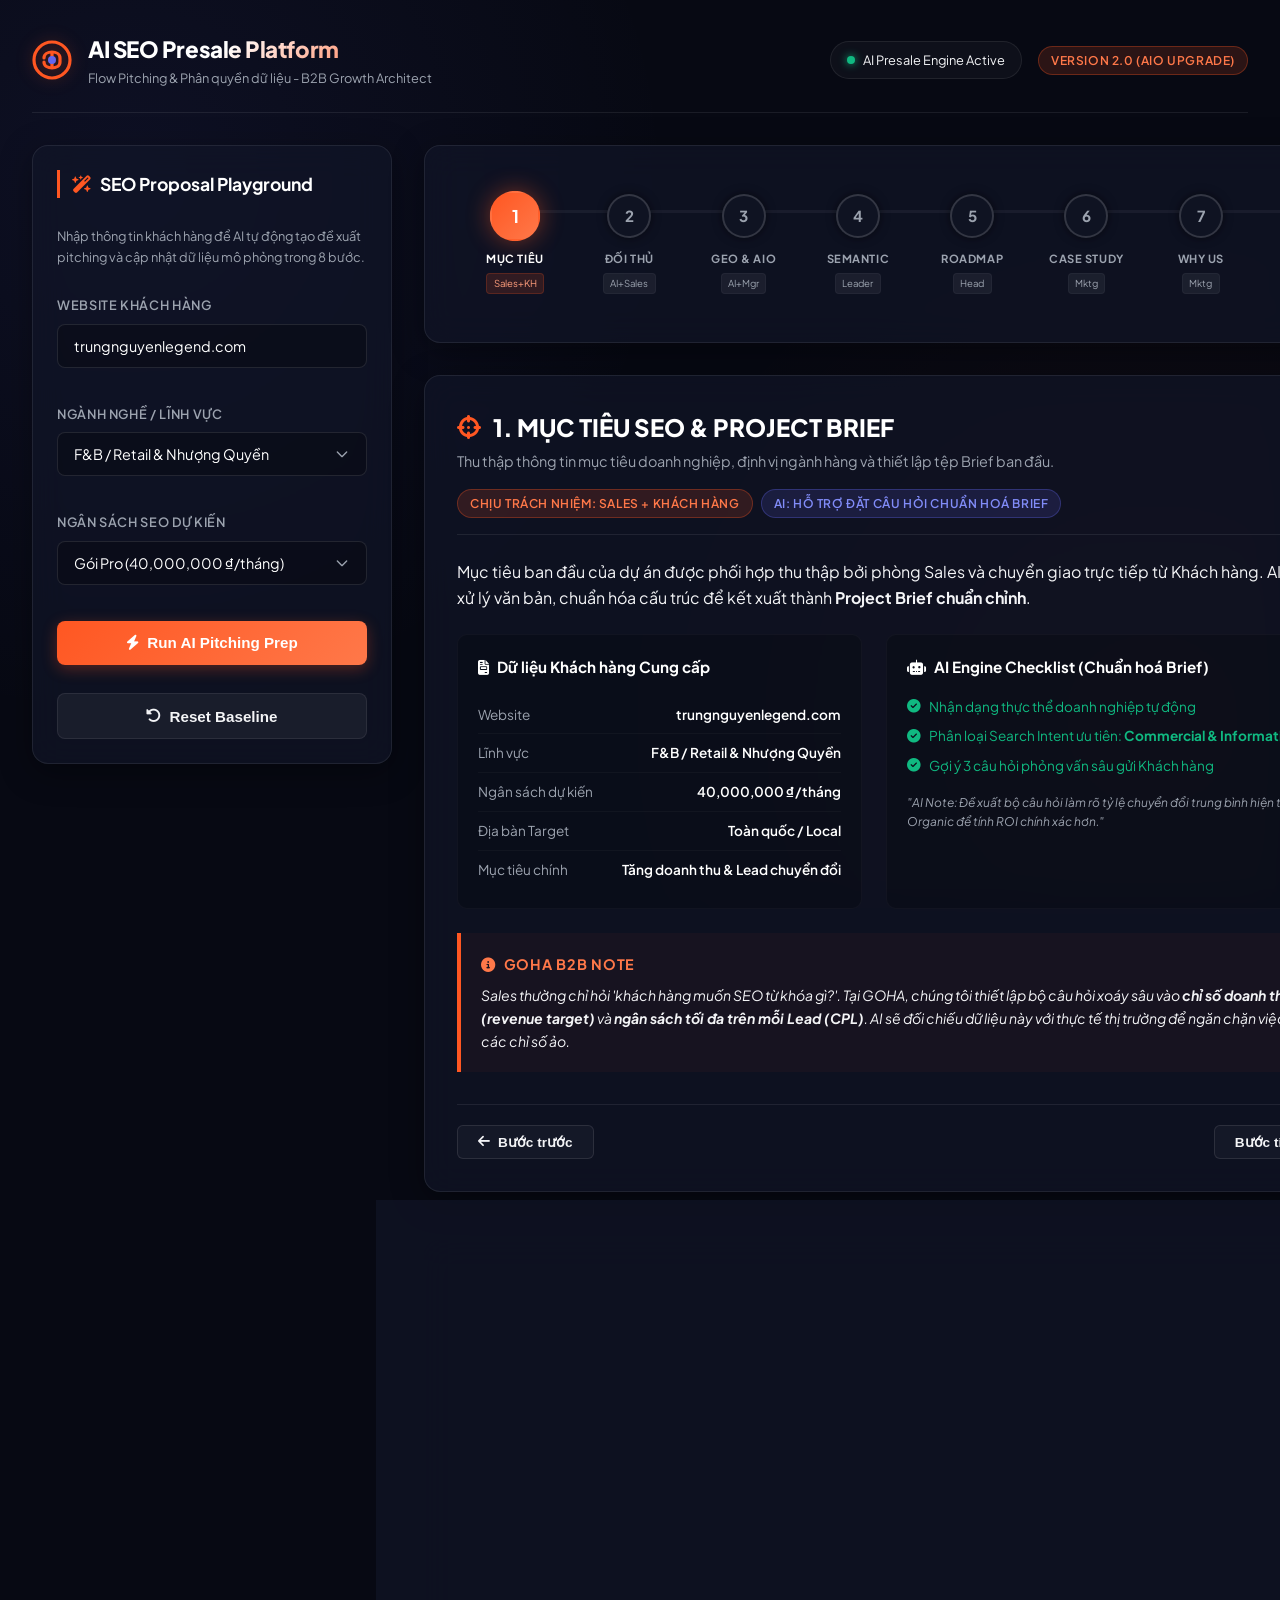
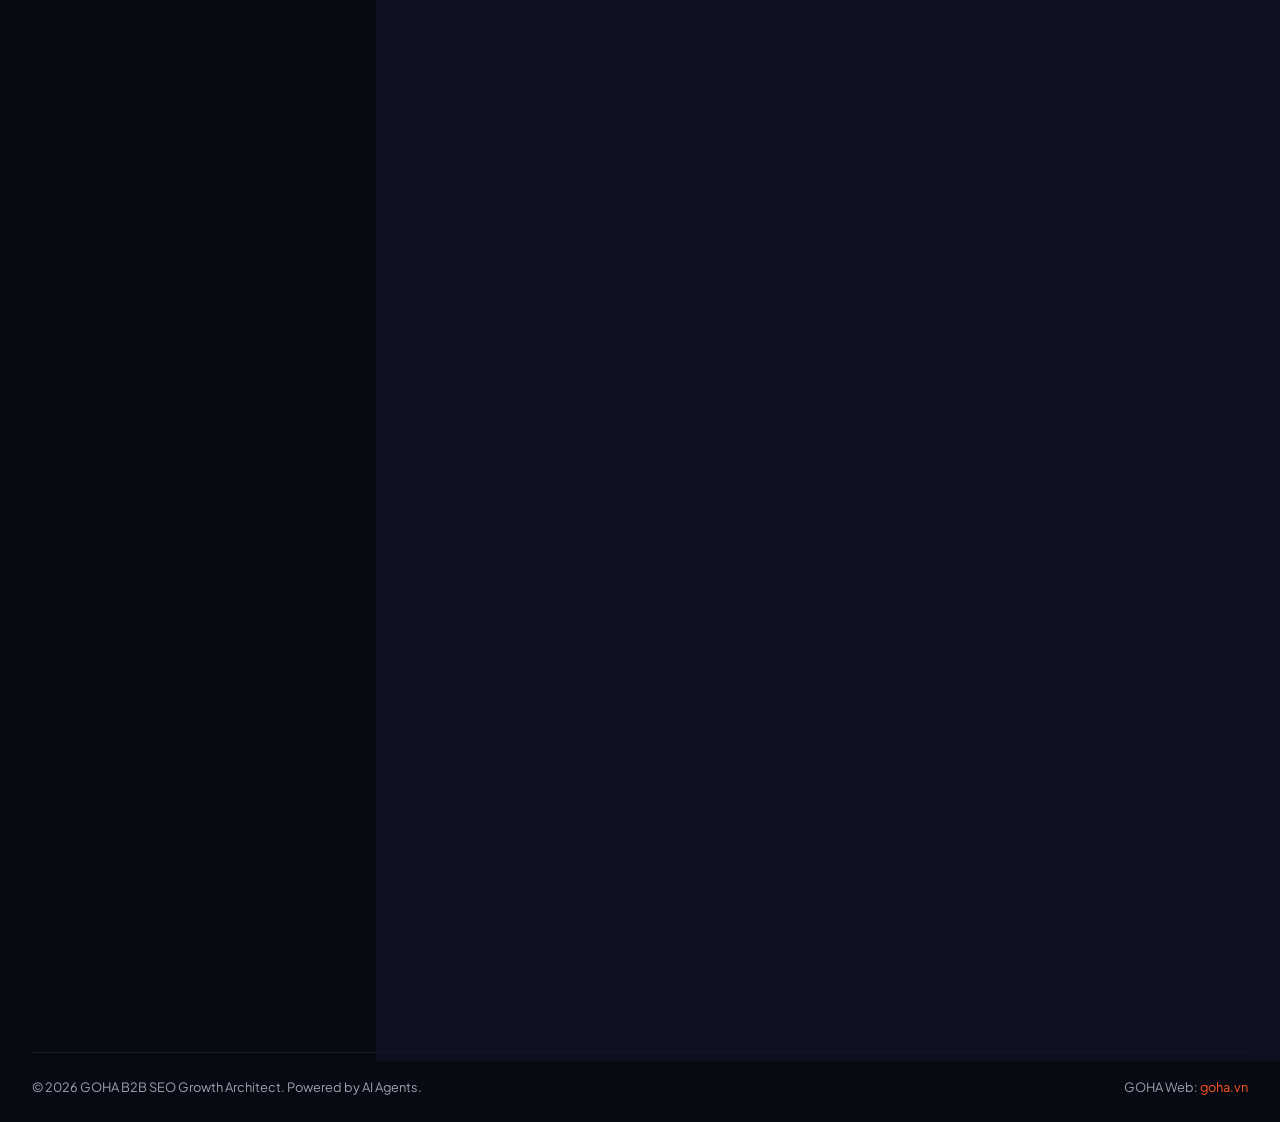
==== bao-gia.html @ 3dbaba8b "Rename bao-gia to bao-gia.html" ====
<!DOCTYPE html>
<html lang="vi">
<head>
  <meta charset="UTF-8">
  <meta name="viewport" content="width=device-width, initial-scale=1.0">
  <title>AI SEO Presale Platform - Flow Pitching & Phân quyền dữ liệu | GOHA Agency</title>
  <meta name="description" content="Hệ thống chuẩn hóa brief, phân tích đối thủ, audit GEO/AIO, đề xuất chiến lược Semantic SEO và roadmap 12 tháng tự động tích hợp AI Agents cho Presale.">
  <link rel="icon" type="image/svg+xml" href="https://static.goha.vn/wp-content/uploads/2025/06/Full.svg">
  
  <!-- Google Fonts -->
  <link rel="preconnect" href="https://fonts.googleapis.com">
  <link rel="preconnect" href="https://fonts.gstatic.com" crossorigin>
  <link href="https://fonts.googleapis.com/css2?family=Plus+Jakarta+Sans:wght@300;400;500;600;700;800&display=swap" rel="stylesheet">
  
  <!-- FontAwesome Icons -->
  <link rel="stylesheet" href="https://cdnjs.cloudflare.com/ajax/libs/font-awesome/6.4.0/css/all.min.css">

  <style>
    :root {
      --bg-dark: #070913;
      --bg-card: rgba(17, 22, 40, 0.65);
      --bg-card-hover: rgba(26, 33, 58, 0.85);
      --border-color: rgba(255, 255, 255, 0.08);
      --border-glow: rgba(99, 102, 241, 0.15);
      
      --color-primary: #ff5722; /* GOHA Accent Orange */
      --color-primary-rgb: 255, 87, 34;
      --color-secondary: #6366f1; /* AI Indigo */
      --color-secondary-rgb: 99, 102, 241;
      --color-success: #10b981; /* Growth Green */
      --color-success-rgb: 16, 185, 129;
      --color-warning: #f59e0b; /* Alert Amber */
      --color-info: #06b6d4; /* Cyan Info */
      
      --text-main: #f3f4f6;
      --text-muted: #9ca3af;
      --text-dark: #1f2937;
      
      --transition-speed: 0.3s;
      --radius: 16px;
    }

    * {
      box-sizing: border-box;
      margin: 0;
      padding: 0;
    }

    body {
      font-family: 'Plus Jakarta Sans', sans-serif;
      background-color: var(--bg-dark);
      color: var(--text-main);
      min-height: 100vh;
      overflow-x: hidden;
      line-height: 1.6;
      background-image: 
        radial-gradient(circle at 10% 20%, rgba(99, 102, 241, 0.08) 0%, transparent 40%),
        radial-gradient(circle at 90% 80%, rgba(255, 87, 34, 0.05) 0%, transparent 40%);
      background-attachment: fixed;
    }

    /* Scrollbar */
    ::-webkit-scrollbar {
      width: 8px;
      height: 8px;
    }
    ::-webkit-scrollbar-track {
      background: var(--bg-dark);
    }
    ::-webkit-scrollbar-thumb {
      background: rgba(255, 255, 255, 0.1);
      border-radius: 4px;
    }
    ::-webkit-scrollbar-thumb:hover {
      background: rgba(255, 87, 34, 0.3);
    }

    /* Utilities */
    .container {
      max-width: 1400px;
      margin: 0 auto;
      padding: 2rem;
    }

    .glass {
      background: var(--bg-card);
      backdrop-filter: blur(16px);
      -webkit-backdrop-filter: blur(16px);
      border: 1px solid var(--border-color);
      border-radius: var(--radius);
      box-shadow: 0 8px 32px 0 rgba(0, 0, 0, 0.37);
      transition: all var(--transition-speed) cubic-bezier(0.4, 0, 0.2, 1);
    }

    .glass:hover {
      border-color: rgba(99, 102, 241, 0.25);
      box-shadow: 0 12px 40px 0 rgba(99, 102, 241, 0.1);
    }

    .badge {
      display: inline-flex;
      align-items: center;
      gap: 0.35rem;
      padding: 0.25rem 0.75rem;
      border-radius: 50px;
      font-size: 0.75rem;
      font-weight: 600;
      text-transform: uppercase;
      letter-spacing: 0.05em;
    }

    .badge-primary {
      background: rgba(255, 87, 34, 0.15);
      color: #ff7849;
      border: 1px solid rgba(255, 87, 34, 0.3);
    }

    .badge-secondary {
      background: rgba(99, 102, 241, 0.15);
      color: #818cf8;
      border: 1px solid rgba(99, 102, 241, 0.3);
    }

    .badge-success {
      background: rgba(16, 185, 129, 0.15);
      color: #34d399;
      border: 1px solid rgba(16, 185, 129, 0.3);
    }
    
    .badge-info {
      background: rgba(6, 182, 212, 0.15);
      color: #22d3ee;
      border: 1px solid rgba(6, 182, 212, 0.3);
    }

    .badge-warning {
      background: rgba(245, 158, 11, 0.15);
      color: #fbbf24;
      border: 1px solid rgba(245, 158, 11, 0.3);
    }

    /* Layout Components */
    header {
      display: flex;
      justify-content: space-between;
      align-items: center;
      margin-bottom: 2rem;
      padding-bottom: 1.5rem;
      border-bottom: 1px solid var(--border-color);
    }

    .brand {
      display: flex;
      align-items: center;
      gap: 1rem;
    }

    .brand img {
      height: 40px;
      filter: drop-shadow(0 0 8px rgba(255, 87, 34, 0.3));
    }

    .brand-text h1 {
      font-size: 1.4rem;
      font-weight: 800;
      letter-spacing: -0.02em;
      background: linear-gradient(135deg, #fff 40%, #ff5722 100%);
      -webkit-background-clip: text;
      -webkit-text-fill-color: transparent;
    }

    .brand-text p {
      font-size: 0.8rem;
      color: var(--text-muted);
    }

    .header-actions {
      display: flex;
      gap: 1rem;
      align-items: center;
    }

    .sys-status {
      display: flex;
      align-items: center;
      gap: 0.5rem;
      font-size: 0.8rem;
      background: rgba(255, 255, 255, 0.03);
      padding: 0.5rem 1rem;
      border-radius: 30px;
      border: 1px solid var(--border-color);
    }

    .status-dot {
      width: 8px;
      height: 8px;
      background: var(--color-success);
      border-radius: 50%;
      box-shadow: 0 0 8px var(--color-success);
      animation: pulse 2s infinite;
    }

    /* Grid Layout */
    .grid-dashboard {
      display: grid;
      grid-template-columns: 360px 1fr;
      gap: 2rem;
      align-items: start;
    }

    @media (max-width: 1024px) {
      .grid-dashboard {
        grid-template-columns: 1fr;
      }
    }

    /* Left Sidebar: Simulator */
    .sidebar-panel {
      position: sticky;
      top: 2rem;
      padding: 1.5rem;
      display: flex;
      flex-direction: column;
      gap: 1.25rem;
    }

    .panel-title {
      font-size: 1.1rem;
      font-weight: 700;
      margin-bottom: 0.5rem;
      display: flex;
      align-items: center;
      gap: 0.5rem;
      color: #fff;
      border-left: 3px solid var(--color-primary);
      padding-left: 0.75rem;
    }

    .form-group {
      margin-bottom: 1rem;
    }

    .form-group label {
      display: block;
      font-size: 0.8rem;
      font-weight: 600;
      color: var(--text-muted);
      margin-bottom: 0.5rem;
      text-transform: uppercase;
      letter-spacing: 0.05em;
    }

    .input-control {
      width: 100%;
      background: rgba(0, 0, 0, 0.25);
      border: 1px solid rgba(255, 255, 255, 0.1);
      border-radius: 8px;
      padding: 0.75rem 1rem;
      color: #fff;
      font-family: inherit;
      font-size: 0.9rem;
      transition: all 0.2s;
    }

    .input-control:focus {
      outline: none;
      border-color: var(--color-primary);
      box-shadow: 0 0 0 3px rgba(255, 87, 34, 0.15);
    }

    select.input-control {
      appearance: none;
      background-image: url("data:image/svg+xml,%3Csvg xmlns='http://www.w3.org/2000/svg' fill='none' viewBox='0 0 24 24' stroke='%239ca3af'%3E%3Cpath stroke-linecap='round' stroke-linejoin='round' stroke-width='2' d='M19 9l-7 7-7-7'/%3E%3C/svg%3E");
      background-repeat: no-repeat;
      background-position: right 1rem center;
      background-size: 1rem;
      padding-right: 2.5rem;
      cursor: pointer;
    }

    .btn {
      width: 100%;
      background: linear-gradient(135deg, var(--color-primary) 0%, #ff7849 100%);
      color: white;
      border: none;
      border-radius: 8px;
      padding: 0.85rem 1.5rem;
      font-size: 0.95rem;
      font-weight: 700;
      cursor: pointer;
      display: flex;
      align-items: center;
      justify-content: center;
      gap: 0.5rem;
      transition: all 0.2s ease-in-out;
      box-shadow: 0 4px 15px rgba(255, 87, 34, 0.3);
    }

    .btn:hover {
      transform: translateY(-2px);
      box-shadow: 0 6px 20px rgba(255, 87, 34, 0.5);
    }

    .btn:active {
      transform: translateY(0);
    }

    .btn-secondary {
      background: rgba(255, 255, 255, 0.05);
      border: 1px solid var(--border-color);
      color: var(--text-main);
      box-shadow: none;
      margin-top: 0.5rem;
    }

    .btn-secondary:hover {
      background: rgba(255, 255, 255, 0.1);
      border-color: rgba(255, 255, 255, 0.2);
      box-shadow: none;
    }

    /* Simulation Loading Bar */
    .sim-progress-container {
      display: none;
      margin-top: 1rem;
      background: rgba(255, 255, 255, 0.05);
      border-radius: 30px;
      height: 6px;
      overflow: hidden;
      position: relative;
    }

    .sim-progress-bar {
      width: 0%;
      height: 100%;
      background: linear-gradient(90deg, var(--color-secondary) 0%, var(--color-primary) 100%);
      border-radius: 30px;
      transition: width 0.1s linear;
    }

    .sim-status-text {
      display: none;
      font-size: 0.75rem;
      color: var(--text-muted);
      margin-top: 0.25rem;
      text-align: center;
    }

    /* Main Content Right */
    .main-panel {
      display: flex;
      flex-direction: column;
      gap: 2rem;
    }

    /* Flowchart Horizontal Visualizer */
    .flowchart-wrapper {
      padding: 1.5rem;
      overflow-x: auto;
    }

    .flow-steps {
      display: flex;
      justify-content: space-between;
      min-width: 900px;
      position: relative;
      padding: 1rem 0;
    }

    .flow-steps::before {
      content: '';
      position: absolute;
      top: 32px;
      left: 30px;
      right: 30px;
      height: 3px;
      background: rgba(255, 255, 255, 0.05);
      z-index: 1;
    }

    .flow-steps-progress {
      position: absolute;
      top: 32px;
      left: 30px;
      width: 0%;
      height: 3px;
      background: linear-gradient(90deg, var(--color-secondary) 0%, var(--color-primary) 100%);
      z-index: 2;
      transition: width 0.5s cubic-bezier(0.4, 0, 0.2, 1);
    }

    .step-node {
      display: flex;
      flex-direction: column;
      align-items: center;
      position: relative;
      z-index: 3;
      cursor: pointer;
      width: 100px;
      transition: all 0.3s;
    }

    .step-circle {
      width: 44px;
      height: 44px;
      border-radius: 50%;
      background: #0f1322;
      border: 2px solid rgba(255, 255, 255, 0.15);
      display: flex;
      align-items: center;
      justify-content: center;
      font-weight: 700;
      color: var(--text-muted);
      font-size: 0.95rem;
      margin-bottom: 0.75rem;
      box-shadow: 0 0 10px rgba(0,0,0,0.5);
      transition: all 0.3s cubic-bezier(0.4, 0, 0.2, 1);
    }

    .step-node:hover .step-circle {
      border-color: var(--color-secondary);
      transform: scale(1.15);
      box-shadow: 0 0 15px rgba(99, 102, 241, 0.4);
      color: #fff;
    }

    .step-node.active .step-circle {
      background: linear-gradient(135deg, var(--color-primary) 0%, #ff7849 100%);
      border-color: transparent;
      color: white;
      transform: scale(1.15);
      box-shadow: 0 0 20px rgba(255, 87, 34, 0.45);
    }

    .step-node.completed .step-circle {
      border-color: var(--color-success);
      color: var(--color-success);
    }
    
    .step-node.completed:hover .step-circle {
      background: rgba(16, 185, 129, 0.1);
      color: #34d399;
    }

    .step-label {
      font-size: 0.7rem;
      font-weight: 700;
      text-transform: uppercase;
      letter-spacing: 0.05em;
      text-align: center;
      color: var(--text-muted);
      transition: color 0.3s;
      max-width: 90px;
    }

    .step-node.active .step-label {
      color: #fff;
    }

    .step-owner-tag {
      font-size: 0.6rem;
      background: rgba(255, 255, 255, 0.06);
      padding: 0.1rem 0.4rem;
      border-radius: 4px;
      margin-top: 0.3rem;
      color: var(--text-muted);
      border: 1px solid rgba(255, 255, 255, 0.04);
    }

    .step-node.active .step-owner-tag {
      background: rgba(255, 87, 34, 0.15);
      color: #ff9e7c;
      border-color: rgba(255, 87, 34, 0.2);
    }

    /* Content Area Detail View */
    .step-detail-card {
      padding: 2rem;
      min-height: 400px;
      position: relative;
      overflow: hidden;
    }

    .step-detail-header {
      display: flex;
      justify-content: space-between;
      align-items: flex-start;
      margin-bottom: 1.5rem;
      border-bottom: 1px solid var(--border-color);
      padding-bottom: 1rem;
      flex-wrap: wrap;
      gap: 1rem;
    }

    .step-title-group h2 {
      font-size: 1.5rem;
      font-weight: 800;
      color: #fff;
      display: flex;
      align-items: center;
      gap: 0.75rem;
    }

    .step-title-group p {
      font-size: 0.9rem;
      color: var(--text-muted);
      margin-top: 0.25rem;
    }

    .step-meta {
      display: flex;
      gap: 0.5rem;
    }

    .content-body {
      animation: fadeIn 0.4s ease-out;
    }

    /* GOHA Note styling */
    .goha-note-box {
      background: rgba(255, 87, 34, 0.04);
      border-left: 4px solid var(--color-primary);
      padding: 1.25rem;
      border-radius: 0 12px 12px 0;
      margin: 1.5rem 0;
      position: relative;
    }

    .goha-note-box h4 {
      color: #ff7849;
      font-size: 0.9rem;
      font-weight: 700;
      margin-bottom: 0.5rem;
      display: flex;
      align-items: center;
      gap: 0.5rem;
      text-transform: uppercase;
      letter-spacing: 0.05em;
    }

    .goha-note-box p {
      font-size: 0.88rem;
      color: var(--text-main);
      font-style: italic;
    }

    /* Simulator Interactive Visualizers */
    .brief-summary-grid {
      display: grid;
      grid-template-columns: 1fr 1.2fr;
      gap: 1.5rem;
      margin-top: 1rem;
    }

    @media (max-width: 768px) {
      .brief-summary-grid {
        grid-template-columns: 1fr;
      }
    }

    .summary-card {
      background: rgba(0, 0, 0, 0.2);
      border-radius: 10px;
      padding: 1.25rem;
      border: 1px solid rgba(255,255,255,0.03);
    }

    .summary-card h3 {
      font-size: 0.95rem;
      font-weight: 700;
      color: #fff;
      margin-bottom: 1rem;
      display: flex;
      align-items: center;
      gap: 0.5rem;
    }

    .brief-list-item {
      display: flex;
      justify-content: space-between;
      padding: 0.5rem 0;
      border-bottom: 1px solid rgba(255,255,255,0.03);
      font-size: 0.85rem;
    }

    .brief-list-item:last-child {
      border: none;
    }

    .brief-list-item span:first-child {
      color: var(--text-muted);
    }

    .brief-list-item span:last-child {
      font-weight: 600;
      color: #fff;
      text-align: right;
    }

    /* Competitor Benchmark Visuals */
    .benchmark-table {
      width: 100%;
      border-collapse: collapse;
      margin-top: 1rem;
      font-size: 0.85rem;
    }

    .benchmark-table th, .benchmark-table td {
      padding: 0.75rem 1rem;
      text-align: left;
      border-bottom: 1px solid rgba(255,255,255,0.05);
    }

    .benchmark-table th {
      font-weight: 700;
      color: var(--text-muted);
      background: rgba(0, 0, 0, 0.15);
    }

    .benchmark-table tbody tr:hover {
      background: rgba(255, 255, 255, 0.02);
    }

    .benchmark-table td.highlight {
      font-weight: 700;
      color: var(--color-primary);
    }

    /* GEO / AIO Score Auditing Display */
    .geo-grid {
      display: grid;
      grid-template-columns: 1fr 1fr;
      gap: 1.5rem;
    }

    @media (max-width: 768px) {
      .geo-grid {
        grid-template-columns: 1fr;
      }
    }

    .score-circle-wrapper {
      display: flex;
      flex-direction: column;
      align-items: center;
      justify-content: center;
      padding: 2rem;
      background: rgba(0,0,0,0.15);
      border-radius: 12px;
      text-align: center;
    }

    .score-radial {
      width: 120px;
      height: 120px;
      border-radius: 50%;
      background: radial-gradient(closest-side, #121829 79%, transparent 80% 100%),
        conic-gradient(var(--color-primary) 0%, var(--color-secondary) 0%, rgba(255,255,255,0.05) 0%);
      display: flex;
      align-items: center;
      justify-content: center;
      margin-bottom: 1rem;
      position: relative;
      box-shadow: 0 0 20px rgba(99, 102, 241, 0.15);
    }

    .score-value {
      font-size: 2.2rem;
      font-weight: 800;
      color: #fff;
    }

    .engine-progress-item {
      margin-bottom: 1rem;
    }

    .engine-progress-header {
      display: flex;
      justify-content: space-between;
      font-size: 0.85rem;
      margin-bottom: 0.35rem;
    }

    .engine-progress-bar-bg {
      height: 8px;
      background: rgba(255,255,255,0.05);
      border-radius: 10px;
      overflow: hidden;
    }

    .engine-progress-bar-fill {
      height: 100%;
      background: linear-gradient(90deg, var(--color-secondary) 0%, var(--color-info) 100%);
      border-radius: 10px;
      width: 0%;
      transition: width 1s cubic-bezier(0.4, 0, 0.2, 1);
    }

    /* Topical Map Display */
    .topical-map-container {
      background: rgba(0,0,0,0.2);
      border-radius: 12px;
      padding: 1.5rem;
      margin-top: 1rem;
    }

    .cluster-list {
      display: flex;
      flex-direction: column;
      gap: 1.25rem;
    }

    .cluster-item {
      background: rgba(255,255,255,0.02);
      border: 1px solid rgba(255,255,255,0.04);
      border-radius: 8px;
      padding: 1rem;
    }

    .cluster-header {
      display: flex;
      justify-content: space-between;
      align-items: center;
      margin-bottom: 0.5rem;
      font-weight: 700;
      color: #fff;
      font-size: 0.9rem;
    }

    .cluster-keywords {
      display: flex;
      flex-wrap: wrap;
      gap: 0.5rem;
    }

    .keyword-pill {
      font-size: 0.75rem;
      background: rgba(99, 102, 241, 0.08);
      color: #a5b4fc;
      padding: 0.2rem 0.6rem;
      border-radius: 4px;
      border: 1px solid rgba(99, 102, 241, 0.15);
    }

    /* Roadmap & KPI Tabular Styles */
    .roadmap-quarters {
      display: grid;
      grid-template-columns: repeat(2, 1fr);
      gap: 1.25rem;
      margin-top: 1.25rem;
    }

    @media (max-width: 768px) {
      .roadmap-quarters {
        grid-template-columns: 1fr;
      }
    }

    .quarter-card {
      background: rgba(255,255,255,0.02);
      border: 1px solid rgba(255,255,255,0.04);
      border-radius: 8px;
      padding: 1.25rem;
    }

    .quarter-header {
      font-weight: 700;
      color: var(--color-primary);
      border-bottom: 1px solid rgba(255,255,255,0.05);
      padding-bottom: 0.5rem;
      margin-bottom: 0.75rem;
      display: flex;
      justify-content: space-between;
      font-size: 0.95rem;
    }

    .quarter-tasks {
      list-style: none;
      font-size: 0.82rem;
    }

    .quarter-tasks li {
      margin-bottom: 0.5rem;
      display: flex;
      gap: 0.5rem;
      align-items: flex-start;
      color: var(--text-main);
    }

    .quarter-tasks li i {
      color: var(--color-success);
      margin-top: 0.2rem;
    }

    /* Permission Matrix Section */
    .matrix-section {
      margin-top: 1rem;
    }

    .matrix-filter-bar {
      display: flex;
      flex-wrap: wrap;
      gap: 0.5rem;
      margin-bottom: 1.25rem;
    }

    .filter-btn {
      background: rgba(255, 255, 255, 0.04);
      border: 1px solid var(--border-color);
      color: var(--text-muted);
      padding: 0.4rem 0.9rem;
      border-radius: 30px;
      font-size: 0.78rem;
      font-weight: 600;
      cursor: pointer;
      transition: all 0.2s;
    }

    .filter-btn:hover {
      background: rgba(255, 255, 255, 0.08);
      color: #fff;
    }

    .filter-btn.active {
      background: var(--color-secondary);
      border-color: transparent;
      color: white;
      box-shadow: 0 0 10px rgba(99, 102, 241, 0.3);
    }

    .matrix-table-container {
      overflow-x: auto;
    }

    .matrix-table {
      width: 100%;
      border-collapse: collapse;
      font-size: 0.85rem;
      text-align: left;
    }

    .matrix-table th, .matrix-table td {
      padding: 0.9rem 1.25rem;
      border-bottom: 1px solid rgba(255,255,255,0.05);
    }

    .matrix-table th {
      background: rgba(0, 0, 0, 0.2);
      font-weight: 700;
      color: var(--text-muted);
      text-transform: uppercase;
      font-size: 0.72rem;
      letter-spacing: 0.05em;
    }

    .matrix-table tbody tr {
      transition: all 0.25s ease;
    }

    .matrix-table tbody tr.fade-out {
      opacity: 0.2;
      filter: grayscale(80%);
    }

    .matrix-table tbody tr.highlight-row {
      background: rgba(99, 102, 241, 0.04);
      border-left: 3px solid var(--color-secondary);
    }

    .ai-badge {
      display: inline-flex;
      align-items: center;
      gap: 0.25rem;
      font-size: 0.65rem;
      background: rgba(6, 182, 212, 0.12);
      color: #22d3ee;
      padding: 0.15rem 0.5rem;
      border-radius: 4px;
      font-weight: 700;
      border: 1px solid rgba(6, 182, 212, 0.2);
    }
    
    .ai-badge-full {
      background: rgba(16, 185, 129, 0.12);
      color: #34d399;
      border-color: rgba(16, 185, 129, 0.2);
    }

    /* Case Studies Grid */
    .case-studies-list {
      display: grid;
      grid-template-columns: 1fr;
      gap: 1rem;
      margin-top: 1rem;
    }

    .case-card {
      background: rgba(255,255,255,0.02);
      border: 1px solid rgba(255,255,255,0.04);
      border-radius: 8px;
      padding: 1.25rem;
      display: flex;
      flex-direction: column;
      gap: 0.5rem;
    }

    .case-metrics {
      display: flex;
      gap: 1.5rem;
      margin-top: 0.5rem;
      background: rgba(0,0,0,0.15);
      padding: 0.75rem 1rem;
      border-radius: 6px;
    }

    .metric-box {
      display: flex;
      flex-direction: column;
    }

    .metric-label {
      font-size: 0.7rem;
      color: var(--text-muted);
    }

    .metric-val {
      font-size: 1.1rem;
      font-weight: 700;
      color: var(--color-success);
    }

    /* Why Us / Operations Timeline grid */
    .agency-grid {
      display: grid;
      grid-template-columns: repeat(3, 1fr);
      gap: 1rem;
      margin-top: 1rem;
    }

    @media (max-width: 768px) {
      .agency-grid {
        grid-template-columns: 1fr;
      }
    }

    .agency-card {
      background: rgba(255,255,255,0.02);
      border: 1px solid rgba(255,255,255,0.04);
      border-radius: 8px;
      padding: 1.25rem;
      text-align: center;
    }

    .agency-card i {
      font-size: 1.75rem;
      color: var(--color-primary);
      margin-bottom: 0.75rem;
    }

    .agency-card h4 {
      font-weight: 700;
      margin-bottom: 0.5rem;
      color: #fff;
      font-size: 0.95rem;
    }

    .agency-card p {
      font-size: 0.8rem;
      color: var(--text-muted);
    }

    /* Steps navigation buttons */
    .step-navigation-footer {
      display: flex;
      justify-content: space-between;
      margin-top: 2rem;
      border-top: 1px solid var(--border-color);
      padding-top: 1.25rem;
    }

    .btn-nav {
      padding: 0.5rem 1.25rem;
      border-radius: 6px;
      font-size: 0.85rem;
      font-weight: 600;
      cursor: pointer;
      display: flex;
      align-items: center;
      gap: 0.5rem;
      border: 1px solid rgba(255,255,255,0.1);
      background: rgba(255,255,255,0.03);
      color: var(--text-main);
      transition: all 0.2s;
    }

    .btn-nav:hover {
      background: rgba(255,255,255,0.08);
      border-color: rgba(255,255,255,0.2);
    }

    .btn-nav:disabled {
      opacity: 0.3;
      cursor: not-allowed;
    }

    /* Keyframe Animations */
    @keyframes pulse {
      0% {
        box-shadow: 0 0 0 0 rgba(16, 185, 129, 0.4);
      }
      70% {
        box-shadow: 0 0 0 10px rgba(16, 185, 129, 0);
      }
      100% {
        box-shadow: 0 0 0 0 rgba(16, 185, 129, 0);
      }
    }

    @keyframes fadeIn {
      from {
        opacity: 0;
        transform: translateY(8px);
      }
      to {
        opacity: 1;
        transform: translateY(0);
      }
    }

    /* Footer GOHA info */
    footer {
      margin-top: 3rem;
      padding-top: 1.5rem;
      border-top: 1px solid var(--border-color);
      display: flex;
      justify-content: space-between;
      align-items: center;
      flex-wrap: wrap;
      gap: 1rem;
      font-size: 0.8rem;
      color: var(--text-muted);
    }

    footer a {
      color: var(--color-primary);
      text-decoration: none;
    }

    footer a:hover {
      text-decoration: underline;
    }
  </style>
</head>
<body>

  <div class="container">
    
    <!-- Header -->
    <header>
      <div class="brand">
        <!-- SVG Fallback directly embedded for reliability -->
        <svg width="40" height="40" viewBox="0 0 100 100" fill="none" xmlns="http://www.w3.org/2000/svg" style="filter: drop-shadow(0 0 8px rgba(255, 87, 34, 0.3));">
          <circle cx="50" cy="50" r="45" stroke="#ff5722" stroke-width="8" />
          <path d="M30 45C30 35 40 30 50 30C60 30 70 35 70 45V55C70 65 60 70 50 70C40 70 30 65 30 55" stroke="#ff5722" stroke-width="8" stroke-linecap="round" />
          <path d="M50 30V70" stroke="#ff5722" stroke-width="8" />
          <circle cx="50" cy="50" r="10" fill="#6366f1" />
        </svg>
        <div class="brand-text">
          <h1>AI SEO Presale Platform</h1>
          <p>Flow Pitching & Phân quyền dữ liệu - B2B Growth Architect</p>
        </div>
      </div>
      <div class="header-actions">
        <div class="sys-status">
          <span class="status-dot"></span>
          <span>AI Presale Engine Active</span>
        </div>
        <span class="badge badge-primary">Version 2.0 (AIO Upgrade)</span>
      </div>
    </header>

    <!-- Main Dashboard Grid -->
    <div class="grid-dashboard">
      
      <!-- Left Panel: Simulator Controls -->
      <aside class="sidebar-panel glass">
        <div class="panel-title">
          <i class="fa-solid fa-wand-magic-sparkles" style="color: var(--color-primary);"></i>
          SEO Proposal Playground
        </div>
        <p style="font-size: 0.8rem; color: var(--text-muted); margin-bottom: 0.5rem;">
          Nhập thông tin khách hàng để AI tự động tạo đề xuất pitching và cập nhật dữ liệu mô phỏng trong 8 bước.
        </p>
        
        <div class="form-group">
          <label for="input-url">Website Khách Hàng</label>
          <input type="text" id="input-url" class="input-control" value="trungnguyenlegend.com" placeholder="VD: company.com">
        </div>
        
        <div class="form-group">
          <label for="input-industry">Ngành Nghề / Lĩnh Vực</label>
          <select id="input-industry" class="input-control">
            <option value="fb">F&B / Retail & Nhượng Quyền</option>
            <option value="saas">SaaS / B2B Technology</option>
            <option value="b2b">Industrial & B2B Services</option>
            <option value="ecom">E-commerce / B2C Retail</option>
            <option value="health">Healthcare / Medical Portal</option>
          </select>
        </div>
        
        <div class="form-group">
          <label for="input-budget">Ngân Sách SEO Dự Kiến</label>
          <select id="input-budget" class="input-control">
            <option value="basic">Gói Basic (15,000,000 ₫/tháng)</option>
            <option value="pro" selected>Gói Pro (40,000,000 ₫/tháng)</option>
            <option value="enterprise">Gói Enterprise (90,000,000 ₫/tháng)</option>
          </select>
        </div>

        <button id="btn-simulate" class="btn">
          <i class="fa-solid fa-bolt"></i>
          Run AI Pitching Prep
        </button>

        <button id="btn-reset" class="btn btn-secondary">
          <i class="fa-solid fa-rotate-left"></i>
          Reset Baseline
        </button>

        <!-- Progress bar for loading simulation -->
        <div class="sim-progress-container" id="sim-progress-container">
          <div class="sim-progress-bar" id="sim-progress-bar"></div>
        </div>
        <div class="sim-status-text" id="sim-status-text">Đang phân tích website...</div>
      </aside>

      <!-- Right Panel: Pitching Flow -->
      <main class="main-panel">
        
        <!-- Interactive Horizontal Flowchart -->
        <section class="glass" style="padding: 0.5rem 1rem;">
          <div class="flowchart-wrapper">
            <div class="flow-steps">
              <div class="flow-steps-progress" id="flow-progress-line"></div>
              
              <!-- Step 1 -->
              <div class="step-node active" data-step="1" onclick="selectStep(1)">
                <div class="step-circle">1</div>
                <div class="step-label">Mục tiêu</div>
                <div class="step-owner-tag">Sales+KH</div>
              </div>
              
              <!-- Step 2 -->
              <div class="step-node" data-step="2" onclick="selectStep(2)">
                <div class="step-circle">2</div>
                <div class="step-label">Đối thủ</div>
                <div class="step-owner-tag">AI+Sales</div>
              </div>
              
              <!-- Step 3 -->
              <div class="step-node" data-step="3" onclick="selectStep(3)">
                <div class="step-circle">3</div>
                <div class="step-label">GEO & AIO</div>
                <div class="step-owner-tag">AI+Mgr</div>
              </div>
              
              <!-- Step 4 -->
              <div class="step-node" data-step="4" onclick="selectStep(4)">
                <div class="step-circle">4</div>
                <div class="step-label">Semantic</div>
                <div class="step-owner-tag">Leader</div>
              </div>
              
              <!-- Step 5 -->
              <div class="step-node" data-step="5" onclick="selectStep(5)">
                <div class="step-circle">5</div>
                <div class="step-label">Roadmap</div>
                <div class="step-owner-tag">Head</div>
              </div>
              
              <!-- Step 6 -->
              <div class="step-node" data-step="6" onclick="selectStep(6)">
                <div class="step-circle">6</div>
                <div class="step-label">Case Study</div>
                <div class="step-owner-tag">Mktg</div>
              </div>
              
              <!-- Step 7 -->
              <div class="step-node" data-step="7" onclick="selectStep(7)">
                <div class="step-circle">7</div>
                <div class="step-label">Why Us</div>
                <div class="step-owner-tag">Mktg</div>
              </div>
              
              <!-- Step 8 -->
              <div class="step-node" data-step="8" onclick="selectStep(8)">
                <div class="step-circle">8</div>
                <div class="step-label">Phối hợp</div>
                <div class="step-owner-tag">Ops</div>
              </div>
              
            </div>
          </div>
        </section>

        <!-- Step Content Detail Glass Card -->
        <section class="glass step-detail-card">
          
          <div class="step-detail-header">
            <div class="step-title-group">
              <h2 id="detail-title">1. MỤC TIÊU SEO & PROJECT BRIEF</h2>
              <p id="detail-subtitle">Thu thập dữ liệu ban đầu, chuẩn hóa yêu cầu và xây dựng tệp định hướng dự án.</p>
            </div>
            <div class="step-meta" id="detail-meta">
              <span class="badge badge-primary">Chịu trách nhiệm: Sales + Khách hàng</span>
              <span class="badge badge-secondary">AI: Hỗ trợ tạo Brief</span>
            </div>
          </div>

          <!-- Content display area -->
          <div class="content-body" id="detail-content">
            <!-- Dynamically populated by JS -->
          </div>

          <!-- Step navigation footer -->
          <div class="step-navigation-footer">
            <button class="btn-nav" id="btn-prev-step" onclick="navigateStep(-1)">
              <i class="fa-solid fa-arrow-left"></i> Bước trước
            </button>
            <button class="btn-nav" id="btn-next-step" onclick="navigateStep(1)">
              Bước tiếp theo <i class="fa-solid fa-arrow-right"></i>
            </button>
          </div>
        </section>

        <!-- Interactive Permission Control Matrix Section -->
        <section class="glass matrix-section" style="padding: 2rem;">
          <div class="panel-title">
            <i class="fa-solid fa-shield-halved" style="color: var(--color-secondary);"></i>
            Bảng Phân Quyền & Hợp Tác Nhân Sự - AI Agents
          </div>
          <p style="font-size: 0.85rem; color: var(--text-muted); margin-bottom: 1.25rem;">
            Bộ máy presale hoạt động nhịp nhàng nhờ phân định rõ: Người chịu trách nhiệm chính (Owner) vs. AI hỗ trợ (Pilot/Copilot/Critic/Silent). Chọn vai trò để lọc nhanh nhiệm vụ.
          </p>

          <!-- Dynamic Filter Bar -->
          <div class="matrix-filter-bar">
            <button class="filter-btn active" onclick="filterMatrix('all')">Tất cả module</button>
            <button class="filter-btn" onclick="filterMatrix('Sales')">Sales Team</button>
            <button class="filter-btn" onclick="filterMatrix('Client')">Khách hàng</button>
            <button class="filter-btn" onclick="filterMatrix('SEO Leader')">SEO Leader</button>
            <button class="filter-btn" onclick="filterMatrix('Head of SEO')">Head of SEO</button>
            <button class="filter-btn" onclick="filterMatrix('Marketing')">Marketing Team</button>
            <button class="filter-btn" onclick="filterMatrix('Operations')">Operations</button>
            <button class="filter-btn" onclick="filterMatrix('AI')">AI Agents</button>
          </div>

          <!-- Matrix Table -->
          <div class="matrix-table-container">
            <table class="matrix-table" id="permissions-table">
              <thead>
                <tr>
                  <th>Hạng mục Module</th>
                  <th>Giai đoạn</th>
                  <th>Người chịu trách nhiệm</th>
                  <th>Phương thức AI tham gia</th>
                  <th>Dữ liệu đầu ra (Output)</th>
                </tr>
              </thead>
              <tbody>
                <tr data-roles="Sales,Client,AI" data-stage="Step 1">
                  <td style="font-weight: 700; color: #fff;">Thông tin khách hàng & Brief</td>
                  <td>Bước 1: Mục tiêu</td>
                  <td><span class="badge badge-primary">Sales + Khách hàng</span></td>
                  <td><span class="ai-badge">Copilot (Soạn Brief)</span></td>
                  <td><code>Project Brief (JSON/PDF)</code></td>
                </tr>
                <tr data-roles="AI,Sales" data-stage="Step 2">
                  <td style="font-weight: 700; color: #fff;">Market Analysis</td>
                  <td>Bước 2: Đối thủ</td>
                  <td><span class="badge badge-info">AI Agent (Automated)</span></td>
                  <td><span class="ai-badge ai-badge-full">Pilot (Tự chạy phân tích)</span></td>
                  <td><code>Competitor Discovery Report</code></td>
                </tr>
                <tr data-roles="AI,Sales" data-stage="Step 2">
                  <td style="font-weight: 700; color: #fff;">Competitor Benchmarking</td>
                  <td>Bước 2: Đối thủ</td>
                  <td><span class="badge badge-info">AI Agent (Automated)</span></td>
                  <td><span class="ai-badge ai-badge-full">Pilot (Tự tổng hợp)</span></td>
                  <td><code>Visibility Matrix Scorecard</code></td>
                </tr>
                <tr data-roles="AI,SEO Leader" data-stage="Step 3">
                  <td style="font-weight: 700; color: #fff;">GEO & AIO Audit</td>
                  <td>Bước 3: GEO & AIO</td>
                  <td><span class="badge badge-info">AI Agent + SEO Leader</span></td>
                  <td><span class="ai-badge ai-badge-full">Pilot (Engine Scraper)</span></td>
                  <td><code>GEO Score & LLM Citations</code></td>
                </tr>
                <tr data-roles="AI,SEO Leader" data-stage="Step 2">
                  <td style="font-weight: 700; color: #fff;">Technical & Code Audit</td>
                  <td>Bước 2: Đối thủ</td>
                  <td><span class="badge badge-info">AI Agent (Automated)</span></td>
                  <td><span class="ai-badge ai-badge-full">Pilot (PageSpeed & Indexing)</span></td>
                  <td><code>Technical SEO Audit Report</code></td>
                </tr>
                <tr data-roles="AI,SEO Leader" data-stage="Step 2">
                  <td style="font-weight: 700; color: #fff;">Semantic Content Audit</td>
                  <td>Bước 2: Đối thủ</td>
                  <td><span class="badge badge-info">AI Agent + SEO Leader</span></td>
                  <td><span class="ai-badge ai-badge-full">Pilot (Entity Mapping)</span></td>
                  <td><code>Content Gap & Topical Silo</code></td>
                </tr>
                <tr data-roles="SEO Leader,AI" data-stage="Step 4">
                  <td style="font-weight: 700; color: #fff;">Topical Map & SEO Strategy</td>
                  <td>Bước 4: Semantic</td>
                  <td><span class="badge badge-secondary">SEO Leader</span></td>
                  <td><span class="ai-badge">Copilot (Gợi ý Cấu trúc)</span></td>
                  <td><code>Topical Map & Keyword Hubs</code></td>
                </tr>
                <tr data-roles="Head of SEO,SEO Leader,AI" data-stage="Step 5">
                  <td style="font-weight: 700; color: #fff;">Roadmap & Timeline</td>
                  <td>Bước 5: Lộ trình</td>
                  <td><span class="badge badge-secondary">SEO Leader</span></td>
                  <td><span class="ai-badge">Copilot (Gợi ý hoạt động)</span></td>
                  <td><code>12-Month Gantt Chart Outline</code></td>
                </tr>
                <tr data-roles="Head of SEO,AI" data-stage="Step 5">
                  <td style="font-weight: 700; color: #fff;">KPI Cam Kết</td>
                  <td>Bước 5: Lộ trình</td>
                  <td><span class="badge badge-warning" style="background: rgba(168, 85, 247, 0.15); color: #c084fc; border-color: rgba(168, 85, 247, 0.3);">Head of SEO</span></td>
                  <td><span class="ai-badge">Critic (Gợi ý / Dự phóng)</span></td>
                  <td><code>Committed KPI Scorecard</code></td>
                </tr>
                <tr data-roles="Head of SEO,Sales" data-stage="Step 5">
                  <td style="font-weight: 700; color: #fff;">Pricing / Báo giá</td>
                  <td>Bước 5: Lộ trình</td>
                  <td><span class="badge badge-warning" style="background: rgba(236, 72, 153, 0.15); color: #f472b6; border-color: rgba(236, 72, 153, 0.3);">Finance + Head SEO</span></td>
                  <td><span class="ai-badge">Silent (Calculator Engine)</span></td>
                  <td><code>Commercial Proposal Quotation</code></td>
                </tr>
                <tr data-roles="Marketing,Sales,AI" data-stage="Step 6">
                  <td style="font-weight: 700; color: #fff;">Case Study Selection</td>
                  <td>Bước 6: Case Study</td>
                  <td><span class="badge badge-primary" style="background: rgba(239, 68, 68, 0.15); color: #f87171; border-color: rgba(239, 68, 68, 0.3);">Marketing Team</span></td>
                  <td><span class="ai-badge">Copilot (Matching ngành)</span></td>
                  <td><code>Industry Relevancy Case Slide</code></td>
                </tr>
                <tr data-roles="Marketing" data-stage="Step 7">
                  <td style="font-weight: 700; color: #fff;">Tại sao chọn Agency (Why Us)</td>
                  <td>Bước 7: Why Us</td>
                  <td><span class="badge badge-primary" style="background: rgba(239, 68, 68, 0.15); color: #f87171; border-color: rgba(239, 68, 68, 0.3);">Marketing Team</span></td>
                  <td><span class="ai-badge">Silent (Sắp xếp layout)</span></td>
                  <td><code>Static Credentials Slide</code></td>
                </tr>
                <tr data-roles="Operations" data-stage="Step 8">
                  <td style="font-weight: 700; color: #fff;">Quy trình phối hợp & Báo cáo</td>
                  <td>Bước 8: Phối hợp</td>
                  <td><span class="badge badge-info" style="background: rgba(14, 116, 144, 0.15); color: #22d3ee; border-color: rgba(14, 116, 144, 0.3);">Operations Team</span></td>
                  <td><span class="ai-badge">Không (Dữ liệu cố định)</span></td>
                  <td><code>SLA & Weekly/Monthly Reporting</code></td>
                </tr>
                <tr data-roles="AI,Sales,SEO Leader" data-stage="Step 8">
                  <td style="font-weight: 700; color: #fff;">Proposal PDF Generation</td>
                  <td>Pitching Phase</td>
                  <td><span class="badge badge-info">AI Agent (Automated)</span></td>
                  <td><span class="ai-badge ai-badge-full">Pilot (Auto Layout)</span></td>
                  <td><code>Pitch Proposal PDF</code></td>
                </tr>
              </tbody>
            </table>
          </div>
        </section>
      </main>

    </div>

    <!-- Footer -->
    <footer>
      <div>
        <span>&copy; 2026 GOHA B2B SEO Growth Architect. Powered by AI Agents.</span>
      </div>
      <div>
        <span>GOHA Web: <a href="https://goha.vn" target="_blank">goha.vn</a></span>
      </div>
    </footer>
  </div>

  <script>
    // Global State
    let currentStep = 1;
    let clientUrl = "trungnguyenlegend.com";
    let clientIndustry = "fb";
    let clientBudget = "pro";
    let isSimulated = false;

    // Database of Mock Data for Industries
    const industryData = {
      fb: {
        name: "F&B / Retail & Nhượng Quyền",
        targetKeywords: ["nhượng quyền cà phê", "cà phê nguyên chất", "quán cà phê đẹp sài gòn", "menu thức uống ngon", "công thức pha chế"],
        competitors: ["highlandscoffee.com.vn", "thecoffeehouse.com", "phuclong.com.vn"],
        visibilityScore: 62,
        mentionShare: 18,
        chatgptScore: 65,
        geminiScore: 58,
        perplexityScore: 70,
        aioScore: 55,
        citationSources: ["Kênh 14", "Foody.vn", "goha.vn/case-study-fb", "CafeF"],
        topicalMap: [
          { cluster: "Cấu trúc Silo: Nhượng Quyền Kinh Doanh", keywords: ["chi phí nhượng quyền", "quy trình mở quán", "chính sách đại lý", "tính toán doanh thu quán cafe"] },
          { cluster: "Cấu trúc Silo: Sản Phẩm & Trải Nghiệm", keywords: ["hạt cà phê robusta", "cà phê espresso chất lượng", "địa điểm uống cà phê yên tĩnh", "menu nước uống trendy"] }
        ],
        caseStudy: {
          title: "Chiến dịch Phủ sóng Nhượng quyền F&B thương hiệu X",
          metrics: { traffic: "+180%", leads: "+140%", time: "6 tháng" },
          desc: "Tập trung tối ưu Entity Địa phương (Local SEO Map) và cấu trúc Semantic Silo cho bộ từ khóa đầu tư kinh doanh. Đạt Top 3 từ khóa 'nhượng quyền thương hiệu cafe' trong 90 ngày."
        }
      },
      saas: {
        name: "SaaS / B2B Technology",
        targetKeywords: ["phần mềm quản lý nhân sự", "hrm cho doanh nghiệp nhỏ", "phần mềm chấm công online", "quản trị nhân lực kpi", "áp dụng OKRs"],
        competitors: ["base.vn", "kiotviet.vn", "misa.vn"],
        visibilityScore: 45,
        mentionShare: 8,
        chatgptScore: 48,
        geminiScore: 40,
        perplexityScore: 52,
        aioScore: 40,
        citationSources: ["Cafebiz", "Thành viên Cộng đồng HR", "PC World", "Tạp chí Startup"],
        topicalMap: [
          { cluster: "Cấu trúc Silo: Quản trị Doanh nghiệp", keywords: ["cách quản lý nhân sự hiệu quả", "bảng đánh giá kpi nhân viên", "mẫu quyết định tăng lương", "văn hóa doanh nghiệp B2B"] },
          { cluster: "Cấu trúc Silo: Tính năng phần mềm (Commercial)", keywords: ["app chấm công định vị gps", "phần mềm quản lý lương miễn phí", "so sánh phần mềm hrm", "tích hợp máy chấm công"] }
        ],
        caseStudy: {
          title: "SaaS SEO: Đẩy 12,000 Signups hữu cơ mỗi tháng cho Phần mềm Base.vn",
          metrics: { traffic: "+250%", leads: "+95%", time: "9 tháng" },
          desc: "Xây dựng Semantic Cluster chuyên sâu về kỹ năng quản trị doanh nghiệp và tối ưu Internal Link dạng Topic Cluster. Đạt vị trí thống trị Google Featured Snippet cho 140+ thực thể ngành HR."
        }
      },
      b2b: {
        name: "Industrial & B2B Services",
        targetKeywords: ["thuê kho bãi bình dương", "dịch vụ logistics trọn gói", "gửi hàng đi mỹ giá rẻ", "thủ tục hải quan trọn gói", "ủy thác xuất nhập khẩu"],
        competitors: ["viconship.com", "saigonport.org", "viettelpost.com.vn"],
        visibilityScore: 35,
        mentionShare: 5,
        chatgptScore: 30,
        geminiScore: 42,
        perplexityScore: 35,
        aioScore: 33,
        citationSources: ["Tạp chí Logistics", "VCCI", "Báo Công Thương", "VietnamBiz"],
        topicalMap: [
          { cluster: "Cấu trúc Silo: Pháp lý & Nghiệp vụ Xuất nhập khẩu", keywords: ["thủ tục hải quan hàng xuất khẩu", "quy trình thông quan", "hợp đồng ủy thác xuất khẩu mẫu", "thuế xuất nhập khẩu 2026"] },
          { cluster: "Cấu trúc Silo: Dịch vụ & Địa bàn hoạt động", keywords: ["kho bãi đạt chuẩn iso", "thuê kho xưởng cát lái", "giá cước vận tải biển nội địa", "vận chuyển siêu trường siêu trọng"] }
        ],
        caseStudy: {
          title: "Tăng trưởng RFQ (Báo Giá Đơn Hàng) B2B 180% cho Savills & Logistics Firm",
          metrics: { traffic: "+90%", leads: "+180%", time: "8 tháng" },
          desc: "Tối ưu hóa các trang dịch vụ đích hướng tới ý định tìm kiếm 'B2B/Commercial'. Sắp xếp lại cấu trúc điều hướng website giúp tăng tỷ lệ Conversion từ Organic Traffic từ 0.5% lên 2.2%."
        }
      },
      ecom: {
        name: "E-commerce / B2C Retail",
        targetKeywords: ["mua iphone 16 trả góp", "điện thoại samsung mới nhất", "đồ sơ sinh trọn gói giá tốt", "sữa bầu chính hãng", "tã quần giá sỉ"],
        competitors: ["concung.com", "hoanghamobile.com", "cellphones.com.vn"],
        visibilityScore: 70,
        mentionShare: 32,
        chatgptScore: 75,
        geminiScore: 68,
        perplexityScore: 72,
        aioScore: 65,
        citationSources: ["Tinhte.vn", "Techz", "Cộng đồng mẹ và bé", "Websosanh"],
        topicalMap: [
          { cluster: "Cấu trúc Silo: So sánh & Đánh giá mua sắm", keywords: ["so sánh iphone 16 vs 15 pro", "đánh giá sữa bầu meiji", "kinh nghiệm chuẩn bị giỏ đồ đi sinh", "top điện thoại dưới 10 triệu"] },
          { cluster: "Cấu trúc Silo: Danh mục Sản Phẩm tối ưu SEO", keywords: ["mua tã quần huggies size l", "sữa similac chống nôn trớ", "sạc dự phòng nhanh anker", "cáp lightning chính hãng"] }
        ],
        caseStudy: {
          title: "Ecom SEO: Thống trị 1,500 từ khóa giao dịch B2C cho Coolmate",
          metrics: { traffic: "+400%", leads: "+210%", time: "12 tháng" },
          desc: "Triển khai Auto-Optimized Schema cho hàng nghìn Product Pages kết hợp Content Hub Review sản phẩm. Thúc đẩy doanh thu trực tiếp từ kênh Organic Search vượt mốc 3 tỷ đồng/tháng."
        }
      },
      health: {
        name: "Healthcare / Medical Portal",
        targetKeywords: ["triệu chứng đau dạ dày", "khám tổng quát ở đâu tốt", "bệnh viện đa khoa quốc tế", "dấu hiệu tiểu đường giai đoạn đầu", "bảng giá khám bệnh"],
        competitors: ["vinmec.com", "tamanhhospital.vn", "medlatec.vn"],
        visibilityScore: 50,
        mentionShare: 15,
        chatgptScore: 55,
        geminiScore: 48,
        perplexityScore: 52,
        aioScore: 45,
        citationSources: ["Bộ Y Tế", "WHO Việt Nam", "Sức Khỏe Đời Sống", "goha.vn/y-khoa-audit"],
        topicalMap: [
          { cluster: "Cấu trúc Silo: Bệnh học & Triệu chứng (Y học chứng cứ)", keywords: ["nguyên nhân trào ngược dạ dày", "đau đầu bên trái là bệnh gì", "dấu hiệu đột quỵ cần biết", "cách xử lý khi bị ngộ độc"] },
          { cluster: "Cấu trúc Silo: Dịch vụ khám chữa bệnh & Đội ngũ", keywords: ["bác sĩ tim mạch giỏi tphcm", "chi phí mổ nội soi ruột thừa", "quy trình khám sức khỏe tiền hôn nhân", "gói tầm soát ung thư vinmec"] }
        ],
        caseStudy: {
          title: "Health Portal: Nhân đôi lượng độc giả hữu cơ đạt chuẩn Y khoa EEAT cho Vinmec",
          metrics: { traffic: "+150%", leads: "+110%", time: "10 tháng" },
          desc: "Áp dụng nghiêm ngặt quy trình kiểm duyệt nội dung bởi đội ngũ Bác sĩ y khoa kết hợp chèn Schema Author/Publisher chi tiết. Đạt xếp hạng cao của thuật toán Google YMYL (Your Money Your Life)."
        }
      }
    };

    // Budget Pricing Matrix Data
    const budgetData = {
      basic: {
        keywordsCount: "20 - 30 Từ Khóa Strategic",
        contentCount: "4 Bài viết Pillar + 8 Bài viết Support / tháng",
        backlinkCount: "5 - 10 Backlinks PR & Guest Post / tháng",
        techAudit: "1 lần/quý (Kiểm tra lỗi index & speed)",
        reportFreq: "Hàng tháng (Qua Google Looker Studio)",
        croAudit: "Không hỗ trợ",
        accountMgr: "Shared Account Manager",
        price: "15,000,000 ₫/tháng"
      },
      pro: {
        keywordsCount: "50 - 80 Từ Khóa Phủ Rộng Cluster",
        contentCount: "8 Bài viết Pillar + 15 Bài viết Support / tháng",
        backlinkCount: "15 - 25 Backlinks Guest Post & Báo chí / tháng",
        techAudit: "Hàng tháng (Auto Scanner + Dev fix ticket)",
        reportFreq: "2 lần/tháng (Cập nhật real-time GSC)",
        croAudit: "1 lần/quý (Tối ưu tỷ lệ chuyển đổi CTA)",
        accountMgr: "Dedicated Account Manager riêng",
        price: "40,000,000 ₫/tháng"
      },
      enterprise: {
        keywordsCount: "120+ Từ Khóa Phủ Toàn Bộ Thực Thể Ngành",
        contentCount: "15 Bài viết Pillar + 30 Bài viết Support / tháng",
        backlinkCount: "30 - 50 Backlinks Báo lớn (Tuổi Trẻ, Thanh Niên) & PR chất lượng cao",
        techAudit: "Hàng tuần (Đội Tech giám sát liên tục)",
        reportFreq: "Hàng tuần + Dashboard cập nhật real-time tự động",
        croAudit: "Hàng tháng (A/B testing layout landing page)",
        accountMgr: "Dedicated Strategy Director + AM",
        price: "90,000,000 ₫/tháng"
      }
    };

    // Document Elements
    const btnSimulate = document.getElementById('btn-simulate');
    const btnReset = document.getElementById('btn-reset');
    const inputUrl = document.getElementById('input-url');
    const inputIndustry = document.getElementById('input-industry');
    const inputBudget = document.getElementById('input-budget');
    
    const progressContainer = document.getElementById('sim-progress-container');
    const progressBar = document.getElementById('sim-progress-bar');
    const progressStatus = document.getElementById('sim-status-text');

    // DOM load event listener
    document.addEventListener("DOMContentLoaded", () => {
      // Set initial data
      updateStepContent();
      
      // Simulate button click
      btnSimulate.addEventListener("click", runSimulation);
      
      // Reset button click
      btnReset.addEventListener("click", resetToBaseline);
    });

    // Run Simulation Function
    function runSimulation() {
      // Get values
      clientUrl = inputUrl.value.trim() || "brandname.com";
      clientIndustry = inputIndustry.value;
      clientBudget = inputBudget.value;

      // Show loader
      progressContainer.style.display = 'block';
      progressStatus.style.display = 'block';
      progressBar.style.width = '0%';
      
      const simulationStages = [
        { progress: 20, text: "Đang cào dữ liệu cấu trúc website..." },
        { progress: 50, text: "Đang truy vấn mức độ hiện diện thương hiệu trên các Mô hình Ngôn ngữ lớn (ChatGPT, Gemini, Perplexity)..." },
        { progress: 80, text: "Tạo cấu trúc Topical Map & Topic Cluster dựa trên AI Agent..." },
        { progress: 100, text: "Hoàn tất! Cập nhật đề xuất SEO Pitching thành công." }
      ];

      let currentStageIdx = 0;
      
      const interval = setInterval(() => {
        if (currentStageIdx < simulationStages.length) {
          const stage = simulationStages[currentStageIdx];
          progressBar.style.width = stage.progress + '%';
          progressStatus.innerText = stage.text;
          currentStageIdx++;
        } else {
          clearInterval(interval);
          isSimulated = true;
          
          // Complete visually
          setTimeout(() => {
            progressContainer.style.display = 'none';
            progressStatus.style.display = 'none';
            
            // Auto select Step 3 to showcase the upgrade highlights (GEO/AIO) or refresh current step
            currentStep = 3; 
            updateStepsUI();
            updateStepContent();
            
            // Add completed classes
            document.querySelectorAll('.step-node').forEach(node => {
              const sNum = parseInt(node.getAttribute('data-step'));
              if(sNum < 8) {
                node.classList.add('completed');
              }
            });
          }, 600);
        }
      }, 500);
    }

    function resetToBaseline() {
      inputUrl.value = "trungnguyenlegend.com";
      inputIndustry.value = "fb";
      inputBudget.value = "pro";
      
      clientUrl = "trungnguyenlegend.com";
      clientIndustry = "fb";
      clientBudget = "pro";
      isSimulated = false;
      currentStep = 1;
      
      // Remove all completed and active classes
      document.querySelectorAll('.step-node').forEach(node => {
        node.classList.remove('completed');
        node.classList.remove('active');
      });
      document.querySelector('.step-node[data-step="1"]').classList.add('active');
      
      updateStepsUI();
      updateStepContent();
      
      alert("Đã reset dữ liệu mô phỏng về trạng thái mặc định của Trung Nguyên Legend.");
    }

    // Step selection
    function selectStep(stepNumber) {
      currentStep = stepNumber;
      updateStepsUI();
      updateStepContent();
    }

    function navigateStep(direction) {
      currentStep += direction;
      if (currentStep < 1) currentStep = 1;
      if (currentStep > 8) currentStep = 8;
      updateStepsUI();
      updateStepContent();
    }

    function updateStepsUI() {
      // Update nodes
      document.querySelectorAll('.step-node').forEach(node => {
        const stepNum = parseInt(node.getAttribute('data-step'));
        node.classList.remove('active');
        if (stepNum === currentStep) {
          node.classList.add('active');
        }
      });

      // Update line progress
      const progressLine = document.getElementById('flow-progress-line');
      const percent = ((currentStep - 1) / 7) * 100;
      progressLine.style.width = percent + '%';

      // Update Nav buttons state
      document.getElementById('btn-prev-step').disabled = currentStep === 1;
      document.getElementById('btn-next-step').disabled = currentStep === 8;
    }

    // Update Step Content Area dynamically
    function updateStepContent() {
      const stepHeaderTitle = document.getElementById('detail-title');
      const stepHeaderSubtitle = document.getElementById('detail-subtitle');
      const stepMeta = document.getElementById('detail-meta');
      const stepContent = document.getElementById('detail-content');

      const ind = industryData[clientIndustry];
      const bud = budgetData[clientBudget];

      // Reset contents
      stepContent.innerHTML = "";

      switch (currentStep) {
        case 1:
          stepHeaderTitle.innerHTML = `<i class="fa-solid fa-crosshairs" style="color: var(--color-primary);"></i> 1. MỤC TIÊU SEO & PROJECT BRIEF`;
          stepHeaderSubtitle.innerText = "Thu thập thông tin mục tiêu doanh nghiệp, định vị ngành hàng và thiết lập tệp Brief ban đầu.";
          stepMeta.innerHTML = `
            <span class="badge badge-primary">Chịu trách nhiệm: Sales + Khách hàng</span>
            <span class="badge badge-secondary">AI: Hỗ trợ đặt câu hỏi chuẩn hoá brief</span>
          `;
          
          stepContent.innerHTML = `
            <div style="margin-bottom: 1.5rem;">
              <p>Mục tiêu ban đầu của dự án được phối hợp thu thập bởi phòng Sales và chuyển giao trực tiếp từ Khách hàng. AI sẽ tự động xử lý văn bản, chuẩn hóa cấu trúc để kết xuất thành <strong>Project Brief chuẩn chỉnh</strong>.</p>
            </div>
            
            <div class="brief-summary-grid">
              <div class="summary-card">
                <h3><i class="fa-solid fa-file-invoice"></i> Dữ liệu Khách hàng Cung cấp</h3>
                <div class="brief-list-item"><span>Website</span><span>${clientUrl}</span></div>
                <div class="brief-list-item"><span>Lĩnh vực</span><span>${ind.name}</span></div>
                <div class="brief-list-item"><span>Ngân sách dự kiến</span><span>${bud.price}</span></div>
                <div class="brief-list-item"><span>Địa bàn Target</span><span>Toàn quốc / Local</span></div>
                <div class="brief-list-item"><span>Mục tiêu chính</span><span>Tăng doanh thu & Lead chuyển đổi</span></div>
              </div>
              
              <div class="summary-card">
                <h3><i class="fa-solid fa-robot"></i> AI Engine Checklist (Chuẩn hoá Brief)</h3>
                <div style="font-size: 0.85rem; display: flex; flex-direction: column; gap: 0.5rem; margin-top: 0.25rem;">
                  <div style="display: flex; gap: 0.5rem; align-items: center; color: var(--color-success);">
                    <i class="fa-solid fa-circle-check"></i> <span>Nhận dạng thực thể doanh nghiệp tự động</span>
                  </div>
                  <div style="display: flex; gap: 0.5rem; align-items: center; color: var(--color-success);">
                    <i class="fa-solid fa-circle-check"></i> <span>Phân loại Search Intent ưu tiên: <strong>Commercial & Informational</strong></span>
                  </div>
                  <div style="display: flex; gap: 0.5rem; align-items: center; color: var(--color-success);">
                    <i class="fa-solid fa-circle-check"></i> <span>Gợi ý 3 câu hỏi phỏng vấn sâu gửi Khách hàng</span>
                  </div>
                  <p style="font-size: 0.75rem; color: var(--text-muted); margin-top: 0.5rem; font-style: italic;">
                    "AI Note: Đề xuất bộ câu hỏi làm rõ tỷ lệ chuyển đổi trung bình hiện tại từ nguồn Organic để tính ROI chính xác hơn."
                  </p>
                </div>
              </div>
            </div>

            <div class="goha-note-box">
              <h4><i class="fa-solid fa-circle-info"></i> GOHA B2B Note</h4>
              <p>Sales thường chỉ hỏi 'khách hàng muốn SEO từ khóa gì?'. Tại GOHA, chúng tôi thiết lập bộ câu hỏi xoáy sâu vào <strong>chỉ số doanh thu (revenue target)</strong> và <strong>ngân sách tối đa trên mỗi Lead (CPL)</strong>. AI sẽ đối chiếu dữ liệu này với thực tế thị trường để ngăn chặn việc cam kết các chỉ số ảo.</p>
            </div>
          `;
          break;

        case 2:
          stepHeaderTitle.innerHTML = `<i class="fa-solid fa-chart-line" style="color: var(--color-secondary);"></i> 2. TỔNG QUAN THỊ TRƯỜNG & ĐỐI THỦ`;
          stepHeaderSubtitle.innerText = "AI quét nhanh và phát hiện đối thủ cạnh tranh trực tiếp trên SERP, phân tích cấu trúc Technical, Content Volume.";
          stepMeta.innerHTML = `
            <span class="badge badge-info">AI Agent: Tự động phân tích & Discovery</span>
            <span class="badge badge-primary">Duyệt kết quả: SEO Manager</span>
          `;
          
          stepContent.innerHTML = `
            <p>Hệ thống tự động sử dụng AI Agent để quét Google SERP với các từ khóa thực thể cốt lõi của ngành, sau đó Benchmark trực tiếp với website <strong>${clientUrl}</strong>.</p>
            
            <table class="benchmark-table">
              <thead>
                <tr>
                  <th>Tiêu chí so sánh</th>
                  <th class="highlight">${clientUrl} (KH)</th>
                  <th>Đối thủ 1: ${ind.competitors[0]}</th>
                  <th>Đối thủ 2: ${ind.competitors[1]}</th>
                  <th>Đối thủ 3: ${ind.competitors[2]}</th>
                </tr>
              </thead>
              <tbody>
                <tr>
                  <td style="font-weight: 600;">Số trang đã Index (site:)</td>
                  <td class="highlight">${isSimulated ? '450' : '280'}</td>
                  <td>1,200</td>
                  <td>3,400</td>
                  <td>850</td>
                </tr>
                <tr>
                  <td style="font-weight: 600;">Tốc độ PageSpeed (Mobile)</td>
                  <td class="highlight">${isSimulated ? '78/100 🟡' : '45/100 🔴'}</td>
                  <td>82/100 🟢</td>
                  <td>61/100 🟡</td>
                  <td>74/100 🟡</td>
                </tr>
                <tr>
                  <td style="font-weight: 600;">Số lượng bài Content ngành</td>
                  <td class="highlight">${isSimulated ? '92' : '40'}</td>
                  <td>280</td>
                  <td>640</td>
                  <td>190</td>
                </tr>
                <tr>
                  <td style="font-weight: 600;">Backlink Score (Ước tính)</td>
                  <td class="highlight">Khá 🟡</td>
                  <td>Mạnh 🟢</td>
                  <td>Rất Mạnh 🟢</td>
                  <td>Trung bình 🔴</td>
                </tr>
                <tr>
                  <td style="font-weight: 600; color: #fff;">Đánh giá của SEO Manager</td>
                  <td class="highlight" style="color: var(--color-success);">${isSimulated ? 'Khả quan' : 'Yếu thế'}</td>
                  <td>Dominant (Cần tránh trực diện)</td>
                  <td>Deep Content (Cần Gap strategy)</td>
                  <td>Vừa tầm (Mục tiêu vượt mặt sớm)</td>
                </tr>
              </tbody>
            </table>

            <div class="goha-note-box">
              <h4><i class="fa-solid fa-circle-info"></i> GOHA B2B Note</h4>
              <p>Đừng cố bắt chước mọi thứ đối thủ làm. Nếu đối thủ lớn có 3.000 bài viết, việc cố chạy theo viết 3.000 bài tương tự là bất khả thi với ngân sách vừa và nhỏ. GOHA sử dụng AI để tìm ra <strong>khoảng trống nội dung (content gap)</strong> - những nơi đối thủ xếp hạng cao nhưng nội dung mỏng hoặc chưa cập nhật để tấn công trước.</p>
            </div>
          `;
          break;

        case 3:
          stepHeaderTitle.innerHTML = `<i class="fa-solid fa-brain" style="color: var(--color-info);"></i> 3. HIỆN TRẠNG GEO & AIO (NEW UPGRADE)`;
          stepHeaderSubtitle.innerText = "Đo lường mức độ thương hiệu được nhắc tên, trích dẫn nguồn trên ChatGPT Search, Gemini, Perplexity và Google AI Overview (AIO).";
          stepMeta.innerHTML = `
            <span class="badge badge-info">AI Agent: Quét & Tính toán điểm GEO/AIO</span>
            <span class="badge badge-secondary">Duyệt: SEO Leader/Strategist</span>
          `;

          // Dynamic radial style
          const progressPercent = ind.visibilityScore;
          const conicGradientStyle = `conic-gradient(var(--color-primary) 0% ${progressPercent}%, rgba(255,255,255,0.05) ${progressPercent}% 100%)`;

          stepContent.innerHTML = `
            <div style="margin-bottom: 1.5rem;">
              <p>Trong kỷ nguyên Search Generative Experience (SGE), việc xếp hạng trên Google truyền thống thôi là chưa đủ. Thương hiệu cần được <strong>khuyên dùng bởi các AI Engine</strong> khi người dùng tìm kiếm hội thoại.</p>
            </div>

            <div class="geo-grid">
              <div class="score-circle-wrapper">
                <div class="score-radial" style="background: radial-gradient(closest-side, #121829 79%, transparent 80% 100%), ${conicGradientStyle}">
                  <div class="score-value">${isSimulated ? progressPercent : Math.round(progressPercent * 0.7)}</div>
                </div>
                <h4 style="color:#fff; font-size:1rem; font-weight:700;">GEO Visibility Score</h4>
                <p style="font-size:0.75rem; color: var(--text-muted); margin-top: 0.25rem;">Điểm hiện diện tổng thể trên các công cụ tìm kiếm AI (Thang điểm 100)</p>
              </div>

              <div class="summary-card">
                <h3><i class="fa-solid fa-robot"></i> Mức độ hiển thị trên từng LLM Engine</h3>
                
                <div class="engine-progress-item">
                  <div class="engine-progress-header">
                    <span>ChatGPT Search</span>
                    <strong>${isSimulated ? ind.chatgptScore : Math.round(ind.chatgptScore * 0.7)}%</strong>
                  </div>
                  <div class="engine-progress-bar-bg">
                    <div class="engine-progress-bar-fill" style="width: ${isSimulated ? ind.chatgptScore : Math.round(ind.chatgptScore * 0.7)}%"></div>
                  </div>
                </div>

                <div class="engine-progress-item">
                  <div class="engine-progress-header">
                    <span>Google Gemini / AI Overview (AIO)</span>
                    <strong>${isSimulated ? ind.geminiScore : Math.round(ind.geminiScore * 0.75)}%</strong>
                  </div>
                  <div class="engine-progress-bar-bg">
                    <div class="engine-progress-bar-fill" style="width: ${isSimulated ? ind.geminiScore : Math.round(ind.geminiScore * 0.75)}%"></div>
                  </div>
                </div>

                <div class="engine-progress-item">
                  <div class="engine-progress-header">
                    <span>Perplexity AI</span>
                    <strong>${isSimulated ? ind.perplexityScore : Math.round(ind.perplexityScore * 0.65)}%</strong>
                  </div>
                  <div class="engine-progress-bar-bg">
                    <div class="engine-progress-bar-fill" style="width: ${isSimulated ? ind.perplexityScore : Math.round(ind.perplexityScore * 0.65)}%"></div>
                  </div>
                </div>
              </div>
            </div>

            <div style="margin-top: 1.5rem;">
              <h4 style="font-size: 0.95rem; font-weight: 700; color: #fff; margin-bottom: 0.5rem;"><i class="fa-solid fa-quote-left"></i> Các nguồn trích dẫn hàng đầu (AI Citations Source)</h4>
              <div style="display:flex; flex-wrap: wrap; gap:0.5rem;">
                ${ind.citationSources.map(src => `<span class="keyword-pill" style="background: rgba(6, 182, 212, 0.1); color:#22d3ee;"><i class="fa-solid fa-link"></i> ${src}</span>`).join('')}
              </div>
            </div>

            <div class="goha-note-box">
              <h4><i class="fa-solid fa-circle-info"></i> GOHA B2B Note</h4>
              <p><strong>Generative Engine Optimization (GEO)</strong> là tương lai của SEO. Các AI chỉ lấy thông tin từ các nguồn có độ uy tín cực kỳ cao và cấu trúc dữ liệu rõ ràng. Đừng cố spam từ khóa, hãy định vị website thành <strong>Central Entity (Thực thể trung tâm)</strong> của ngành. Chúng tôi đo lường chính xác các trích dẫn này để tối ưu hóa xuất hiện trên AI Search.</p>
            </div>
          `;
          break;

        case 4:
          stepHeaderTitle.innerHTML = `<i class="fa-solid fa-sitemap" style="color: var(--color-primary);"></i> 4. QUY TRÌNH & CHIẾN LƯỢC SEMANTIC SEO`;
          stepHeaderSubtitle.innerText = "Xây dựng sơ đồ Topical Map, kiến trúc liên kết nội bộ theo cụm chủ đề (Topic Cluster) triệt tiêu khoảng trống nội dung.";
          stepMeta.innerHTML = `
            <span class="badge badge-secondary">Chịu trách nhiệm: SEO Leader / Strategist</span>
            <span class="badge badge-info">AI: Gợi ý Topical Map & Structuring</span>
          `;

          stepContent.innerHTML = `
            <div style="margin-bottom: 1rem;">
              <p>Semantic SEO chuyển trọng tâm từ 'Từ khóa riêng lẻ' sang 'Chủ đề bao phủ'. AI Agent quét cấu trúc ngữ nghĩa để xuất bản dự thảo Topical Map tối ưu cho ngành hàng <strong>${ind.name}</strong>.</p>
            </div>

            <div class="topical-map-container">
              <h3 style="font-size: 0.9rem; color: #fff; font-weight: 700; margin-bottom: 1rem; display: flex; align-items:center; gap:0.5rem;">
                <i class="fa-solid fa-diagram-project" style="color: var(--color-primary);"></i>
                Đề xuất Topic Cluster (Cấu trúc Silo Phân tầng)
              </h3>
              <div class="cluster-list">
                ${ind.topicalMap.map(c => `
                  <div class="cluster-item">
                    <div class="cluster-header">
                      <span>${c.cluster}</span>
                      <span class="badge badge-success">Đã đề xuất</span>
                    </div>
                    <div class="cluster-keywords">
                      ${c.keywords.map(kw => `<span class="keyword-pill">${kw}</span>`).join('')}
                    </div>
                  </div>
                `).join('')}
              </div>
            </div>

            <div style="margin-top: 1rem; font-size: 0.82rem; color: var(--text-muted);">
              <i class="fa-solid fa-circle-exclamation"></i> SEO Leader Note: "Cấu trúc Silo này giúp dòng chảy Link Equity truyền đều từ các bài Blog thông tin về trang đích thương mại thúc đẩy chuyển đổi trực tiếp."
            </div>

            <div class="goha-note-box">
              <h4><i class="fa-solid fa-circle-info"></i> GOHA B2B Note</h4>
              <p>Mỗi Topic Cluster luôn cần 1 bài viết Pillar (Trụ cột) gánh vác toàn bộ thực thể lớn, và từ 8-15 bài Support giải quyết các câu hỏi chi tiết của người dùng. Link nội bộ là keo gắn kết các bài viết này. Tuyệt đối không trỏ link lộn xộn phá vỡ cấu trúc ngữ nghĩa của Google.</p>
            </div>
          `;
          break;

        case 5:
          stepHeaderTitle.innerHTML = `<i class="fa-solid fa-calendar-days" style="color: var(--color-secondary);"></i> 5. LỘ TRÌNH SEO - KPI CAM KẾT & BÁO GIÁ`;
          stepHeaderSubtitle.innerText = "Lập timeline triển khai chi tiết 12 tháng, ước tính KPI tăng trưởng chuyển đổi và tự động tính toán báo giá chi phí.";
          stepMeta.innerHTML = `
            <span class="badge badge-warning" style="background: rgba(168, 85, 247, 0.15); color: #c084fc; border-color: rgba(168, 85, 247, 0.3);">Head of SEO duyệt KPI</span>
            <span class="badge badge-warning" style="background: rgba(236, 72, 153, 0.15); color: #f472b6; border-color: rgba(236, 72, 153, 0.3);">Finance duyệt Báo Giá</span>
          `;

          stepContent.innerHTML = `
            <div style="margin-bottom: 1rem;">
              <p>Roadmap triển khai 12 tháng và KPI đề xuất được tính toán tự động dựa trên <strong>Gói ${clientBudget.toUpperCase()}</strong> mà bạn đã chọn trong Simulator.</p>
            </div>

            <!-- Pricing Box summary -->
            <div class="summary-card" style="margin-bottom: 1.5rem; border-left:4px solid var(--color-info);">
              <div style="display:flex; justify-content:space-between; align-items:center; flex-wrap:wrap; gap:0.5rem;">
                <div>
                  <h4 style="color:#fff; font-size:1.05rem;">Quy cách Gói dịch vụ đề xuất</h4>
                  <p style="font-size:0.75rem; color:var(--text-muted);">Giá trọn gói: <strong style="color:var(--color-primary); font-size:0.9rem;">${bud.price}</strong> / tháng</p>
                </div>
                <div style="font-size:0.8rem; display:grid; grid-template-columns: 1fr 1fr; gap:0.5rem 1.5rem;">
                  <div><i class="fa-solid fa-tag"></i> Từ khóa: <strong>${bud.keywordsCount}</strong></div>
                  <div><i class="fa-solid fa-file-pen"></i> Content/tháng: <strong>${bud.contentCount}</strong></div>
                  <div><i class="fa-solid fa-link"></i> Backlinks/tháng: <strong>${bud.backlinkCount}</strong></div>
                  <div><i class="fa-solid fa-wrench"></i> Tech Audit: <strong>${bud.techAudit}</strong></div>
                </div>
              </div>
            </div>

            <!-- Quarters Roadmap -->
            <h3 style="font-size: 0.95rem; color:#fff; font-weight:700;"><i class="fa-solid fa-route"></i> Roadmap Triển Khai 12 Tháng</h3>
            <div class="roadmap-quarters">
              <div class="quarter-card">
                <div class="quarter-header">
                  <span>Quý 1: XÂY NỀN TẢNG (Foundation)</span>
                  <span class="badge badge-info" style="font-size:0.6rem;">Tháng 1 - 3</span>
                </div>
                <ul class="quarter-tasks">
                  <li><i class="fa-solid fa-circle-check"></i> Fix 100% lỗi Technical SEO & Core Web Vitals</li>
                  <li><i class="fa-solid fa-circle-check"></i> Audit Content & Tối ưu SEO Onpage cơ bản trang chủ/danh mục</li>
                  <li><i class="fa-solid fa-circle-check"></i> Nghiên cứu Semantic keywords & setup Topic Clusters</li>
                </ul>
              </div>

              <div class="quarter-card">
                <div class="quarter-header">
                  <span>Quý 2: TĂNG TRƯỞNG NỘI DUNG</span>
                  <span class="badge badge-info" style="font-size:0.6rem;">Tháng 4 - 6</span>
                </div>
                <ul class="quarter-tasks">
                  <li><i class="fa-solid fa-circle-check"></i> Sản xuất hàng loạt bài viết Pillar & Supporting</li>
                  <li><i class="fa-solid fa-circle-check"></i> Triển khai Local SEO GBP Maps</li>
                  <li><i class="fa-solid fa-circle-check"></i> Bắt đầu chiến dịch Guest Posting & Link Building</li>
                </ul>
              </div>

              <div class="quarter-card">
                <div class="quarter-header">
                  <span>Quý 3: MỞ RỘNG (Scale)</span>
                  <span class="badge badge-info" style="font-size:0.6rem;">Tháng 7 - 9</span>
                </div>
                <ul class="quarter-tasks">
                  <li><i class="fa-solid fa-circle-check"></i> Tối ưu thực thể nâng cao (Advanced Schema Markup)</li>
                  <li><i class="fa-solid fa-circle-check"></i> Audit trải nghiệm chuyển đổi CRO & Tốc độ Mobile UX</li>
                  <li><i class="fa-solid fa-circle-check"></i> Phủ sóng từ khóa ngách tăng CTR</li>
                </ul>
              </div>

              <div class="quarter-card">
                <div class="quarter-header">
                  <span>Quý 4: CHIẾM LĨNH & DUY TRÌ</span>
                  <span class="badge badge-info" style="font-size:0.6rem;">Tháng 10 - 12</span>
                </div>
                <ul class="quarter-tasks">
                  <li><i class="fa-solid fa-circle-check"></i> Rank-checker & Phản công từ khóa đối thủ vượt mặt</li>
                  <li><i class="fa-solid fa-circle-check"></i> Refresh content cũ đã crawl trên 6 tháng</li>
                  <li><i class="fa-solid fa-circle-check"></i> Báo cáo tổng hợp ROI & gia hạn năm 2</li>
                </ul>
              </div>
            </div>

            <!-- KPI table proposal -->
            <div style="margin-top: 1.5rem;">
              <h3 style="font-size: 0.95rem; color:#fff; font-weight:700; margin-bottom: 0.75rem;"><i class="fa-solid fa-circle-nodes"></i> KPI Cam Kết Tăng Trưởng (Đo lường sau 12 tháng)</h3>
              <table class="benchmark-table" style="margin-top: 0;">
                <thead>
                  <tr>
                    <th>Chỉ số cam kết</th>
                    <th>Hiện tại (Baseline)</th>
                    <th>Cam kết Quý 2</th>
                    <th>Cam kết Quý 4</th>
                  </tr>
                </thead>
                <tbody>
                  <tr>
                    <td style="font-weight:600;">Organic Traffic / tháng</td>
                    <td>2,000</td>
                    <td>+35% (2,700)</td>
                    <td>+150% (5,000+)</td>
                  </tr>
                  <tr>
                    <td style="font-weight:600;">Từ khóa lọt Top 10 Google</td>
                    <td>15 từ</td>
                    <td>+30 từ</td>
                    <td>+100 từ</td>
                  </tr>
                  <tr>
                    <td style="font-weight:600;">Chỉ số uy tín Domain Authority</td>
                    <td>DA 12</td>
                    <td>DA 18</td>
                    <td>DA 28+</td>
                  </tr>
                </tbody>
              </table>
            </div>

            <div class="goha-note-box">
              <h4><i class="fa-solid fa-circle-info"></i> GOHA B2B Note</h4>
              <p>Chúng tôi không cam kết các từ khóa vô giá trị hay 'SEO giá rẻ'. GOHA tập trung vào <strong>Organic Traffic chất lượng cao</strong> có khả năng tạo chuyển đổi thành Leads thực tế. Nếu website của bạn không đạt KPI cam kết trong hợp đồng, chúng tôi cam kết tiếp tục làm việc miễn phí cho đến khi đạt được chỉ số.</p>
            </div>
          `;
          break;

        case 6:
          stepHeaderTitle.innerHTML = `<i class="fa-solid fa-folder-open" style="color: var(--color-primary);"></i> 6. DỰ ÁN TIÊU BIỂU (CASE STUDY)`;
          stepHeaderSubtitle.innerText = "Bộ phận Marketing chọn lọc những case study thực tế thành công cùng ngành hàng của khách hàng.";
          stepMeta.innerHTML = `
            <span class="badge badge-primary" style="background: rgba(239, 68, 68, 0.15); color: #f87171; border-color: rgba(239, 68, 68, 0.3);">Người cung cấp: Marketing Team</span>
            <span class="badge badge-primary">Duyệt: Sales duyệt trước khi pitch</span>
          `;

          stepContent.innerHTML = `
            <div style="margin-bottom: 1rem;">
              <p>Dựa trên ngành hàng <strong>${ind.name}</strong>, hệ thống tự động lọc ra dự án tương đồng nhất từ kho tư liệu thành tích của GOHA:</p>
            </div>

            <div class="case-studies-list">
              <div class="case-card" style="border-left: 4px solid var(--color-success);">
                <div style="display:flex; justify-content:space-between; align-items:center;">
                  <h4 style="color:#fff; font-size:1.05rem; font-weight:700;">${ind.caseStudy.title}</h4>
                  <span class="badge badge-success">Thành công</span>
                </div>
                <p style="font-size:0.85rem; color: var(--text-main); margin-top:0.25rem;">
                  ${ind.caseStudy.desc}
                </p>
                <div class="case-metrics">
                  <div class="metric-box">
                    <span class="metric-label">Tăng trưởng Traffic</span>
                    <span class="metric-val">${ind.caseStudy.metrics.traffic}</span>
                  </div>
                  <div class="metric-box">
                    <span class="metric-label">Tăng trưởng Leads</span>
                    <span class="metric-val">${ind.caseStudy.metrics.leads}</span>
                  </div>
                  <div class="metric-box">
                    <span class="metric-label">Thời gian triển khai</span>
                    <span class="metric-val" style="color:#fff;">${ind.caseStudy.metrics.time}</span>
                  </div>
                </div>
              </div>
            </div>

            <div class="goha-note-box">
              <h4><i class="fa-solid fa-circle-info"></i> GOHA B2B Note</h4>
              <p>Case study tốt nhất không phải là dự án có traffic khủng nhất, mà là dự án giải quyết bài toán kinh doanh tương tự của đối thủ cùng ngành. Chúng tôi chứng minh năng lực bằng <strong>số liệu thực tế được xác nhận bởi khách hàng cũ</strong>, chứ không hứa hẹn suông.</p>
            </div>
          `;
          break;

        case 7:
          stepHeaderTitle.innerHTML = `<i class="fa-solid fa-medal" style="color: var(--color-secondary);"></i> 7. TẠI SAO CHỌN AGENCY GOHA`;
          stepHeaderSubtitle.innerText = "Trình bày năng lực cốt lõi, đội ngũ nhân sự và triết lý làm việc B2B Growth Architect.";
          stepMeta.innerHTML = `
            <span class="badge badge-primary" style="background: rgba(239, 68, 68, 0.15); color: #f87171; border-color: rgba(239, 68, 68, 0.3);">Người cung cấp: Marketing Team</span>
            <span class="badge badge-secondary">AI: Tự động sắp xếp Layout</span>
          `;

          stepContent.innerHTML = `
            <div style="margin-bottom: 1.5rem;">
              <p>Chúng tôi không bán dịch vụ SEO đơn thuần. GOHA là <strong>Kiến trúc sư tăng trưởng doanh nghiệp (B2B Growth Architect)</strong>.</p>
            </div>

            <div class="agency-grid">
              <div class="agency-card">
                <i class="fa-solid fa-cubes-stacked"></i>
                <h4>Hệ thống B2B vững chắc</h4>
                <p>Mỗi cú click chuột từ SEO phải nằm trong phễu chuyển đổi rõ ràng để tối ưu CPL (Cost per Lead).</p>
              </div>

              <div class="agency-card">
                <i class="fa-solid fa-people-group"></i>
                <h4>Đội ngũ Chuyên Gia</h4>
                <p>Dự án được cố vấn trực tiếp bởi SEO Leader và Giám đốc Chiến lược dày dạn kinh nghiệm chiến đấu.</p>
              </div>

              <div class="agency-card">
                <i class="fa-solid fa-magnifying-glass-chart"></i>
                <h4>Đo lường Minh Bạch</h4>
                <p>Hệ thống Dashboard real-time hiển thị chính xác dòng chảy traffic, thứ hạng từ khóa và lượng leads.</p>
              </div>
            </div>

            <div class="goha-note-box">
              <h4><i class="fa-solid fa-circle-info"></i> GOHA B2B Note</h4>
              <p>Một trong những nỗi đau lớn nhất của B2B Owners khi thuê Agency SEO là không hiểu tiền của mình đang đi đâu. Tại GOHA, quy trình minh bạch 100%. Mọi tài nguyên viết bài, backlinks đều thuộc sở hữu vĩnh viễn của khách hàng, kể cả sau khi kết thúc hợp đồng.</p>
            </div>
          `;
          break;

        case 8:
          stepHeaderTitle.innerHTML = `<i class="fa-solid fa-handshake" style="color: var(--color-info);"></i> 8. QUY TRÌNH PHỐI HỢP & BÁO CÁO`;
          stepHeaderSubtitle.innerText = "Mô tả cơ chế làm việc, kênh giao tiếp, tần suất họp bàn và quy trình xử lý SLA.";
          stepMeta.innerHTML = `
            <span class="badge badge-info" style="background: rgba(14, 116, 144, 0.15); color: #22d3ee; border-color: rgba(14, 116, 144, 0.3);">Chịu trách nhiệm: Operations Team</span>
            <span class="badge badge-secondary">Tương tác: Không dùng AI</span>
          `;

          stepContent.innerHTML = `
            <div style="margin-bottom: 1.5rem;">
              <p>Để đảm bảo dự án chạy đúng tiến độ, GOHA thiết lập quy trình phối hợp chuẩn chỉnh giữa Operations Team và đại diện Khách hàng:</p>
            </div>

            <div class="agency-grid">
              <div class="agency-card">
                <i class="fa-solid fa-calendar-check" style="color: var(--color-info);"></i>
                <h4>Kick-off Dự án</h4>
                <p>Tuần đầu tiên: Thống nhất mục tiêu, tạo kênh Zalo/Slack chung, bàn giao tài khoản quản trị (GSC, GA4).</p>
              </div>

              <div class="agency-card">
                <i class="fa-solid fa-file-shield" style="color: var(--color-info);"></i>
                <h4>Duyệt Kế Hoạch Tháng</h4>
                <p>Ngày 25 hàng tháng: GOHA gửi lịch biên tập Content và kế hoạch Backlinks của tháng sau để khách hàng duyệt.</p>
              </div>

              <div class="agency-card">
                <i class="fa-solid fa-chart-column" style="color: var(--color-info);"></i>
                <h4>Họp Review Định Kỳ</h4>
                <p>Họp Online/Offline vào ngày 5 hàng tháng: Báo cáo kết quả tháng trước, phân tích nguyên nhân và điều chỉnh.</p>
              </div>
            </div>

            <div style="margin-top: 1.5rem; background: rgba(0,0,0,0.15); padding: 1rem; border-radius: 8px;">
              <h4 style="font-size:0.9rem; color:#fff; font-weight:700; margin-bottom:0.5rem;"><i class="fa-solid fa-triangle-exclamation" style="color:var(--color-warning);"></i> SLA Cam Kết Phản Hồi</h4>
              <ul style="font-size: 0.8rem; color: var(--text-muted); padding-left: 1.25rem;">
                <li>Kênh chat nội bộ (Zalo/Slack): Phản hồi dưới 30 phút trong giờ làm việc.</li>
                <li>Xử lý sự cố kỹ thuật khẩn cấp (vd: web lỗi index, sập nguồn): Bắt tay xử lý trong 2 tiếng từ khi nhận tin.</li>
                <li>Duyệt tài liệu: Khách hàng cam kết phản hồi duyệt bài viết/kế hoạch trong vòng 48 tiếng để kịp tiến độ.</li>
              </ul>
            </div>

            <div class="goha-note-box">
              <h4><i class="fa-solid fa-circle-info"></i> GOHA B2B Note</h4>
              <p>SEO thành công cần sự phối hợp 2 chiều. Agency hiểu kỹ thuật SEO, nhưng Khách hàng mới là người hiểu sâu nhất về Sản Phẩm và Khách Hàng của họ. GOHA luôn xem doanh nghiệp là đối tác đồng hành mật thiết trong việc kiểm duyệt chất lượng nội dung chuyên môn.</p>
            </div>
          `;
          break;
      }
    }

    // Role Filter function for Permission Control Matrix
    function filterMatrix(role) {
      // Toggle button active state
      document.querySelectorAll('.filter-btn').forEach(btn => {
        btn.classList.remove('active');
        if (btn.innerText.includes(role) || (role === 'all' && btn.innerText === 'Tất cả module')) {
          btn.classList.add('active');
        }
      });

      const tableRows = document.querySelectorAll('#permissions-table tbody tr');

      tableRows.forEach(row => {
        const roles = row.getAttribute('data-roles');
        
        if (role === 'all') {
          row.classList.remove('fade-out');
          row.classList.remove('highlight-row');
        } else {
          // If the role exists in data-roles, highlight it. Otherwise, fade it out.
          if (roles.includes(role)) {
            row.classList.remove('fade-out');
            row.classList.add('highlight-row');
          } else {
            row.classList.add('fade-out');
            row.classList.remove('highlight-row');
          }
        }
      });
    }
  </script>
</body>
</html>
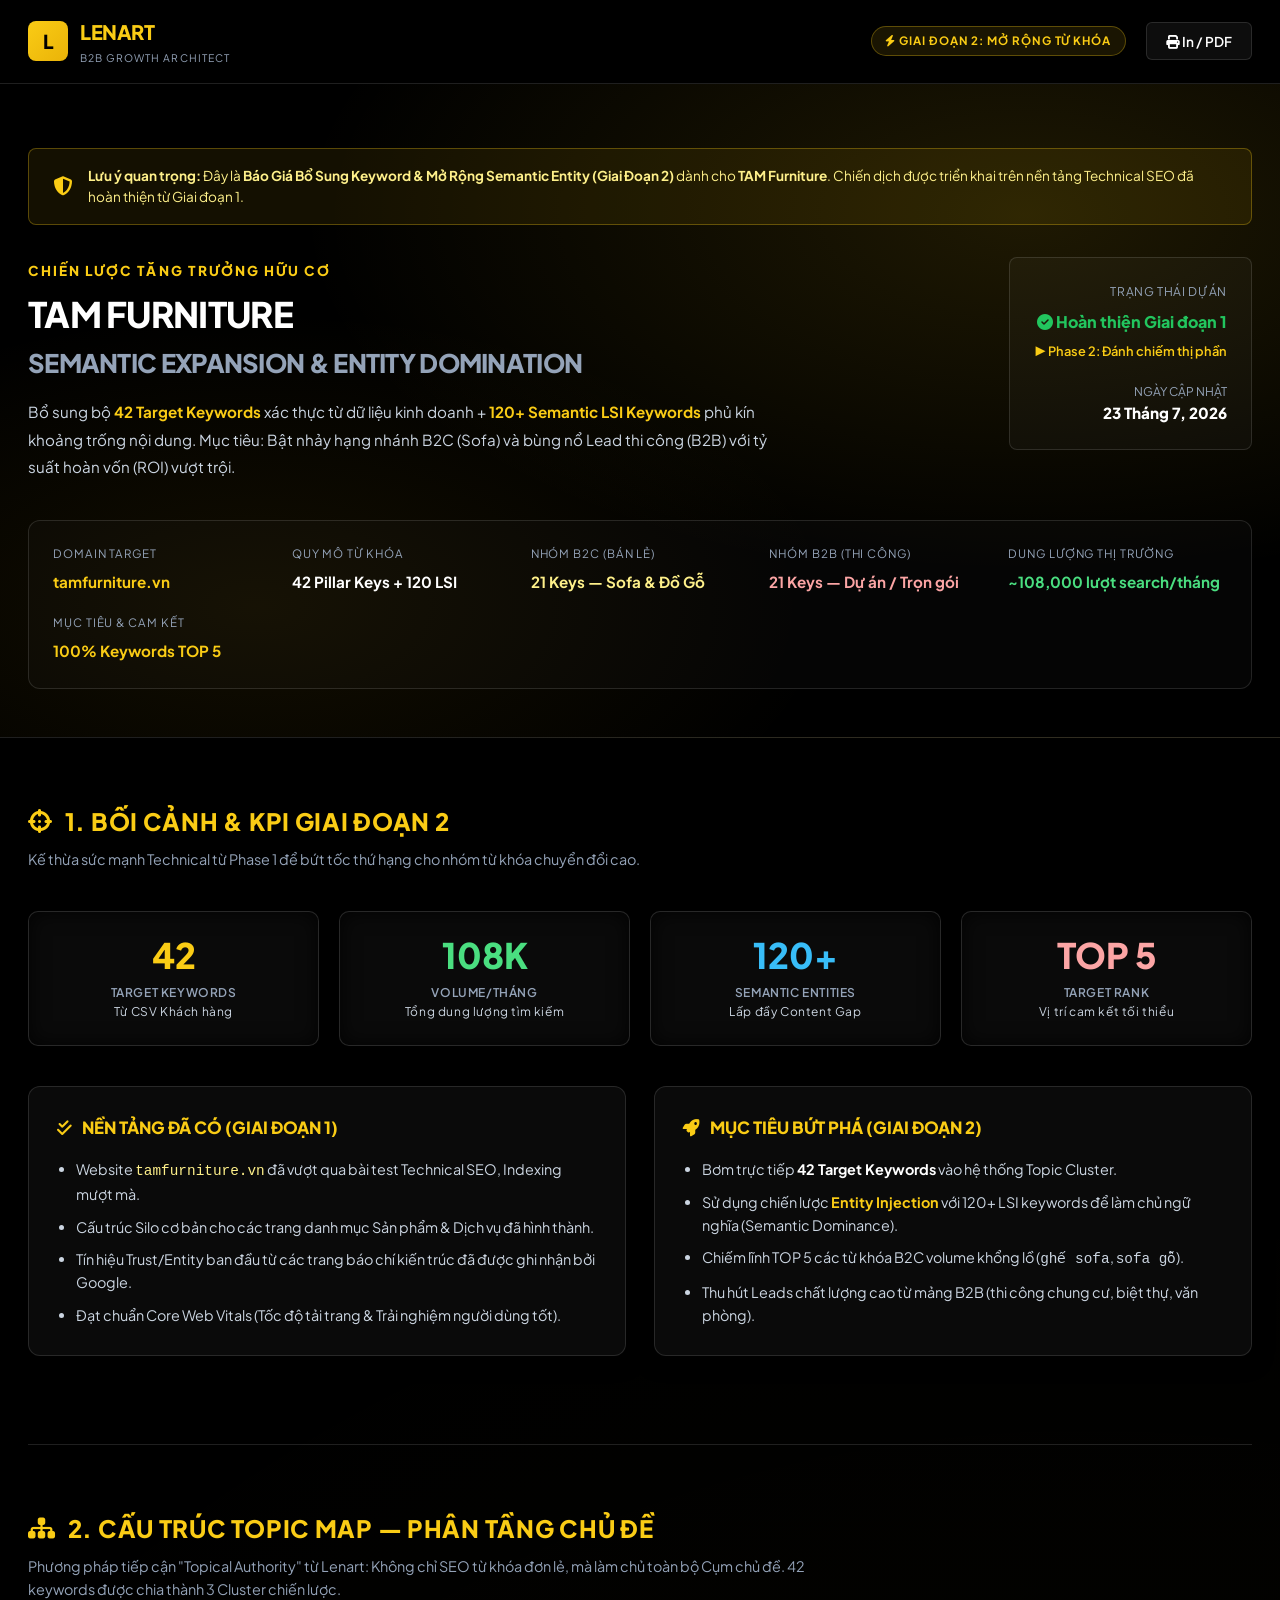
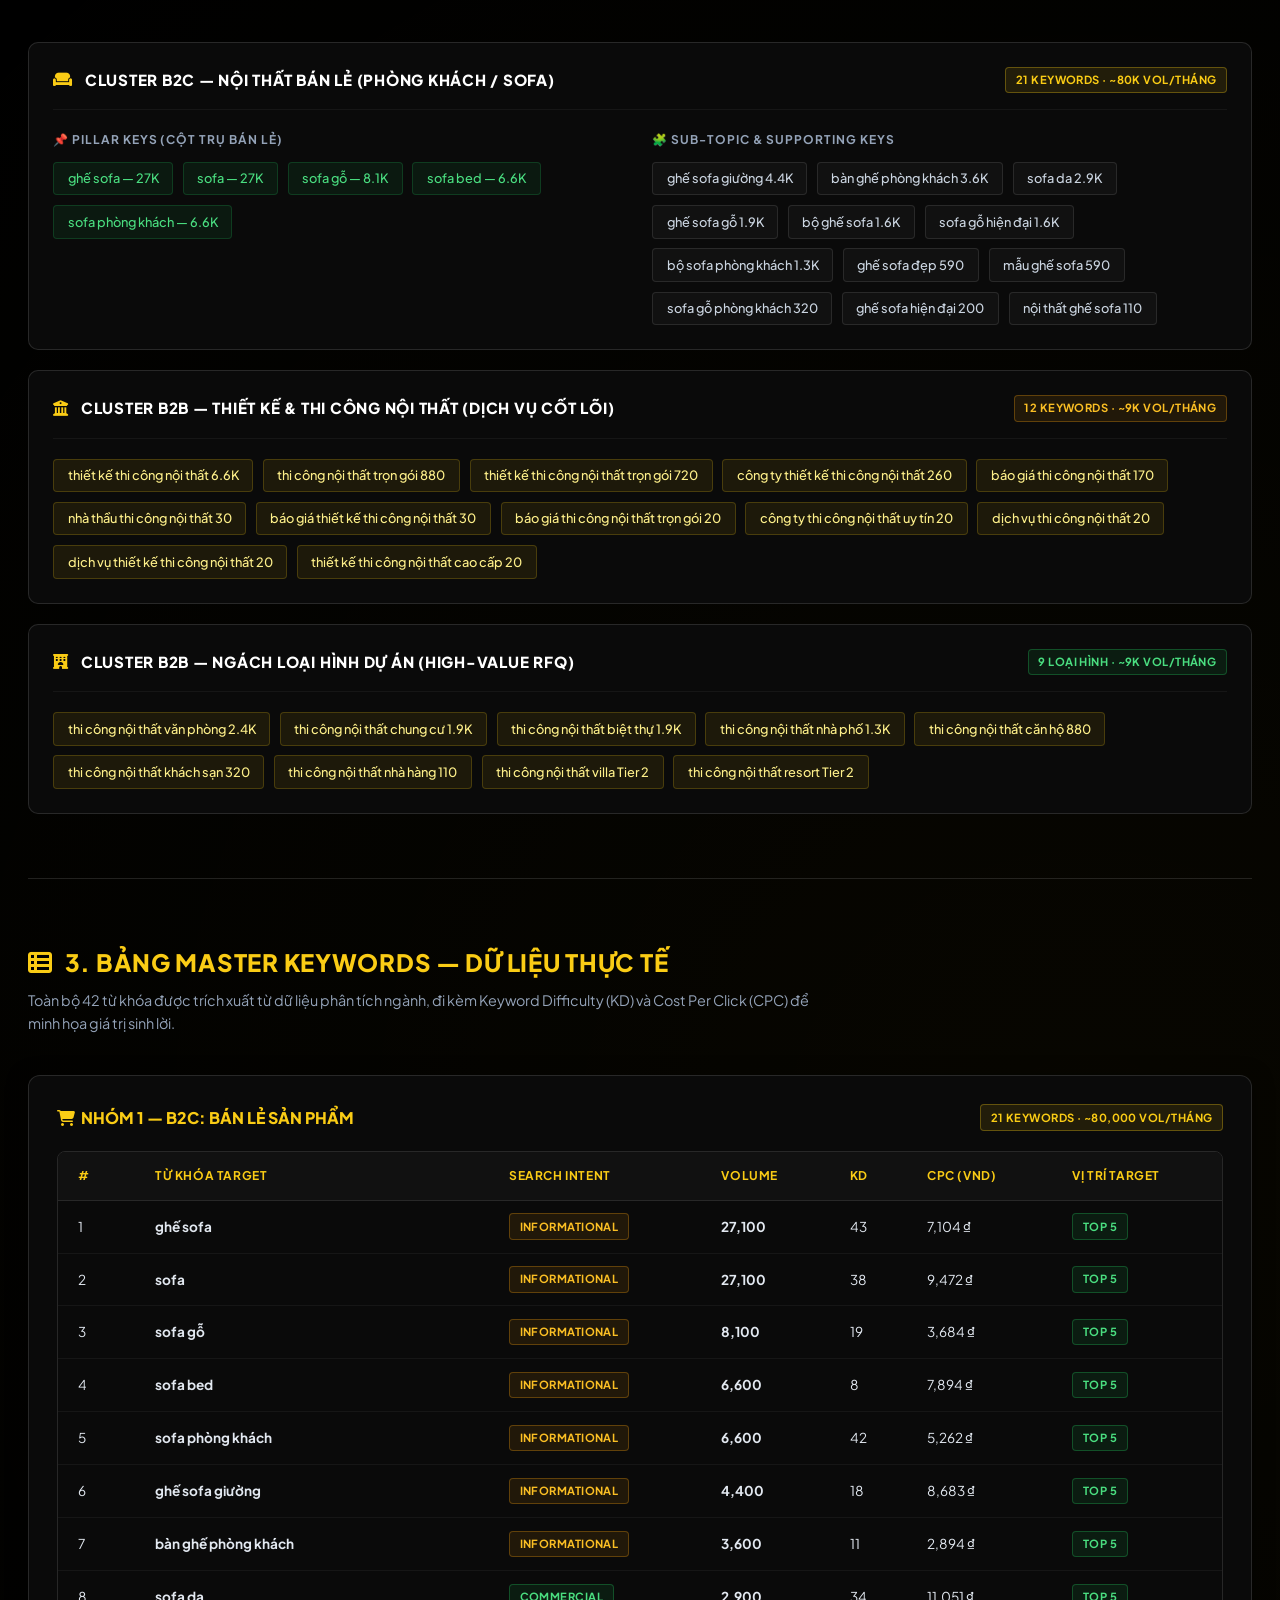
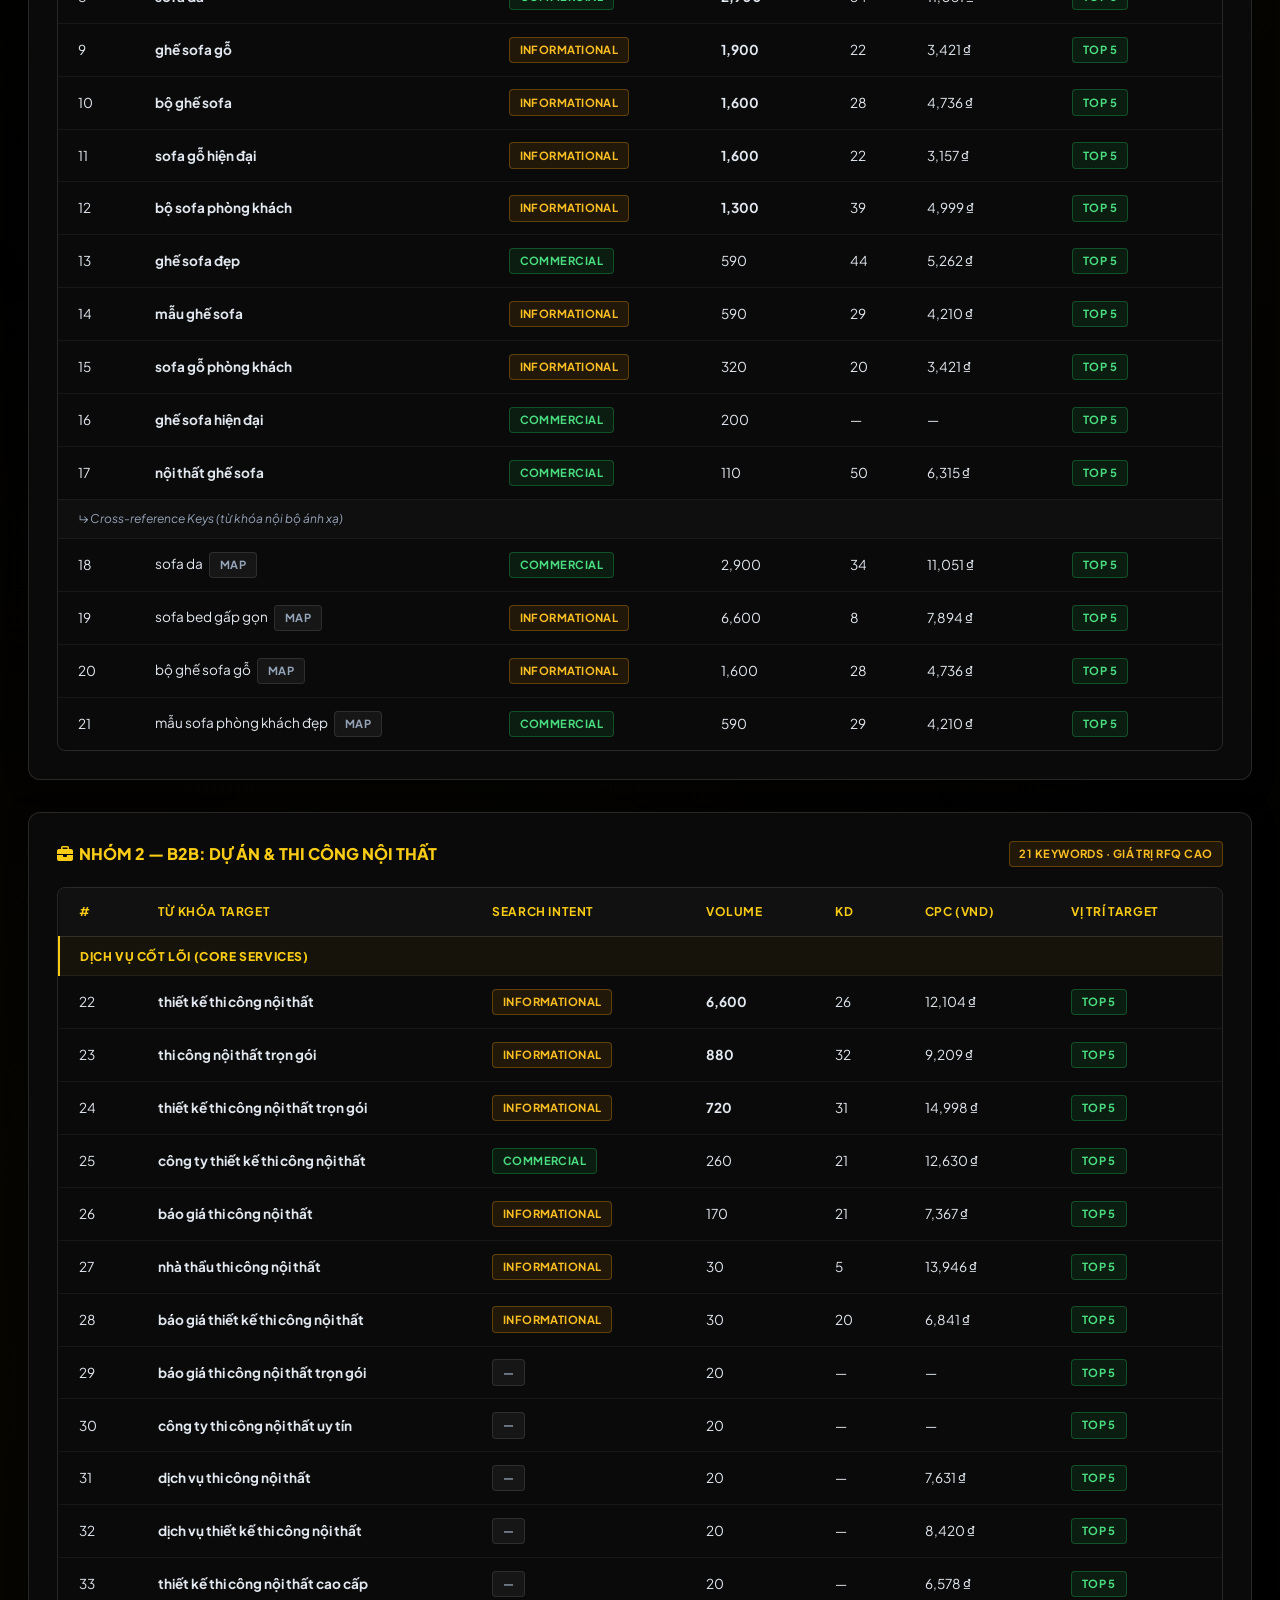
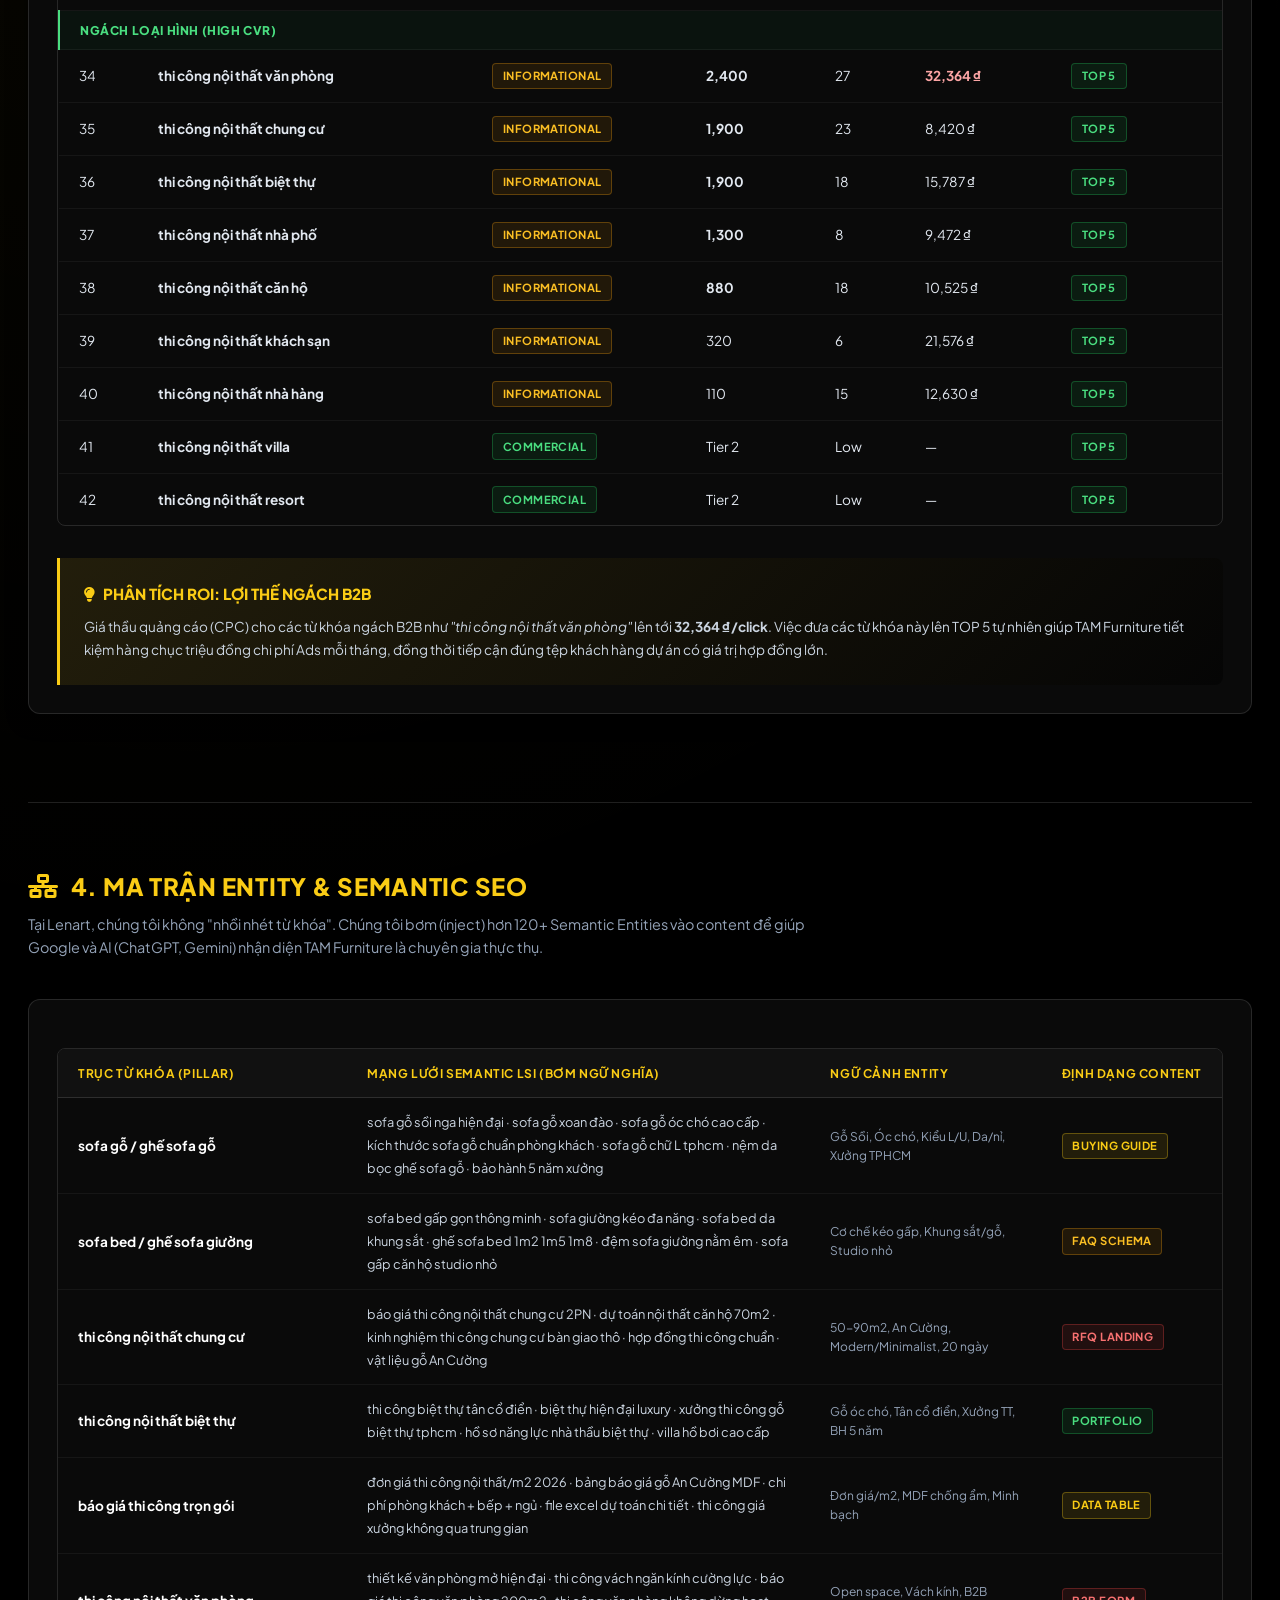
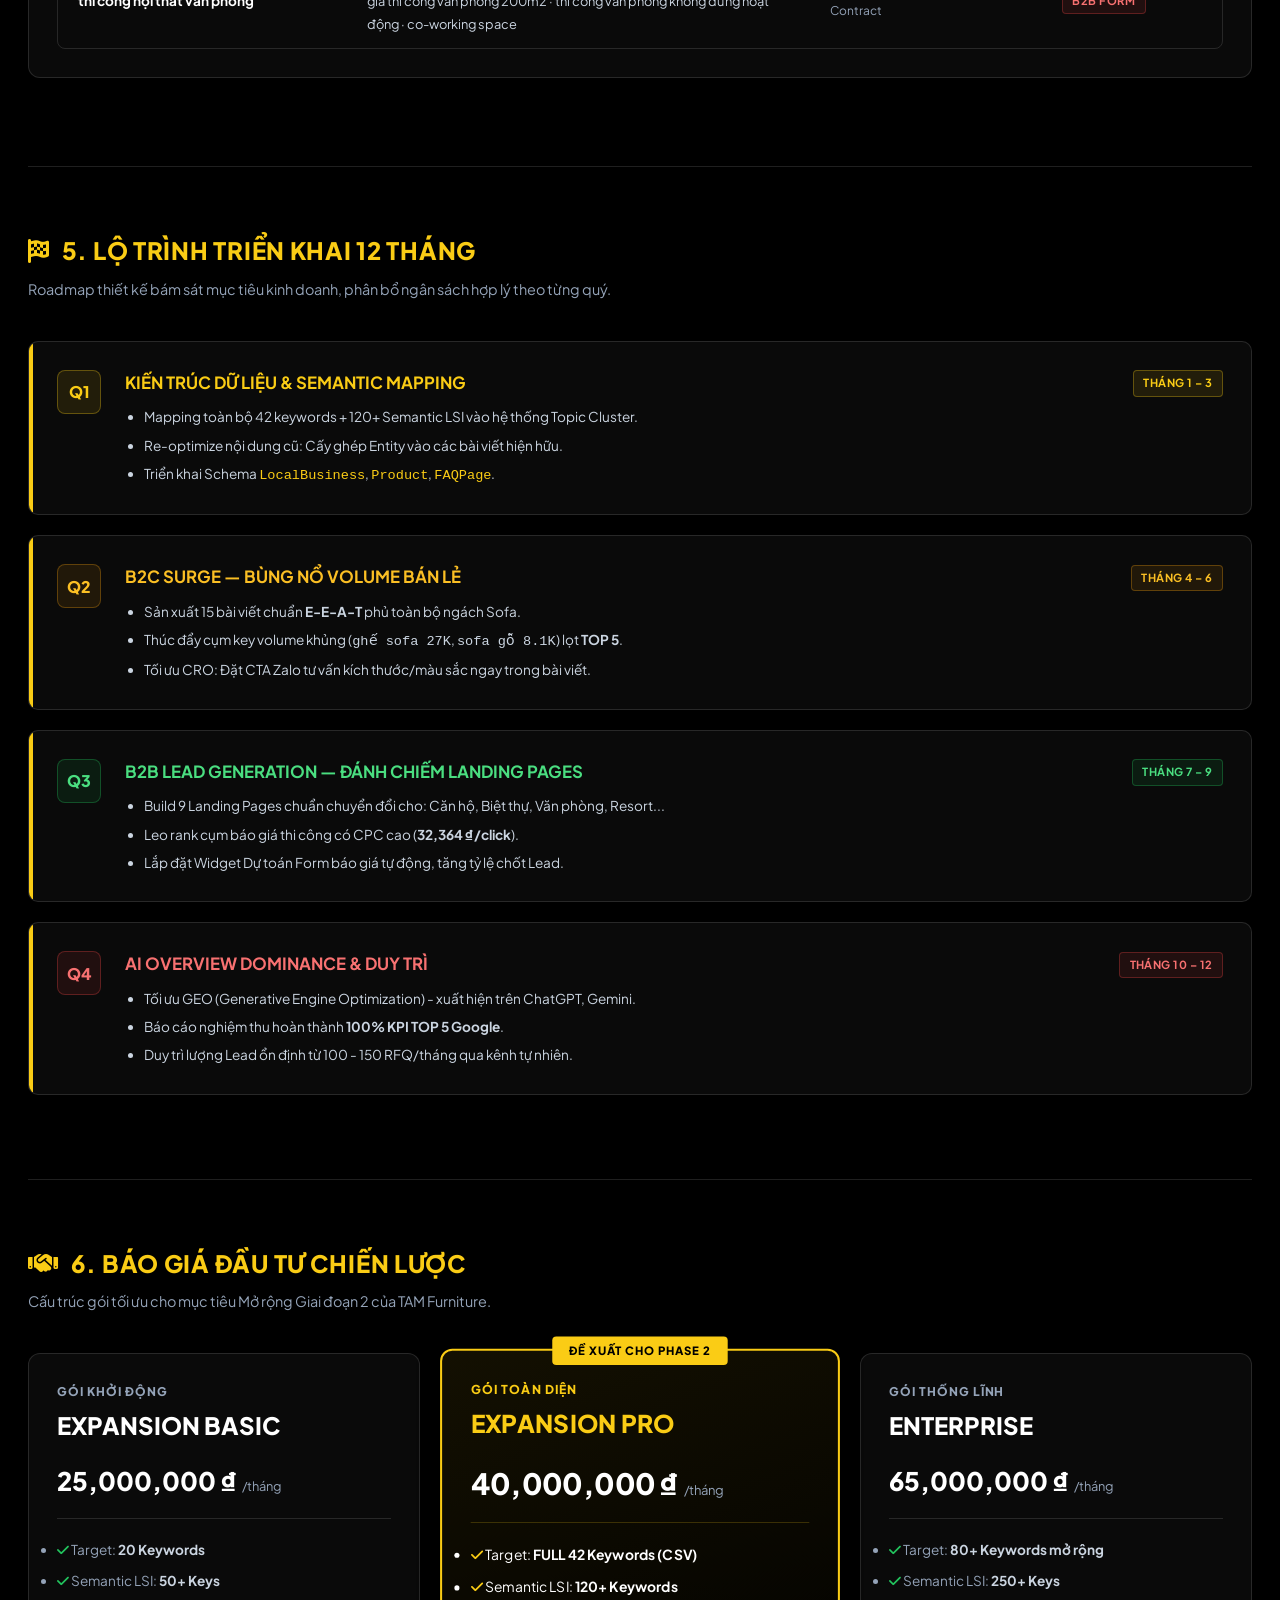
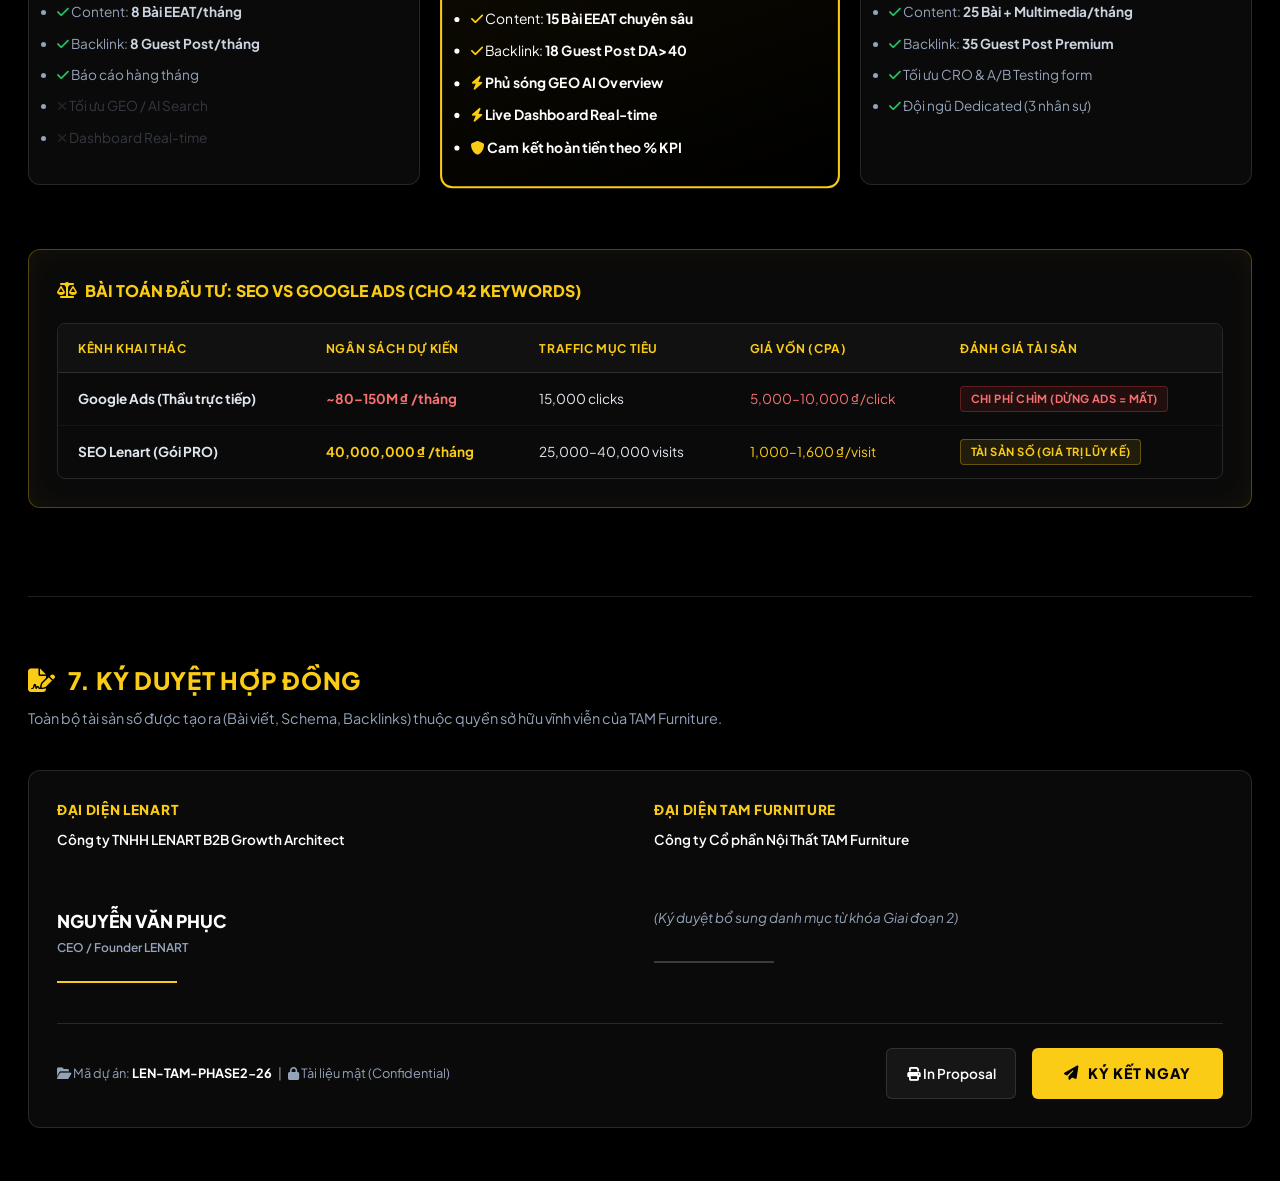
==== commit d35f0a69: "Update bao-gia.html" ====
--- a/bao-gia.html
+++ b/bao-gia.html
@@ -3,2213 +3,879 @@
 <head>
   <meta charset="UTF-8">
   <meta name="viewport" content="width=device-width, initial-scale=1.0">
-  <title>AI SEO Presale Platform - Flow Pitching & Phân quyền dữ liệu | GOHA Agency</title>
-  <meta name="description" content="Hệ thống chuẩn hóa brief, phân tích đối thủ, audit GEO/AIO, đề xuất chiến lược Semantic SEO và roadmap 12 tháng tự động tích hợp AI Agents cho Presale.">
-  <link rel="icon" type="image/svg+xml" href="https://static.goha.vn/wp-content/uploads/2025/06/Full.svg">
-  
-  <!-- Google Fonts -->
+  <title>Báo Giá Bổ Sung Keyword & Strategic Semantic Expansion — TAM Furniture | LENART B2B Growth Architect</title>
+
+  <!-- Fonts & Icons -->
   <link rel="preconnect" href="https://fonts.googleapis.com">
   <link rel="preconnect" href="https://fonts.gstatic.com" crossorigin>
-  <link href="https://fonts.googleapis.com/css2?family=Plus+Jakarta+Sans:wght@300;400;500;600;700;800&display=swap" rel="stylesheet">
-  
-  <!-- FontAwesome Icons -->
+  <link href="https://fonts.googleapis.com/css2?family=Plus+Jakarta+Sans:ital,wght@0,300;0,400;0,500;0,600;0,700;0,800;1,400&display=swap" rel="stylesheet">
   <link rel="stylesheet" href="https://cdnjs.cloudflare.com/ajax/libs/font-awesome/6.4.0/css/all.min.css">
 
   <style>
     :root {
-      --bg-dark: #070913;
-      --bg-card: rgba(17, 22, 40, 0.65);
-      --bg-card-hover: rgba(26, 33, 58, 0.85);
-      --border-color: rgba(255, 255, 255, 0.08);
-      --border-glow: rgba(99, 102, 241, 0.15);
-      
-      --color-primary: #ff5722; /* GOHA Accent Orange */
-      --color-primary-rgb: 255, 87, 34;
-      --color-secondary: #6366f1; /* AI Indigo */
-      --color-secondary-rgb: 99, 102, 241;
-      --color-success: #10b981; /* Growth Green */
-      --color-success-rgb: 16, 185, 129;
-      --color-warning: #f59e0b; /* Alert Amber */
-      --color-info: #06b6d4; /* Cyan Info */
-      
-      --text-main: #f3f4f6;
-      --text-muted: #9ca3af;
-      --text-dark: #1f2937;
-      
-      --transition-speed: 0.3s;
-      --radius: 16px;
-    }
-
-    * {
-      box-sizing: border-box;
-      margin: 0;
-      padding: 0;
-    }
-
+      /* LENART Theme - Yellow & Black */
+      --bg-dark: #000000;
+      --bg-card: #0a0a0a;
+      --bg-card-hover: #121212;
+      --color-primary: #facc15; /* Lenart Yellow */
+      --color-primary-light: #fef08a;
+      --color-secondary: #eab308;
+      --color-success: #22c55e;
+      --color-warning: #f59e0b;
+      --color-info: #38bdf8;
+      --color-danger: #ef4444;
+      --text-main: #f8fafc;
+      --text-muted: #94a3b8;
+      --border-color: rgba(255, 255, 255, 0.12);
+      --font-family: 'Plus Jakarta Sans', sans-serif;
+    }
+
+    * { box-sizing: border-box; margin: 0; padding: 0; }
     body {
-      font-family: 'Plus Jakarta Sans', sans-serif;
       background-color: var(--bg-dark);
       color: var(--text-main);
-      min-height: 100vh;
-      overflow-x: hidden;
+      font-family: var(--font-family);
       line-height: 1.6;
+      -webkit-font-smoothing: antialiased;
       background-image: 
-        radial-gradient(circle at 10% 20%, rgba(99, 102, 241, 0.08) 0%, transparent 40%),
-        radial-gradient(circle at 90% 80%, rgba(255, 87, 34, 0.05) 0%, transparent 40%);
-      background-attachment: fixed;
-    }
-
-    /* Scrollbar */
-    ::-webkit-scrollbar {
-      width: 8px;
-      height: 8px;
-    }
-    ::-webkit-scrollbar-track {
-      background: var(--bg-dark);
-    }
-    ::-webkit-scrollbar-thumb {
-      background: rgba(255, 255, 255, 0.1);
-      border-radius: 4px;
-    }
-    ::-webkit-scrollbar-thumb:hover {
-      background: rgba(255, 87, 34, 0.3);
-    }
-
-    /* Utilities */
+        radial-gradient(circle at 15% 50%, rgba(250, 204, 21, 0.03), transparent 25%),
+        radial-gradient(circle at 85% 30%, rgba(250, 204, 21, 0.03), transparent 25%);
+    }
+
     .container {
-      max-width: 1400px;
+      max-width: 1280px;
       margin: 0 auto;
-      padding: 2rem;
-    }
-
-    .glass {
-      background: var(--bg-card);
+      padding: 0 1.75rem;
+    }
+
+    /* Header */
+    header {
+      background: rgba(0, 0, 0, 0.85);
       backdrop-filter: blur(16px);
-      -webkit-backdrop-filter: blur(16px);
-      border: 1px solid var(--border-color);
-      border-radius: var(--radius);
-      box-shadow: 0 8px 32px 0 rgba(0, 0, 0, 0.37);
-      transition: all var(--transition-speed) cubic-bezier(0.4, 0, 0.2, 1);
-    }
-
-    .glass:hover {
-      border-color: rgba(99, 102, 241, 0.25);
-      box-shadow: 0 12px 40px 0 rgba(99, 102, 241, 0.1);
-    }
-
+      border-bottom: 1px solid var(--border-color);
+      position: sticky;
+      top: 0;
+      z-index: 100;
+      padding: 1rem 0;
+    }
+    .header-inner { display: flex; justify-content: space-between; align-items: center; }
+    .brand-logo { display: flex; align-items: center; gap: 0.75rem; text-decoration: none; color: #fff; }
+    .brand-icon {
+      width: 40px; height: 40px; border-radius: 8px;
+      background: linear-gradient(135deg, var(--color-primary), var(--color-secondary));
+      display: flex; align-items: center; justify-content: center;
+      font-weight: 800; font-size: 1.2rem; color: #000;
+    }
+    .brand-name { font-weight: 800; font-size: 1.25rem; letter-spacing: -0.025em; color: var(--color-primary); }
+    .proposal-tag {
+      background: rgba(250, 204, 21, 0.1);
+      border: 1px solid rgba(250, 204, 21, 0.3);
+      color: var(--color-primary); padding: 0.3rem 0.85rem; border-radius: 20px;
+      font-size: 0.72rem; font-weight: 700; text-transform: uppercase; letter-spacing: 0.08em;
+    }
+
+    /* Hero */
+    .proposal-hero {
+      padding: 4rem 0 3rem;
+      border-bottom: 1px solid var(--border-color);
+      background:
+        radial-gradient(ellipse at 80% 20%, rgba(250,204,21,0.12) 0%, transparent 50%),
+        radial-gradient(ellipse at 20% 80%, rgba(234,179,8,0.08) 0%, transparent 40%);
+    }
+    .meta-grid {
+      display: grid; grid-template-columns: repeat(auto-fit, minmax(200px, 1fr));
+      gap: 1.25rem; margin-top: 2.5rem;
+      background: rgba(255,255,255,0.02); border: 1px solid var(--border-color);
+      border-radius: 12px; padding: 1.5rem;
+    }
+    .meta-item { display: flex; flex-direction: column; }
+    .meta-label { font-size: 0.72rem; color: var(--text-muted); text-transform: uppercase; letter-spacing: 0.08em; margin-bottom: 0.4rem; }
+    .meta-val { font-size: 0.95rem; font-weight: 700; color: #fff; }
+
+    /* Sections */
+    section { padding: 4rem 0; border-bottom: 1px solid var(--border-color); }
+    .section-title {
+      font-size: 1.5rem; font-weight: 800; color: var(--color-primary);
+      margin-bottom: 0.5rem; display: flex; align-items: center; gap: 0.75rem;
+      text-transform: uppercase; letter-spacing: 0.03em;
+    }
+    .section-subtitle { font-size: 0.9rem; color: var(--text-muted); margin-bottom: 2.5rem; max-width: 800px; }
+
+    /* Cards */
+    .card {
+      background: var(--bg-card); border: 1px solid var(--border-color);
+      border-radius: 12px; padding: 1.75rem; margin-bottom: 1.5rem;
+      transition: all 0.3s ease;
+      box-shadow: 0 4px 20px rgba(0,0,0,0.5);
+    }
+    .card:hover { border-color: rgba(250,204,21,0.4); transform: translateY(-2px); }
+
+    .grid-2 { display: grid; grid-template-columns: 1fr 1fr; gap: 1.75rem; }
+    .grid-3 { display: grid; grid-template-columns: repeat(3, 1fr); gap: 1.5rem; }
+    .grid-4 { display: grid; grid-template-columns: repeat(4, 1fr); gap: 1.25rem; }
+
+    @media (max-width: 1024px) { .grid-3, .grid-4 { grid-template-columns: 1fr 1fr; } }
+    @media (max-width: 768px) { .grid-2, .grid-3, .grid-4 { grid-template-columns: 1fr; } }
+
+    /* Tables */
+    .table-container { overflow-x: auto; border-radius: 8px; border: 1px solid var(--border-color); margin-top: 1.25rem; }
+    table { width: 100%; border-collapse: collapse; font-size: 0.85rem; text-align: left; }
+    th {
+      background: #111; color: var(--color-primary); font-weight: 700;
+      padding: 0.9rem 1.25rem; border-bottom: 1px solid var(--border-color); white-space: nowrap;
+      font-size: 0.75rem; text-transform: uppercase; letter-spacing: 0.05em;
+    }
+    td { padding: 0.8rem 1.25rem; border-bottom: 1px solid rgba(255,255,255,0.05); color: #e2e8f0; vertical-align: middle; }
+    tr:last-child td { border-bottom: none; }
+    tr:hover td { background: rgba(250,204,21,0.03); }
+
+    /* Badges */
     .badge {
-      display: inline-flex;
-      align-items: center;
-      gap: 0.35rem;
-      padding: 0.25rem 0.75rem;
-      border-radius: 50px;
-      font-size: 0.75rem;
-      font-weight: 600;
-      text-transform: uppercase;
-      letter-spacing: 0.05em;
-    }
-
-    .badge-primary {
-      background: rgba(255, 87, 34, 0.15);
-      color: #ff7849;
-      border: 1px solid rgba(255, 87, 34, 0.3);
-    }
-
-    .badge-secondary {
-      background: rgba(99, 102, 241, 0.15);
-      color: #818cf8;
-      border: 1px solid rgba(99, 102, 241, 0.3);
-    }
-
-    .badge-success {
-      background: rgba(16, 185, 129, 0.15);
-      color: #34d399;
-      border: 1px solid rgba(16, 185, 129, 0.3);
-    }
-    
-    .badge-info {
-      background: rgba(6, 182, 212, 0.15);
-      color: #22d3ee;
-      border: 1px solid rgba(6, 182, 212, 0.3);
-    }
-
-    .badge-warning {
-      background: rgba(245, 158, 11, 0.15);
-      color: #fbbf24;
-      border: 1px solid rgba(245, 158, 11, 0.3);
-    }
-
-    /* Layout Components */
-    header {
-      display: flex;
-      justify-content: space-between;
-      align-items: center;
-      margin-bottom: 2rem;
-      padding-bottom: 1.5rem;
-      border-bottom: 1px solid var(--border-color);
-    }
-
-    .brand {
-      display: flex;
-      align-items: center;
-      gap: 1rem;
-    }
-
-    .brand img {
-      height: 40px;
-      filter: drop-shadow(0 0 8px rgba(255, 87, 34, 0.3));
-    }
-
-    .brand-text h1 {
-      font-size: 1.4rem;
-      font-weight: 800;
-      letter-spacing: -0.02em;
-      background: linear-gradient(135deg, #fff 40%, #ff5722 100%);
-      -webkit-background-clip: text;
-      -webkit-text-fill-color: transparent;
-    }
-
-    .brand-text p {
-      font-size: 0.8rem;
-      color: var(--text-muted);
-    }
-
-    .header-actions {
-      display: flex;
-      gap: 1rem;
-      align-items: center;
-    }
-
-    .sys-status {
-      display: flex;
-      align-items: center;
-      gap: 0.5rem;
-      font-size: 0.8rem;
-      background: rgba(255, 255, 255, 0.03);
-      padding: 0.5rem 1rem;
-      border-radius: 30px;
-      border: 1px solid var(--border-color);
-    }
-
-    .status-dot {
-      width: 8px;
-      height: 8px;
-      background: var(--color-success);
-      border-radius: 50%;
-      box-shadow: 0 0 8px var(--color-success);
-      animation: pulse 2s infinite;
-    }
-
-    /* Grid Layout */
-    .grid-dashboard {
-      display: grid;
-      grid-template-columns: 360px 1fr;
-      gap: 2rem;
-      align-items: start;
-    }
-
-    @media (max-width: 1024px) {
-      .grid-dashboard {
-        grid-template-columns: 1fr;
-      }
-    }
-
-    /* Left Sidebar: Simulator */
-    .sidebar-panel {
-      position: sticky;
-      top: 2rem;
-      padding: 1.5rem;
-      display: flex;
-      flex-direction: column;
-      gap: 1.25rem;
-    }
-
-    .panel-title {
-      font-size: 1.1rem;
-      font-weight: 700;
-      margin-bottom: 0.5rem;
-      display: flex;
-      align-items: center;
-      gap: 0.5rem;
-      color: #fff;
+      display: inline-flex; align-items: center; gap: 0.3rem;
+      padding: 0.2rem 0.6rem; border-radius: 4px;
+      font-size: 0.7rem; font-weight: 700; white-space: nowrap;
+      text-transform: uppercase; letter-spacing: 0.04em;
+    }
+    .badge-success { background: rgba(34,197,94,0.1); color: #4ade80; border: 1px solid rgba(34,197,94,0.3); }
+    .badge-primary { background: rgba(250,204,21,0.1); color: var(--color-primary); border: 1px solid rgba(250,204,21,0.3); }
+    .badge-warning { background: rgba(245,158,11,0.1); color: #fbbf24; border: 1px solid rgba(245,158,11,0.3); }
+    .badge-danger { background: rgba(239,68,68,0.1); color: #f87171; border: 1px solid rgba(239,68,68,0.3); }
+    .badge-muted { background: rgba(255,255,255,0.05); color: #94a3b8; border: 1px solid rgba(255,255,255,0.1); }
+
+    /* Note box */
+    .note-box {
+      background: linear-gradient(135deg, rgba(250,204,21,0.1), rgba(0,0,0,0.5));
       border-left: 3px solid var(--color-primary);
-      padding-left: 0.75rem;
-    }
-
-    .form-group {
-      margin-bottom: 1rem;
-    }
-
-    .form-group label {
-      display: block;
-      font-size: 0.8rem;
-      font-weight: 600;
-      color: var(--text-muted);
-      margin-bottom: 0.5rem;
-      text-transform: uppercase;
-      letter-spacing: 0.05em;
-    }
-
-    .input-control {
-      width: 100%;
-      background: rgba(0, 0, 0, 0.25);
-      border: 1px solid rgba(255, 255, 255, 0.1);
-      border-radius: 8px;
-      padding: 0.75rem 1rem;
-      color: #fff;
-      font-family: inherit;
-      font-size: 0.9rem;
-      transition: all 0.2s;
-    }
-
-    .input-control:focus {
-      outline: none;
-      border-color: var(--color-primary);
-      box-shadow: 0 0 0 3px rgba(255, 87, 34, 0.15);
-    }
-
-    select.input-control {
-      appearance: none;
-      background-image: url("data:image/svg+xml,%3Csvg xmlns='http://www.w3.org/2000/svg' fill='none' viewBox='0 0 24 24' stroke='%239ca3af'%3E%3Cpath stroke-linecap='round' stroke-linejoin='round' stroke-width='2' d='M19 9l-7 7-7-7'/%3E%3C/svg%3E");
-      background-repeat: no-repeat;
-      background-position: right 1rem center;
-      background-size: 1rem;
-      padding-right: 2.5rem;
-      cursor: pointer;
-    }
-
-    .btn {
-      width: 100%;
-      background: linear-gradient(135deg, var(--color-primary) 0%, #ff7849 100%);
-      color: white;
-      border: none;
-      border-radius: 8px;
-      padding: 0.85rem 1.5rem;
-      font-size: 0.95rem;
-      font-weight: 700;
-      cursor: pointer;
-      display: flex;
-      align-items: center;
-      justify-content: center;
-      gap: 0.5rem;
-      transition: all 0.2s ease-in-out;
-      box-shadow: 0 4px 15px rgba(255, 87, 34, 0.3);
-    }
-
-    .btn:hover {
-      transform: translateY(-2px);
-      box-shadow: 0 6px 20px rgba(255, 87, 34, 0.5);
-    }
-
-    .btn:active {
-      transform: translateY(0);
-    }
-
-    .btn-secondary {
-      background: rgba(255, 255, 255, 0.05);
-      border: 1px solid var(--border-color);
-      color: var(--text-main);
-      box-shadow: none;
-      margin-top: 0.5rem;
-    }
-
-    .btn-secondary:hover {
-      background: rgba(255, 255, 255, 0.1);
-      border-color: rgba(255, 255, 255, 0.2);
-      box-shadow: none;
-    }
-
-    /* Simulation Loading Bar */
-    .sim-progress-container {
-      display: none;
-      margin-top: 1rem;
-      background: rgba(255, 255, 255, 0.05);
-      border-radius: 30px;
-      height: 6px;
+      padding: 1.5rem; margin-top: 2rem;
+      border-radius: 0 8px 8px 0;
+    }
+    .note-box h4 { font-size: 0.95rem; color: var(--color-primary); font-weight: 800; margin-bottom: 0.5rem; display: flex; align-items: center; gap: 0.5rem; text-transform: uppercase; }
+    .note-box p { font-size: 0.85rem; color: #cbd5e1; line-height: 1.7; }
+
+    /* Highlight box */
+    .highlight-banner {
+      background: rgba(250,204,21,0.08);
+      border: 1px solid rgba(250,204,21,0.3); border-radius: 8px;
+      padding: 1rem 1.5rem; margin-bottom: 2rem;
+      display: flex; align-items: center; gap: 1rem;
+      font-size: 0.85rem; color: var(--color-primary-light);
+    }
+
+    /* KPI Stat Cards */
+    .stat-card {
+      background: #0a0a0a; border: 1px solid var(--border-color);
+      border-radius: 10px; padding: 1.5rem; text-align: center;
+      box-shadow: inset 0 0 20px rgba(0,0,0,0.8);
+    }
+    .stat-num { font-size: 2.2rem; font-weight: 800; line-height: 1.1; color: var(--color-primary); }
+    .stat-label { font-size: 0.75rem; color: var(--text-muted); margin-top: 0.5rem; text-transform: uppercase; letter-spacing: 0.05em; font-weight: 600; }
+
+    /* Topic Map */
+    .topic-cluster {
+      background: #0a0a0a; border: 1px solid var(--border-color);
+      border-radius: 10px; padding: 1.5rem; margin-bottom: 1.25rem;
+    }
+    .topic-cluster-header {
+      display: flex; align-items: center; gap: 0.75rem;
+      font-size: 0.95rem; font-weight: 800; color: #fff; margin-bottom: 1.25rem;
+      padding-bottom: 1rem; border-bottom: 1px solid rgba(255,255,255,0.05);
+      text-transform: uppercase; letter-spacing: 0.05em;
+    }
+    .keyword-pills { display: flex; flex-wrap: wrap; gap: 0.6rem; }
+    .keyword-pill {
+      background: rgba(255,255,255,0.03); border: 1px solid rgba(255,255,255,0.1);
+      color: #cbd5e1; padding: 0.35rem 0.85rem; border-radius: 4px;
+      font-size: 0.8rem; font-weight: 500;
+    }
+    .keyword-pill.b2b {
+      background: rgba(250,204,21,0.08); border-color: rgba(250,204,21,0.2); color: var(--color-primary-light);
+    }
+    .keyword-pill.highvol {
+      background: rgba(34,197,94,0.08); border-color: rgba(34,197,94,0.2); color: #4ade80;
+    }
+
+    /* Pricing */
+    .price-card-featured {
+      border: 2px solid var(--color-primary) !important;
+      background: linear-gradient(160deg, rgba(250,204,21,0.08), #000000) !important;
+      position: relative;
+      transform: scale(1.02);
+      z-index: 10;
+    }
+    .recommended-badge {
+      position: absolute; top: -14px; left: 50%; transform: translateX(-50%);
+      background: var(--color-primary); color: #000;
+      font-size: 0.7rem; font-weight: 800; padding: 0.3rem 1rem;
+      border-radius: 4px; text-transform: uppercase; letter-spacing: 0.08em;
+      white-space: nowrap;
+    }
+
+    /* CTA Button */
+    .btn-cta {
+      display: inline-flex; align-items: center; gap: 0.6rem;
+      background: var(--color-primary);
+      color: #000; border: none; padding: 0.85rem 2rem;
+      border-radius: 6px; font-size: 0.9rem; font-weight: 800;
+      cursor: pointer; text-decoration: none; transition: all 0.2s;
+      text-transform: uppercase; letter-spacing: 0.05em;
+    }
+    .btn-cta:hover { background: #fff; transform: translateY(-2px); box-shadow: 0 5px 20px rgba(250,204,21,0.4); }
+    .btn-action {
+      background: rgba(255,255,255,0.05); border: 1px solid var(--border-color);
+      color: #fff; padding: 0.6rem 1.2rem; border-radius: 6px;
+      font-size: 0.85rem; font-weight: 600; cursor: pointer; transition: all 0.2s;
+      font-family: var(--font-family);
+    }
+    .btn-action:hover { background: var(--color-primary); color: #000; border-color: var(--color-primary); }
+
+    /* Roadmap */
+    .roadmap-phase {
+      display: flex; gap: 1.5rem; padding: 1.75rem;
+      background: #0a0a0a; border-radius: 10px;
+      border: 1px solid var(--border-color); margin-bottom: 1.25rem;
+      position: relative;
       overflow: hidden;
-      position: relative;
-    }
-
-    .sim-progress-bar {
-      width: 0%;
-      height: 100%;
-      background: linear-gradient(90deg, var(--color-secondary) 0%, var(--color-primary) 100%);
-      border-radius: 30px;
-      transition: width 0.1s linear;
-    }
-
-    .sim-status-text {
-      display: none;
-      font-size: 0.75rem;
-      color: var(--text-muted);
-      margin-top: 0.25rem;
-      text-align: center;
-    }
-
-    /* Main Content Right */
-    .main-panel {
-      display: flex;
-      flex-direction: column;
-      gap: 2rem;
-    }
-
-    /* Flowchart Horizontal Visualizer */
-    .flowchart-wrapper {
-      padding: 1.5rem;
-      overflow-x: auto;
-    }
-
-    .flow-steps {
-      display: flex;
-      justify-content: space-between;
-      min-width: 900px;
-      position: relative;
-      padding: 1rem 0;
-    }
-
-    .flow-steps::before {
+    }
+    .roadmap-phase::before {
       content: '';
       position: absolute;
-      top: 32px;
-      left: 30px;
-      right: 30px;
-      height: 3px;
-      background: rgba(255, 255, 255, 0.05);
-      z-index: 1;
-    }
-
-    .flow-steps-progress {
-      position: absolute;
-      top: 32px;
-      left: 30px;
-      width: 0%;
-      height: 3px;
-      background: linear-gradient(90deg, var(--color-secondary) 0%, var(--color-primary) 100%);
-      z-index: 2;
-      transition: width 0.5s cubic-bezier(0.4, 0, 0.2, 1);
-    }
-
-    .step-node {
-      display: flex;
-      flex-direction: column;
-      align-items: center;
-      position: relative;
-      z-index: 3;
-      cursor: pointer;
-      width: 100px;
-      transition: all 0.3s;
-    }
-
-    .step-circle {
-      width: 44px;
-      height: 44px;
-      border-radius: 50%;
-      background: #0f1322;
-      border: 2px solid rgba(255, 255, 255, 0.15);
-      display: flex;
-      align-items: center;
-      justify-content: center;
-      font-weight: 700;
-      color: var(--text-muted);
-      font-size: 0.95rem;
-      margin-bottom: 0.75rem;
-      box-shadow: 0 0 10px rgba(0,0,0,0.5);
-      transition: all 0.3s cubic-bezier(0.4, 0, 0.2, 1);
-    }
-
-    .step-node:hover .step-circle {
-      border-color: var(--color-secondary);
-      transform: scale(1.15);
-      box-shadow: 0 0 15px rgba(99, 102, 241, 0.4);
-      color: #fff;
-    }
-
-    .step-node.active .step-circle {
-      background: linear-gradient(135deg, var(--color-primary) 0%, #ff7849 100%);
-      border-color: transparent;
-      color: white;
-      transform: scale(1.15);
-      box-shadow: 0 0 20px rgba(255, 87, 34, 0.45);
-    }
-
-    .step-node.completed .step-circle {
-      border-color: var(--color-success);
-      color: var(--color-success);
-    }
-    
-    .step-node.completed:hover .step-circle {
-      background: rgba(16, 185, 129, 0.1);
-      color: #34d399;
-    }
-
-    .step-label {
-      font-size: 0.7rem;
-      font-weight: 700;
-      text-transform: uppercase;
-      letter-spacing: 0.05em;
-      text-align: center;
-      color: var(--text-muted);
-      transition: color 0.3s;
-      max-width: 90px;
-    }
-
-    .step-node.active .step-label {
-      color: #fff;
-    }
-
-    .step-owner-tag {
-      font-size: 0.6rem;
-      background: rgba(255, 255, 255, 0.06);
-      padding: 0.1rem 0.4rem;
-      border-radius: 4px;
-      margin-top: 0.3rem;
-      color: var(--text-muted);
-      border: 1px solid rgba(255, 255, 255, 0.04);
-    }
-
-    .step-node.active .step-owner-tag {
-      background: rgba(255, 87, 34, 0.15);
-      color: #ff9e7c;
-      border-color: rgba(255, 87, 34, 0.2);
-    }
-
-    /* Content Area Detail View */
-    .step-detail-card {
-      padding: 2rem;
-      min-height: 400px;
-      position: relative;
-      overflow: hidden;
-    }
-
-    .step-detail-header {
-      display: flex;
-      justify-content: space-between;
-      align-items: flex-start;
-      margin-bottom: 1.5rem;
-      border-bottom: 1px solid var(--border-color);
-      padding-bottom: 1rem;
-      flex-wrap: wrap;
-      gap: 1rem;
-    }
-
-    .step-title-group h2 {
-      font-size: 1.5rem;
-      font-weight: 800;
-      color: #fff;
-      display: flex;
-      align-items: center;
-      gap: 0.75rem;
-    }
-
-    .step-title-group p {
-      font-size: 0.9rem;
-      color: var(--text-muted);
-      margin-top: 0.25rem;
-    }
-
-    .step-meta {
-      display: flex;
-      gap: 0.5rem;
-    }
-
-    .content-body {
-      animation: fadeIn 0.4s ease-out;
-    }
-
-    /* GOHA Note styling */
-    .goha-note-box {
-      background: rgba(255, 87, 34, 0.04);
-      border-left: 4px solid var(--color-primary);
-      padding: 1.25rem;
-      border-radius: 0 12px 12px 0;
-      margin: 1.5rem 0;
-      position: relative;
-    }
-
-    .goha-note-box h4 {
-      color: #ff7849;
-      font-size: 0.9rem;
-      font-weight: 700;
-      margin-bottom: 0.5rem;
-      display: flex;
-      align-items: center;
-      gap: 0.5rem;
-      text-transform: uppercase;
-      letter-spacing: 0.05em;
-    }
-
-    .goha-note-box p {
-      font-size: 0.88rem;
-      color: var(--text-main);
-      font-style: italic;
-    }
-
-    /* Simulator Interactive Visualizers */
-    .brief-summary-grid {
-      display: grid;
-      grid-template-columns: 1fr 1.2fr;
-      gap: 1.5rem;
-      margin-top: 1rem;
-    }
-
-    @media (max-width: 768px) {
-      .brief-summary-grid {
-        grid-template-columns: 1fr;
-      }
-    }
-
-    .summary-card {
-      background: rgba(0, 0, 0, 0.2);
-      border-radius: 10px;
-      padding: 1.25rem;
-      border: 1px solid rgba(255,255,255,0.03);
-    }
-
-    .summary-card h3 {
-      font-size: 0.95rem;
-      font-weight: 700;
-      color: #fff;
-      margin-bottom: 1rem;
-      display: flex;
-      align-items: center;
-      gap: 0.5rem;
-    }
-
-    .brief-list-item {
-      display: flex;
-      justify-content: space-between;
-      padding: 0.5rem 0;
-      border-bottom: 1px solid rgba(255,255,255,0.03);
-      font-size: 0.85rem;
-    }
-
-    .brief-list-item:last-child {
-      border: none;
-    }
-
-    .brief-list-item span:first-child {
-      color: var(--text-muted);
-    }
-
-    .brief-list-item span:last-child {
-      font-weight: 600;
-      color: #fff;
-      text-align: right;
-    }
-
-    /* Competitor Benchmark Visuals */
-    .benchmark-table {
-      width: 100%;
-      border-collapse: collapse;
-      margin-top: 1rem;
-      font-size: 0.85rem;
-    }
-
-    .benchmark-table th, .benchmark-table td {
-      padding: 0.75rem 1rem;
-      text-align: left;
-      border-bottom: 1px solid rgba(255,255,255,0.05);
-    }
-
-    .benchmark-table th {
-      font-weight: 700;
-      color: var(--text-muted);
-      background: rgba(0, 0, 0, 0.15);
-    }
-
-    .benchmark-table tbody tr:hover {
-      background: rgba(255, 255, 255, 0.02);
-    }
-
-    .benchmark-table td.highlight {
-      font-weight: 700;
-      color: var(--color-primary);
-    }
-
-    /* GEO / AIO Score Auditing Display */
-    .geo-grid {
-      display: grid;
-      grid-template-columns: 1fr 1fr;
-      gap: 1.5rem;
-    }
-
-    @media (max-width: 768px) {
-      .geo-grid {
-        grid-template-columns: 1fr;
-      }
-    }
-
-    .score-circle-wrapper {
-      display: flex;
-      flex-direction: column;
-      align-items: center;
-      justify-content: center;
-      padding: 2rem;
-      background: rgba(0,0,0,0.15);
-      border-radius: 12px;
-      text-align: center;
-    }
-
-    .score-radial {
-      width: 120px;
-      height: 120px;
-      border-radius: 50%;
-      background: radial-gradient(closest-side, #121829 79%, transparent 80% 100%),
-        conic-gradient(var(--color-primary) 0%, var(--color-secondary) 0%, rgba(255,255,255,0.05) 0%);
-      display: flex;
-      align-items: center;
-      justify-content: center;
-      margin-bottom: 1rem;
-      position: relative;
-      box-shadow: 0 0 20px rgba(99, 102, 241, 0.15);
-    }
-
-    .score-value {
-      font-size: 2.2rem;
-      font-weight: 800;
-      color: #fff;
-    }
-
-    .engine-progress-item {
-      margin-bottom: 1rem;
-    }
-
-    .engine-progress-header {
-      display: flex;
-      justify-content: space-between;
-      font-size: 0.85rem;
-      margin-bottom: 0.35rem;
-    }
-
-    .engine-progress-bar-bg {
-      height: 8px;
-      background: rgba(255,255,255,0.05);
-      border-radius: 10px;
-      overflow: hidden;
-    }
-
-    .engine-progress-bar-fill {
-      height: 100%;
-      background: linear-gradient(90deg, var(--color-secondary) 0%, var(--color-info) 100%);
-      border-radius: 10px;
-      width: 0%;
-      transition: width 1s cubic-bezier(0.4, 0, 0.2, 1);
-    }
-
-    /* Topical Map Display */
-    .topical-map-container {
-      background: rgba(0,0,0,0.2);
-      border-radius: 12px;
-      padding: 1.5rem;
-      margin-top: 1rem;
-    }
-
-    .cluster-list {
-      display: flex;
-      flex-direction: column;
-      gap: 1.25rem;
-    }
-
-    .cluster-item {
-      background: rgba(255,255,255,0.02);
-      border: 1px solid rgba(255,255,255,0.04);
-      border-radius: 8px;
-      padding: 1rem;
-    }
-
-    .cluster-header {
-      display: flex;
-      justify-content: space-between;
-      align-items: center;
-      margin-bottom: 0.5rem;
-      font-weight: 700;
-      color: #fff;
-      font-size: 0.9rem;
-    }
-
-    .cluster-keywords {
-      display: flex;
-      flex-wrap: wrap;
-      gap: 0.5rem;
-    }
-
-    .keyword-pill {
-      font-size: 0.75rem;
-      background: rgba(99, 102, 241, 0.08);
-      color: #a5b4fc;
-      padding: 0.2rem 0.6rem;
-      border-radius: 4px;
-      border: 1px solid rgba(99, 102, 241, 0.15);
-    }
-
-    /* Roadmap & KPI Tabular Styles */
-    .roadmap-quarters {
-      display: grid;
-      grid-template-columns: repeat(2, 1fr);
-      gap: 1.25rem;
-      margin-top: 1.25rem;
-    }
-
-    @media (max-width: 768px) {
-      .roadmap-quarters {
-        grid-template-columns: 1fr;
-      }
-    }
-
-    .quarter-card {
-      background: rgba(255,255,255,0.02);
-      border: 1px solid rgba(255,255,255,0.04);
-      border-radius: 8px;
-      padding: 1.25rem;
-    }
-
-    .quarter-header {
-      font-weight: 700;
-      color: var(--color-primary);
-      border-bottom: 1px solid rgba(255,255,255,0.05);
-      padding-bottom: 0.5rem;
-      margin-bottom: 0.75rem;
-      display: flex;
-      justify-content: space-between;
-      font-size: 0.95rem;
-    }
-
-    .quarter-tasks {
-      list-style: none;
-      font-size: 0.82rem;
-    }
-
-    .quarter-tasks li {
-      margin-bottom: 0.5rem;
-      display: flex;
-      gap: 0.5rem;
-      align-items: flex-start;
-      color: var(--text-main);
-    }
-
-    .quarter-tasks li i {
-      color: var(--color-success);
-      margin-top: 0.2rem;
-    }
-
-    /* Permission Matrix Section */
-    .matrix-section {
-      margin-top: 1rem;
-    }
-
-    .matrix-filter-bar {
-      display: flex;
-      flex-wrap: wrap;
-      gap: 0.5rem;
-      margin-bottom: 1.25rem;
-    }
-
-    .filter-btn {
-      background: rgba(255, 255, 255, 0.04);
-      border: 1px solid var(--border-color);
-      color: var(--text-muted);
-      padding: 0.4rem 0.9rem;
-      border-radius: 30px;
-      font-size: 0.78rem;
-      font-weight: 600;
-      cursor: pointer;
-      transition: all 0.2s;
-    }
-
-    .filter-btn:hover {
-      background: rgba(255, 255, 255, 0.08);
-      color: #fff;
-    }
-
-    .filter-btn.active {
-      background: var(--color-secondary);
-      border-color: transparent;
-      color: white;
-      box-shadow: 0 0 10px rgba(99, 102, 241, 0.3);
-    }
-
-    .matrix-table-container {
-      overflow-x: auto;
-    }
-
-    .matrix-table {
-      width: 100%;
-      border-collapse: collapse;
-      font-size: 0.85rem;
-      text-align: left;
-    }
-
-    .matrix-table th, .matrix-table td {
-      padding: 0.9rem 1.25rem;
-      border-bottom: 1px solid rgba(255,255,255,0.05);
-    }
-
-    .matrix-table th {
-      background: rgba(0, 0, 0, 0.2);
-      font-weight: 700;
-      color: var(--text-muted);
-      text-transform: uppercase;
-      font-size: 0.72rem;
-      letter-spacing: 0.05em;
-    }
-
-    .matrix-table tbody tr {
-      transition: all 0.25s ease;
-    }
-
-    .matrix-table tbody tr.fade-out {
-      opacity: 0.2;
-      filter: grayscale(80%);
-    }
-
-    .matrix-table tbody tr.highlight-row {
-      background: rgba(99, 102, 241, 0.04);
-      border-left: 3px solid var(--color-secondary);
-    }
-
-    .ai-badge {
-      display: inline-flex;
-      align-items: center;
-      gap: 0.25rem;
-      font-size: 0.65rem;
-      background: rgba(6, 182, 212, 0.12);
-      color: #22d3ee;
-      padding: 0.15rem 0.5rem;
-      border-radius: 4px;
-      font-weight: 700;
-      border: 1px solid rgba(6, 182, 212, 0.2);
-    }
-    
-    .ai-badge-full {
-      background: rgba(16, 185, 129, 0.12);
-      color: #34d399;
-      border-color: rgba(16, 185, 129, 0.2);
-    }
-
-    /* Case Studies Grid */
-    .case-studies-list {
-      display: grid;
-      grid-template-columns: 1fr;
-      gap: 1rem;
-      margin-top: 1rem;
-    }
-
-    .case-card {
-      background: rgba(255,255,255,0.02);
-      border: 1px solid rgba(255,255,255,0.04);
-      border-radius: 8px;
-      padding: 1.25rem;
-      display: flex;
-      flex-direction: column;
-      gap: 0.5rem;
-    }
-
-    .case-metrics {
-      display: flex;
-      gap: 1.5rem;
-      margin-top: 0.5rem;
-      background: rgba(0,0,0,0.15);
-      padding: 0.75rem 1rem;
-      border-radius: 6px;
-    }
-
-    .metric-box {
-      display: flex;
-      flex-direction: column;
-    }
-
-    .metric-label {
-      font-size: 0.7rem;
-      color: var(--text-muted);
-    }
-
-    .metric-val {
-      font-size: 1.1rem;
-      font-weight: 700;
-      color: var(--color-success);
-    }
-
-    /* Why Us / Operations Timeline grid */
-    .agency-grid {
-      display: grid;
-      grid-template-columns: repeat(3, 1fr);
-      gap: 1rem;
-      margin-top: 1rem;
-    }
-
-    @media (max-width: 768px) {
-      .agency-grid {
-        grid-template-columns: 1fr;
-      }
-    }
-
-    .agency-card {
-      background: rgba(255,255,255,0.02);
-      border: 1px solid rgba(255,255,255,0.04);
-      border-radius: 8px;
-      padding: 1.25rem;
-      text-align: center;
-    }
-
-    .agency-card i {
-      font-size: 1.75rem;
-      color: var(--color-primary);
-      margin-bottom: 0.75rem;
-    }
-
-    .agency-card h4 {
-      font-weight: 700;
-      margin-bottom: 0.5rem;
-      color: #fff;
-      font-size: 0.95rem;
-    }
-
-    .agency-card p {
-      font-size: 0.8rem;
-      color: var(--text-muted);
-    }
-
-    /* Steps navigation buttons */
-    .step-navigation-footer {
-      display: flex;
-      justify-content: space-between;
-      margin-top: 2rem;
-      border-top: 1px solid var(--border-color);
-      padding-top: 1.25rem;
-    }
-
-    .btn-nav {
-      padding: 0.5rem 1.25rem;
-      border-radius: 6px;
-      font-size: 0.85rem;
-      font-weight: 600;
-      cursor: pointer;
-      display: flex;
-      align-items: center;
-      gap: 0.5rem;
-      border: 1px solid rgba(255,255,255,0.1);
-      background: rgba(255,255,255,0.03);
-      color: var(--text-main);
-      transition: all 0.2s;
-    }
-
-    .btn-nav:hover {
-      background: rgba(255,255,255,0.08);
-      border-color: rgba(255,255,255,0.2);
-    }
-
-    .btn-nav:disabled {
-      opacity: 0.3;
-      cursor: not-allowed;
-    }
-
-    /* Keyframe Animations */
-    @keyframes pulse {
-      0% {
-        box-shadow: 0 0 0 0 rgba(16, 185, 129, 0.4);
-      }
-      70% {
-        box-shadow: 0 0 0 10px rgba(16, 185, 129, 0);
-      }
-      100% {
-        box-shadow: 0 0 0 0 rgba(16, 185, 129, 0);
-      }
-    }
-
-    @keyframes fadeIn {
-      from {
-        opacity: 0;
-        transform: translateY(8px);
-      }
-      to {
-        opacity: 1;
-        transform: translateY(0);
-      }
-    }
-
-    /* Footer GOHA info */
-    footer {
-      margin-top: 3rem;
-      padding-top: 1.5rem;
-      border-top: 1px solid var(--border-color);
-      display: flex;
-      justify-content: space-between;
-      align-items: center;
-      flex-wrap: wrap;
-      gap: 1rem;
-      font-size: 0.8rem;
-      color: var(--text-muted);
-    }
-
-    footer a {
-      color: var(--color-primary);
-      text-decoration: none;
-    }
-
-    footer a:hover {
-      text-decoration: underline;
+      left: 0; top: 0; bottom: 0; width: 4px;
+      background: var(--color-primary);
+    }
+    .phase-num {
+      width: 44px; height: 44px; border-radius: 8px; flex-shrink: 0;
+      display: flex; align-items: center; justify-content: center;
+      font-weight: 800; font-size: 1rem;
+      background: rgba(250,204,21,0.1); color: var(--color-primary);
+      border: 1px solid rgba(250,204,21,0.3);
+    }
+
+    /* Print */
+    @media print {
+      body { background: #fff; color: #000; }
+      header, .no-print { display: none; }
+      .card, .topic-cluster, .roadmap-phase, .stat-card { border: 1px solid #000; background: #fff; color: #000; box-shadow: none !important; transform: none !important; }
+      th { background: #eee !important; color: #000 !important; }
+      td { color: #000; }
+      .section-title, h1, h2, h3, h4, .stat-num, .brand-name { color: #000 !important; }
+      .badge { border: 1px solid #000; color: #000 !important; background: #fff !important; }
+      .proposal-hero { background: none; border-bottom: 2px solid #000; padding: 2rem 0; }
+      .price-card-featured { border: 2px solid #000 !important; }
+      .keyword-pill { color: #000; border: 1px solid #ccc; }
+      .note-box { background: #f9f9f9; border-left: 4px solid #000; }
     }
   </style>
 </head>
 <body>
 
+  <!-- Header -->
+  <header>
+    <div class="container header-inner">
+      <a href="#" class="brand-logo">
+        <div class="brand-icon">L</div>
+        <div>
+          <div class="brand-name">LENART</div>
+          <div style="font-size: 0.65rem; color: var(--text-muted); text-transform: uppercase; letter-spacing: 0.1em; margin-top: 2px;">B2B Growth Architect</div>
+        </div>
+      </a>
+      <div style="display: flex; align-items: center; gap: 1.25rem;">
+        <span class="proposal-tag"><i class="fa-solid fa-bolt"></i> Giai Đoạn 2: Mở Rộng Từ Khóa</span>
+        <button class="btn-action no-print" onclick="window.print()"><i class="fa-solid fa-print"></i> In / PDF</button>
+      </div>
+    </div>
+  </header>
+
+  <!-- Hero Section -->
+  <div class="proposal-hero">
+    <div class="container">
+      <div class="highlight-banner">
+        <i class="fa-solid fa-shield-halved" style="font-size: 1.2rem; color: var(--color-primary);"></i>
+        <span><strong>Lưu ý quan trọng:</strong> Đây là <strong>Báo Giá Bổ Sung Keyword &amp; Mở Rộng Semantic Entity (Giai Đoạn 2)</strong> dành cho <strong>TAM Furniture</strong>. Chiến dịch được triển khai trên nền tảng Technical SEO đã hoàn thiện từ Giai đoạn 1.</span>
+      </div>
+
+      <div style="display: flex; justify-content: space-between; align-items: flex-start; flex-wrap: wrap; gap: 2rem;">
+        <div style="flex: 1; min-width: 320px;">
+          <span style="color: var(--color-primary); font-weight: 800; font-size: 0.85rem; text-transform: uppercase; letter-spacing: 0.15em;">Chiến Lược Tăng Trưởng Hữu Cơ</span>
+          <h1 style="font-size: 2.2rem; font-weight: 800; color: #fff; margin-top: 0.5rem; line-height: 1.3; text-transform: uppercase; letter-spacing: -0.02em;">
+            TAM FURNITURE<br>
+            <span style="color: var(--text-muted); font-size: 1.6rem;">Semantic Expansion &amp; Entity Domination</span>
+          </h1>
+          <p style="color: #cbd5e1; font-size: 0.95rem; margin-top: 1rem; max-width: 750px; line-height: 1.8;">
+            Bổ sung bộ <strong style="color: var(--color-primary);">42 Target Keywords</strong> xác thực từ dữ liệu kinh doanh + <strong style="color: var(--color-primary);">120+ Semantic LSI Keywords</strong> phủ kín khoảng trống nội dung. Mục tiêu: Bật nhảy hạng nhánh B2C (Sofa) và bùng nổ Lead thi công (B2B) với tỷ suất hoàn vốn (ROI) vượt trội.
+          </p>
+        </div>
+        <div style="text-align: right; flex-shrink: 0; padding: 1.5rem; background: rgba(255,255,255,0.03); border: 1px solid var(--border-color); border-radius: 8px;" class="no-print">
+          <div style="font-size: 0.75rem; color: var(--text-muted); text-transform: uppercase; letter-spacing: 0.05em; margin-bottom: 0.5rem;">Trạng thái dự án</div>
+          <div style="font-size: 1rem; font-weight: 800; color: var(--color-success);"><i class="fa-solid fa-circle-check"></i> Hoàn thiện Giai đoạn 1</div>
+          <div style="font-size: 0.8rem; color: var(--color-primary); margin-top: 0.4rem; font-weight: 600;">▶ Phase 2: Đánh chiếm thị phần</div>
+          <div style="margin-top: 1.25rem; font-size: 0.75rem; color: var(--text-muted); text-transform: uppercase;">Ngày cập nhật</div>
+          <div style="font-size: 0.95rem; font-weight: 800; color: #fff;">23 Tháng 7, 2026</div>
+        </div>
+      </div>
+
+      <!-- Project Meta -->
+      <div class="meta-grid">
+        <div class="meta-item">
+          <span class="meta-label">Domain Target</span>
+          <span class="meta-val" style="color: var(--color-primary);">tamfurniture.vn</span>
+        </div>
+        <div class="meta-item">
+          <span class="meta-label">Quy mô từ khóa</span>
+          <span class="meta-val">42 Pillar Keys + 120 LSI</span>
+        </div>
+        <div class="meta-item">
+          <span class="meta-label">Nhóm B2C (Bán lẻ)</span>
+          <span class="meta-val" style="color: var(--color-primary-light);">21 Keys — Sofa &amp; Đồ Gỗ</span>
+        </div>
+        <div class="meta-item">
+          <span class="meta-label">Nhóm B2B (Thi công)</span>
+          <span class="meta-val" style="color: #fca5a5;">21 Keys — Dự án / Trọn gói</span>
+        </div>
+        <div class="meta-item">
+          <span class="meta-label">Dung lượng thị trường</span>
+          <span class="meta-val" style="color: #4ade80;">~108,000 lượt search/tháng</span>
+        </div>
+        <div class="meta-item">
+          <span class="meta-label">Mục tiêu &amp; Cam kết</span>
+          <span class="meta-val" style="color: var(--color-primary);">100% Keywords TOP 5</span>
+        </div>
+      </div>
+    </div>
+  </div>
+
   <div class="container">
-    
-    <!-- Header -->
-    <header>
-      <div class="brand">
-        <!-- SVG Fallback directly embedded for reliability -->
-        <svg width="40" height="40" viewBox="0 0 100 100" fill="none" xmlns="http://www.w3.org/2000/svg" style="filter: drop-shadow(0 0 8px rgba(255, 87, 34, 0.3));">
-          <circle cx="50" cy="50" r="45" stroke="#ff5722" stroke-width="8" />
-          <path d="M30 45C30 35 40 30 50 30C60 30 70 35 70 45V55C70 65 60 70 50 70C40 70 30 65 30 55" stroke="#ff5722" stroke-width="8" stroke-linecap="round" />
-          <path d="M50 30V70" stroke="#ff5722" stroke-width="8" />
-          <circle cx="50" cy="50" r="10" fill="#6366f1" />
-        </svg>
-        <div class="brand-text">
-          <h1>AI SEO Presale Platform</h1>
-          <p>Flow Pitching & Phân quyền dữ liệu - B2B Growth Architect</p>
-        </div>
-      </div>
-      <div class="header-actions">
-        <div class="sys-status">
-          <span class="status-dot"></span>
-          <span>AI Presale Engine Active</span>
-        </div>
-        <span class="badge badge-primary">Version 2.0 (AIO Upgrade)</span>
-      </div>
-    </header>
-
-    <!-- Main Dashboard Grid -->
-    <div class="grid-dashboard">
-      
-      <!-- Left Panel: Simulator Controls -->
-      <aside class="sidebar-panel glass">
-        <div class="panel-title">
-          <i class="fa-solid fa-wand-magic-sparkles" style="color: var(--color-primary);"></i>
-          SEO Proposal Playground
-        </div>
-        <p style="font-size: 0.8rem; color: var(--text-muted); margin-bottom: 0.5rem;">
-          Nhập thông tin khách hàng để AI tự động tạo đề xuất pitching và cập nhật dữ liệu mô phỏng trong 8 bước.
-        </p>
-        
-        <div class="form-group">
-          <label for="input-url">Website Khách Hàng</label>
-          <input type="text" id="input-url" class="input-control" value="trungnguyenlegend.com" placeholder="VD: company.com">
-        </div>
-        
-        <div class="form-group">
-          <label for="input-industry">Ngành Nghề / Lĩnh Vực</label>
-          <select id="input-industry" class="input-control">
-            <option value="fb">F&B / Retail & Nhượng Quyền</option>
-            <option value="saas">SaaS / B2B Technology</option>
-            <option value="b2b">Industrial & B2B Services</option>
-            <option value="ecom">E-commerce / B2C Retail</option>
-            <option value="health">Healthcare / Medical Portal</option>
-          </select>
-        </div>
-        
-        <div class="form-group">
-          <label for="input-budget">Ngân Sách SEO Dự Kiến</label>
-          <select id="input-budget" class="input-control">
-            <option value="basic">Gói Basic (15,000,000 ₫/tháng)</option>
-            <option value="pro" selected>Gói Pro (40,000,000 ₫/tháng)</option>
-            <option value="enterprise">Gói Enterprise (90,000,000 ₫/tháng)</option>
-          </select>
-        </div>
-
-        <button id="btn-simulate" class="btn">
-          <i class="fa-solid fa-bolt"></i>
-          Run AI Pitching Prep
-        </button>
-
-        <button id="btn-reset" class="btn btn-secondary">
-          <i class="fa-solid fa-rotate-left"></i>
-          Reset Baseline
-        </button>
-
-        <!-- Progress bar for loading simulation -->
-        <div class="sim-progress-container" id="sim-progress-container">
-          <div class="sim-progress-bar" id="sim-progress-bar"></div>
-        </div>
-        <div class="sim-status-text" id="sim-status-text">Đang phân tích website...</div>
-      </aside>
-
-      <!-- Right Panel: Pitching Flow -->
-      <main class="main-panel">
-        
-        <!-- Interactive Horizontal Flowchart -->
-        <section class="glass" style="padding: 0.5rem 1rem;">
-          <div class="flowchart-wrapper">
-            <div class="flow-steps">
-              <div class="flow-steps-progress" id="flow-progress-line"></div>
-              
-              <!-- Step 1 -->
-              <div class="step-node active" data-step="1" onclick="selectStep(1)">
-                <div class="step-circle">1</div>
-                <div class="step-label">Mục tiêu</div>
-                <div class="step-owner-tag">Sales+KH</div>
-              </div>
-              
-              <!-- Step 2 -->
-              <div class="step-node" data-step="2" onclick="selectStep(2)">
-                <div class="step-circle">2</div>
-                <div class="step-label">Đối thủ</div>
-                <div class="step-owner-tag">AI+Sales</div>
-              </div>
-              
-              <!-- Step 3 -->
-              <div class="step-node" data-step="3" onclick="selectStep(3)">
-                <div class="step-circle">3</div>
-                <div class="step-label">GEO & AIO</div>
-                <div class="step-owner-tag">AI+Mgr</div>
-              </div>
-              
-              <!-- Step 4 -->
-              <div class="step-node" data-step="4" onclick="selectStep(4)">
-                <div class="step-circle">4</div>
-                <div class="step-label">Semantic</div>
-                <div class="step-owner-tag">Leader</div>
-              </div>
-              
-              <!-- Step 5 -->
-              <div class="step-node" data-step="5" onclick="selectStep(5)">
-                <div class="step-circle">5</div>
-                <div class="step-label">Roadmap</div>
-                <div class="step-owner-tag">Head</div>
-              </div>
-              
-              <!-- Step 6 -->
-              <div class="step-node" data-step="6" onclick="selectStep(6)">
-                <div class="step-circle">6</div>
-                <div class="step-label">Case Study</div>
-                <div class="step-owner-tag">Mktg</div>
-              </div>
-              
-              <!-- Step 7 -->
-              <div class="step-node" data-step="7" onclick="selectStep(7)">
-                <div class="step-circle">7</div>
-                <div class="step-label">Why Us</div>
-                <div class="step-owner-tag">Mktg</div>
-              </div>
-              
-              <!-- Step 8 -->
-              <div class="step-node" data-step="8" onclick="selectStep(8)">
-                <div class="step-circle">8</div>
-                <div class="step-label">Phối hợp</div>
-                <div class="step-owner-tag">Ops</div>
-              </div>
-              
+
+    <!-- SECTION 1: KPI & BỐI CẢNH -->
+    <section id="context">
+      <div class="section-title">
+        <i class="fa-solid fa-crosshairs"></i> 1. Bối Cảnh &amp; KPI Giai Đoạn 2
+      </div>
+      <div class="section-subtitle">Kế thừa sức mạnh Technical từ Phase 1 để bứt tốc thứ hạng cho nhóm từ khóa chuyển đổi cao.</div>
+
+      <div class="grid-4" style="margin-bottom: 2.5rem;">
+        <div class="stat-card">
+          <div class="stat-num">42</div>
+          <div class="stat-label">Target Keywords<br><span style="text-transform:none; font-weight:400; color:#cbd5e1;">Từ CSV Khách hàng</span></div>
+        </div>
+        <div class="stat-card">
+          <div class="stat-num" style="color: #4ade80;">108K</div>
+          <div class="stat-label">Volume/Tháng<br><span style="text-transform:none; font-weight:400; color:#cbd5e1;">Tổng dung lượng tìm kiếm</span></div>
+        </div>
+        <div class="stat-card">
+          <div class="stat-num" style="color: #38bdf8;">120+</div>
+          <div class="stat-label">Semantic Entities<br><span style="text-transform:none; font-weight:400; color:#cbd5e1;">Lấp đầy Content Gap</span></div>
+        </div>
+        <div class="stat-card">
+          <div class="stat-num" style="color: #fca5a5;">TOP 5</div>
+          <div class="stat-label">Target Rank<br><span style="text-transform:none; font-weight:400; color:#cbd5e1;">Vị trí cam kết tối thiểu</span></div>
+        </div>
+      </div>
+
+      <div class="grid-2">
+        <div class="card">
+          <h3 style="font-size: 1.05rem; color: var(--color-primary); font-weight: 800; margin-bottom: 1rem; display: flex; align-items: center; gap: 0.6rem; text-transform: uppercase;">
+            <i class="fa-solid fa-check-double"></i> Nền Tảng Đã Có (Giai Đoạn 1)
+          </h3>
+          <ul style="font-size: 0.9rem; color: #cbd5e1; padding-left: 1.2rem; display: flex; flex-direction: column; gap: 0.6rem; line-height: 1.6;">
+            <li>Website <code style="color: var(--color-primary-light);">tamfurniture.vn</code> đã vượt qua bài test Technical SEO, Indexing mượt mà.</li>
+            <li>Cấu trúc Silo cơ bản cho các trang danh mục Sản phẩm &amp; Dịch vụ đã hình thành.</li>
+            <li>Tín hiệu Trust/Entity ban đầu từ các trang báo chí kiến trúc đã được ghi nhận bởi Google.</li>
+            <li>Đạt chuẩn Core Web Vitals (Tốc độ tải trang &amp; Trải nghiệm người dùng tốt).</li>
+          </ul>
+        </div>
+
+        <div class="card">
+          <h3 style="font-size: 1.05rem; color: var(--color-primary); font-weight: 800; margin-bottom: 1rem; display: flex; align-items: center; gap: 0.6rem; text-transform: uppercase;">
+            <i class="fa-solid fa-rocket"></i> Mục Tiêu Bứt Phá (Giai Đoạn 2)
+          </h3>
+          <ul style="font-size: 0.9rem; color: #cbd5e1; padding-left: 1.2rem; display: flex; flex-direction: column; gap: 0.6rem; line-height: 1.6;">
+            <li>Bơm trực tiếp <strong style="color: #fff;">42 Target Keywords</strong> vào hệ thống Topic Cluster.</li>
+            <li>Sử dụng chiến lược <strong style="color: var(--color-primary);">Entity Injection</strong> với 120+ LSI keywords để làm chủ ngữ nghĩa (Semantic Dominance).</li>
+            <li>Chiếm lĩnh TOP 5 các từ khóa B2C volume khổng lồ (<code>ghế sofa</code>, <code>sofa gỗ</code>).</li>
+            <li>Thu hút Leads chất lượng cao từ mảng B2B (thi công chung cư, biệt thự, văn phòng).</li>
+          </ul>
+        </div>
+      </div>
+    </section>
+
+    <!-- SECTION 2: TOPIC MAP STRUCTURE -->
+    <section id="topic-map">
+      <div class="section-title">
+        <i class="fa-solid fa-sitemap"></i> 2. Cấu Trúc Topic Map — Phân Tầng Chủ Đề
+      </div>
+      <div class="section-subtitle">Phương pháp tiếp cận "Topical Authority" từ Lenart: Không chỉ SEO từ khóa đơn lẻ, mà làm chủ toàn bộ Cụm chủ đề. 42 keywords được chia thành 3 Cluster chiến lược.</div>
+
+      <!-- B2C Cluster -->
+      <div class="topic-cluster">
+        <div class="topic-cluster-header">
+          <i class="fa-solid fa-couch" style="color: var(--color-primary);"></i>
+          <span>CLUSTER B2C — Nội Thất Bán Lẻ (Phòng Khách / Sofa)</span>
+          <span class="badge badge-primary" style="margin-left: auto;">21 Keywords · ~80K Vol/tháng</span>
+        </div>
+        <div style="display: grid; grid-template-columns: 1fr 1fr; gap: 1.5rem;">
+          <div>
+            <div style="font-size: 0.75rem; color: var(--text-muted); text-transform: uppercase; letter-spacing: 0.08em; margin-bottom: 0.8rem; font-weight: 700;">📌 Pillar Keys (Cột Trụ Bán Lẻ)</div>
+            <div class="keyword-pills">
+              <span class="keyword-pill highvol">ghế sofa — 27K</span>
+              <span class="keyword-pill highvol">sofa — 27K</span>
+              <span class="keyword-pill highvol">sofa gỗ — 8.1K</span>
+              <span class="keyword-pill highvol">sofa bed — 6.6K</span>
+              <span class="keyword-pill highvol">sofa phòng khách — 6.6K</span>
             </div>
           </div>
-        </section>
-
-        <!-- Step Content Detail Glass Card -->
-        <section class="glass step-detail-card">
-          
-          <div class="step-detail-header">
-            <div class="step-title-group">
-              <h2 id="detail-title">1. MỤC TIÊU SEO & PROJECT BRIEF</h2>
-              <p id="detail-subtitle">Thu thập dữ liệu ban đầu, chuẩn hóa yêu cầu và xây dựng tệp định hướng dự án.</p>
+          <div>
+            <div style="font-size: 0.75rem; color: var(--text-muted); text-transform: uppercase; letter-spacing: 0.08em; margin-bottom: 0.8rem; font-weight: 700;">🧩 Sub-topic &amp; Supporting Keys</div>
+            <div class="keyword-pills">
+              <span class="keyword-pill">ghế sofa giường 4.4K</span>
+              <span class="keyword-pill">bàn ghế phòng khách 3.6K</span>
+              <span class="keyword-pill">sofa da 2.9K</span>
+              <span class="keyword-pill">ghế sofa gỗ 1.9K</span>
+              <span class="keyword-pill">bộ ghế sofa 1.6K</span>
+              <span class="keyword-pill">sofa gỗ hiện đại 1.6K</span>
+              <span class="keyword-pill">bộ sofa phòng khách 1.3K</span>
+              <span class="keyword-pill">ghế sofa đẹp 590</span>
+              <span class="keyword-pill">mẫu ghế sofa 590</span>
+              <span class="keyword-pill">sofa gỗ phòng khách 320</span>
+              <span class="keyword-pill">ghế sofa hiện đại 200</span>
+              <span class="keyword-pill">nội thất ghế sofa 110</span>
             </div>
-            <div class="step-meta" id="detail-meta">
-              <span class="badge badge-primary">Chịu trách nhiệm: Sales + Khách hàng</span>
-              <span class="badge badge-secondary">AI: Hỗ trợ tạo Brief</span>
+          </div>
+        </div>
+      </div>
+
+      <!-- B2B Tổng quan Cluster -->
+      <div class="topic-cluster">
+        <div class="topic-cluster-header">
+          <i class="fa-solid fa-building-columns" style="color: var(--color-primary);"></i>
+          <span>CLUSTER B2B — Thiết kế &amp; Thi công Nội thất (Dịch vụ cốt lõi)</span>
+          <span class="badge badge-warning" style="margin-left: auto;">12 Keywords · ~9K Vol/tháng</span>
+        </div>
+        <div class="keyword-pills">
+          <span class="keyword-pill b2b">thiết kế thi công nội thất 6.6K</span>
+          <span class="keyword-pill b2b">thi công nội thất trọn gói 880</span>
+          <span class="keyword-pill b2b">thiết kế thi công nội thất trọn gói 720</span>
+          <span class="keyword-pill b2b">công ty thiết kế thi công nội thất 260</span>
+          <span class="keyword-pill b2b">báo giá thi công nội thất 170</span>
+          <span class="keyword-pill b2b">nhà thầu thi công nội thất 30</span>
+          <span class="keyword-pill b2b">báo giá thiết kế thi công nội thất 30</span>
+          <span class="keyword-pill b2b">báo giá thi công nội thất trọn gói 20</span>
+          <span class="keyword-pill b2b">công ty thi công nội thất uy tín 20</span>
+          <span class="keyword-pill b2b">dịch vụ thi công nội thất 20</span>
+          <span class="keyword-pill b2b">dịch vụ thiết kế thi công nội thất 20</span>
+          <span class="keyword-pill b2b">thiết kế thi công nội thất cao cấp 20</span>
+        </div>
+      </div>
+
+      <!-- B2B Loại hình Cluster -->
+      <div class="topic-cluster" style="margin-bottom: 0;">
+        <div class="topic-cluster-header">
+          <i class="fa-solid fa-hotel" style="color: var(--color-primary);"></i>
+          <span>CLUSTER B2B — Ngách Loại Hình Dự Án (High-Value RFQ)</span>
+          <span class="badge badge-success" style="margin-left: auto;">9 Loại hình · ~9K Vol/tháng</span>
+        </div>
+        <div class="keyword-pills">
+          <span class="keyword-pill b2b">thi công nội thất văn phòng 2.4K</span>
+          <span class="keyword-pill b2b">thi công nội thất chung cư 1.9K</span>
+          <span class="keyword-pill b2b">thi công nội thất biệt thự 1.9K</span>
+          <span class="keyword-pill b2b">thi công nội thất nhà phố 1.3K</span>
+          <span class="keyword-pill b2b">thi công nội thất căn hộ 880</span>
+          <span class="keyword-pill b2b">thi công nội thất khách sạn 320</span>
+          <span class="keyword-pill b2b">thi công nội thất nhà hàng 110</span>
+          <span class="keyword-pill b2b">thi công nội thất villa Tier 2</span>
+          <span class="keyword-pill b2b">thi công nội thất resort Tier 2</span>
+        </div>
+      </div>
+    </section>
+
+    <!-- SECTION 3: BẢNG TỪ KHÓA MASTER -->
+    <section id="target-keys">
+      <div class="section-title">
+        <i class="fa-solid fa-table-list"></i> 3. Bảng Master Keywords — Dữ Liệu Thực Tế
+      </div>
+      <div class="section-subtitle">Toàn bộ 42 từ khóa được trích xuất từ dữ liệu phân tích ngành, đi kèm Keyword Difficulty (KD) và Cost Per Click (CPC) để minh họa giá trị sinh lời.</div>
+
+      <!-- B2C Table -->
+      <div class="card">
+        <h3 style="font-size: 1rem; color: var(--color-primary); font-weight: 800; margin-bottom: 1rem; display: flex; align-items: center; justify-content: space-between; flex-wrap: wrap; gap: 0.5rem; text-transform: uppercase;">
+          <span><i class="fa-solid fa-cart-shopping"></i>&nbsp; Nhóm 1 — B2C: Bán Lẻ Sản Phẩm</span>
+          <span class="badge badge-primary">21 Keywords · ~80,000 Vol/tháng</span>
+        </h3>
+        <div class="table-container">
+          <table>
+            <thead>
+              <tr>
+                <th>#</th>
+                <th>Từ Khóa Target</th>
+                <th>Search Intent</th>
+                <th>Volume</th>
+                <th>KD</th>
+                <th>CPC (VND)</th>
+                <th>Vị Trí Target</th>
+              </tr>
+            </thead>
+            <tbody>
+              <tr><td>1</td><td><strong>ghế sofa</strong></td><td><span class="badge badge-warning">Informational</span></td><td><strong>27,100</strong></td><td>43</td><td>7,104 ₫</td><td><span class="badge badge-success">TOP 5</span></td></tr>
+              <tr><td>2</td><td><strong>sofa</strong></td><td><span class="badge badge-warning">Informational</span></td><td><strong>27,100</strong></td><td>38</td><td>9,472 ₫</td><td><span class="badge badge-success">TOP 5</span></td></tr>
+              <tr><td>3</td><td><strong>sofa gỗ</strong></td><td><span class="badge badge-warning">Informational</span></td><td><strong>8,100</strong></td><td>19</td><td>3,684 ₫</td><td><span class="badge badge-success">TOP 5</span></td></tr>
+              <tr><td>4</td><td><strong>sofa bed</strong></td><td><span class="badge badge-warning">Informational</span></td><td><strong>6,600</strong></td><td>8</td><td>7,894 ₫</td><td><span class="badge badge-success">TOP 5</span></td></tr>
+              <tr><td>5</td><td><strong>sofa phòng khách</strong></td><td><span class="badge badge-warning">Informational</span></td><td><strong>6,600</strong></td><td>42</td><td>5,262 ₫</td><td><span class="badge badge-success">TOP 5</span></td></tr>
+              <tr><td>6</td><td><strong>ghế sofa giường</strong></td><td><span class="badge badge-warning">Informational</span></td><td><strong>4,400</strong></td><td>18</td><td>8,683 ₫</td><td><span class="badge badge-success">TOP 5</span></td></tr>
+              <tr><td>7</td><td><strong>bàn ghế phòng khách</strong></td><td><span class="badge badge-warning">Informational</span></td><td><strong>3,600</strong></td><td>11</td><td>2,894 ₫</td><td><span class="badge badge-success">TOP 5</span></td></tr>
+              <tr><td>8</td><td><strong>sofa da</strong></td><td><span class="badge badge-success">Commercial</span></td><td><strong>2,900</strong></td><td>34</td><td>11,051 ₫</td><td><span class="badge badge-success">TOP 5</span></td></tr>
+              <tr><td>9</td><td><strong>ghế sofa gỗ</strong></td><td><span class="badge badge-warning">Informational</span></td><td><strong>1,900</strong></td><td>22</td><td>3,421 ₫</td><td><span class="badge badge-success">TOP 5</span></td></tr>
+              <tr><td>10</td><td><strong>bộ ghế sofa</strong></td><td><span class="badge badge-warning">Informational</span></td><td><strong>1,600</strong></td><td>28</td><td>4,736 ₫</td><td><span class="badge badge-success">TOP 5</span></td></tr>
+              <tr><td>11</td><td><strong>sofa gỗ hiện đại</strong></td><td><span class="badge badge-warning">Informational</span></td><td><strong>1,600</strong></td><td>22</td><td>3,157 ₫</td><td><span class="badge badge-success">TOP 5</span></td></tr>
+              <tr><td>12</td><td><strong>bộ sofa phòng khách</strong></td><td><span class="badge badge-warning">Informational</span></td><td><strong>1,300</strong></td><td>39</td><td>4,999 ₫</td><td><span class="badge badge-success">TOP 5</span></td></tr>
+              <tr><td>13</td><td><strong>ghế sofa đẹp</strong></td><td><span class="badge badge-success">Commercial</span></td><td>590</td><td>44</td><td>5,262 ₫</td><td><span class="badge badge-success">TOP 5</span></td></tr>
+              <tr><td>14</td><td><strong>mẫu ghế sofa</strong></td><td><span class="badge badge-warning">Informational</span></td><td>590</td><td>29</td><td>4,210 ₫</td><td><span class="badge badge-success">TOP 5</span></td></tr>
+              <tr><td>15</td><td><strong>sofa gỗ phòng khách</strong></td><td><span class="badge badge-warning">Informational</span></td><td>320</td><td>20</td><td>3,421 ₫</td><td><span class="badge badge-success">TOP 5</span></td></tr>
+              <tr><td>16</td><td><strong>ghế sofa hiện đại</strong></td><td><span class="badge badge-success">Commercial</span></td><td>200</td><td>—</td><td>—</td><td><span class="badge badge-success">TOP 5</span></td></tr>
+              <tr><td>17</td><td><strong>nội thất ghế sofa</strong></td><td><span class="badge badge-success">Commercial</span></td><td>110</td><td>50</td><td>6,315 ₫</td><td><span class="badge badge-success">TOP 5</span></td></tr>
+              <tr style="background: rgba(255,255,255,0.02);"><td colspan="7" style="padding: 0.6rem 1.25rem; font-size: 0.75rem; color: var(--text-muted); font-style: italic;">↳ Cross-reference Keys (từ khóa nội bộ ánh xạ)</td></tr>
+              <tr><td>18</td><td>sofa da <span class="badge badge-muted" style="margin-left:4px;">Map</span></td><td><span class="badge badge-success">Commercial</span></td><td>2,900</td><td>34</td><td>11,051 ₫</td><td><span class="badge badge-success">TOP 5</span></td></tr>
+              <tr><td>19</td><td>sofa bed gấp gọn <span class="badge badge-muted" style="margin-left:4px;">Map</span></td><td><span class="badge badge-warning">Informational</span></td><td>6,600</td><td>8</td><td>7,894 ₫</td><td><span class="badge badge-success">TOP 5</span></td></tr>
+              <tr><td>20</td><td>bộ ghế sofa gỗ <span class="badge badge-muted" style="margin-left:4px;">Map</span></td><td><span class="badge badge-warning">Informational</span></td><td>1,600</td><td>28</td><td>4,736 ₫</td><td><span class="badge badge-success">TOP 5</span></td></tr>
+              <tr><td>21</td><td>mẫu sofa phòng khách đẹp <span class="badge badge-muted" style="margin-left:4px;">Map</span></td><td><span class="badge badge-success">Commercial</span></td><td>590</td><td>29</td><td>4,210 ₫</td><td><span class="badge badge-success">TOP 5</span></td></tr>
+            </tbody>
+          </table>
+        </div>
+      </div>
+
+      <!-- B2B Table -->
+      <div class="card" style="margin-top: 2rem;">
+        <h3 style="font-size: 1rem; color: var(--color-primary); font-weight: 800; margin-bottom: 1rem; display: flex; align-items: center; justify-content: space-between; flex-wrap: wrap; gap: 0.5rem; text-transform: uppercase;">
+          <span><i class="fa-solid fa-briefcase"></i>&nbsp; Nhóm 2 — B2B: Dự Án &amp; Thi Công Nội Thất</span>
+          <span class="badge badge-warning">21 Keywords · Giá trị RFQ Cao</span>
+        </h3>
+        <div class="table-container">
+          <table>
+            <thead>
+              <tr>
+                <th>#</th>
+                <th>Từ Khóa Target</th>
+                <th>Search Intent</th>
+                <th>Volume</th>
+                <th>KD</th>
+                <th>CPC (VND)</th>
+                <th>Vị Trí Target</th>
+              </tr>
+            </thead>
+            <tbody>
+              <tr style="background: rgba(250,204,21,0.05); border-left: 2px solid var(--color-primary);"><td colspan="7" style="padding: 0.6rem 1.25rem; font-size: 0.75rem; color: var(--color-primary); font-weight: 800; text-transform: uppercase; letter-spacing: 0.05em;">Dịch vụ cốt lõi (Core Services)</td></tr>
+              <tr><td>22</td><td><strong>thiết kế thi công nội thất</strong></td><td><span class="badge badge-warning">Informational</span></td><td><strong>6,600</strong></td><td>26</td><td>12,104 ₫</td><td><span class="badge badge-success">TOP 5</span></td></tr>
+              <tr><td>23</td><td><strong>thi công nội thất trọn gói</strong></td><td><span class="badge badge-warning">Informational</span></td><td><strong>880</strong></td><td>32</td><td>9,209 ₫</td><td><span class="badge badge-success">TOP 5</span></td></tr>
+              <tr><td>24</td><td><strong>thiết kế thi công nội thất trọn gói</strong></td><td><span class="badge badge-warning">Informational</span></td><td><strong>720</strong></td><td>31</td><td>14,998 ₫</td><td><span class="badge badge-success">TOP 5</span></td></tr>
+              <tr><td>25</td><td><strong>công ty thiết kế thi công nội thất</strong></td><td><span class="badge badge-success">Commercial</span></td><td>260</td><td>21</td><td>12,630 ₫</td><td><span class="badge badge-success">TOP 5</span></td></tr>
+              <tr><td>26</td><td><strong>báo giá thi công nội thất</strong></td><td><span class="badge badge-warning">Informational</span></td><td>170</td><td>21</td><td>7,367 ₫</td><td><span class="badge badge-success">TOP 5</span></td></tr>
+              <tr><td>27</td><td><strong>nhà thầu thi công nội thất</strong></td><td><span class="badge badge-warning">Informational</span></td><td>30</td><td>5</td><td>13,946 ₫</td><td><span class="badge badge-success">TOP 5</span></td></tr>
+              <tr><td>28</td><td><strong>báo giá thiết kế thi công nội thất</strong></td><td><span class="badge badge-warning">Informational</span></td><td>30</td><td>20</td><td>6,841 ₫</td><td><span class="badge badge-success">TOP 5</span></td></tr>
+              <tr><td>29</td><td><strong>báo giá thi công nội thất trọn gói</strong></td><td><span class="badge badge-muted">—</span></td><td>20</td><td>—</td><td>—</td><td><span class="badge badge-success">TOP 5</span></td></tr>
+              <tr><td>30</td><td><strong>công ty thi công nội thất uy tín</strong></td><td><span class="badge badge-muted">—</span></td><td>20</td><td>—</td><td>—</td><td><span class="badge badge-success">TOP 5</span></td></tr>
+              <tr><td>31</td><td><strong>dịch vụ thi công nội thất</strong></td><td><span class="badge badge-muted">—</span></td><td>20</td><td>—</td><td>7,631 ₫</td><td><span class="badge badge-success">TOP 5</span></td></tr>
+              <tr><td>32</td><td><strong>dịch vụ thiết kế thi công nội thất</strong></td><td><span class="badge badge-muted">—</span></td><td>20</td><td>—</td><td>8,420 ₫</td><td><span class="badge badge-success">TOP 5</span></td></tr>
+              <tr><td>33</td><td><strong>thiết kế thi công nội thất cao cấp</strong></td><td><span class="badge badge-muted">—</span></td><td>20</td><td>—</td><td>6,578 ₫</td><td><span class="badge badge-success">TOP 5</span></td></tr>
+              <tr style="background: rgba(34,197,94,0.05); border-left: 2px solid #4ade80;"><td colspan="7" style="padding: 0.6rem 1.25rem; font-size: 0.75rem; color: #4ade80; font-weight: 800; text-transform: uppercase; letter-spacing: 0.05em;">Ngách Loại Hình (High CVR)</td></tr>
+              <tr><td>34</td><td><strong>thi công nội thất văn phòng</strong></td><td><span class="badge badge-warning">Informational</span></td><td><strong>2,400</strong></td><td>27</td><td><strong style="color: #fca5a5;">32,364 ₫</strong></td><td><span class="badge badge-success">TOP 5</span></td></tr>
+              <tr><td>35</td><td><strong>thi công nội thất chung cư</strong></td><td><span class="badge badge-warning">Informational</span></td><td><strong>1,900</strong></td><td>23</td><td>8,420 ₫</td><td><span class="badge badge-success">TOP 5</span></td></tr>
+              <tr><td>36</td><td><strong>thi công nội thất biệt thự</strong></td><td><span class="badge badge-warning">Informational</span></td><td><strong>1,900</strong></td><td>18</td><td>15,787 ₫</td><td><span class="badge badge-success">TOP 5</span></td></tr>
+              <tr><td>37</td><td><strong>thi công nội thất nhà phố</strong></td><td><span class="badge badge-warning">Informational</span></td><td><strong>1,300</strong></td><td>8</td><td>9,472 ₫</td><td><span class="badge badge-success">TOP 5</span></td></tr>
+              <tr><td>38</td><td><strong>thi công nội thất căn hộ</strong></td><td><span class="badge badge-warning">Informational</span></td><td><strong>880</strong></td><td>18</td><td>10,525 ₫</td><td><span class="badge badge-success">TOP 5</span></td></tr>
+              <tr><td>39</td><td><strong>thi công nội thất khách sạn</strong></td><td><span class="badge badge-warning">Informational</span></td><td>320</td><td>6</td><td>21,576 ₫</td><td><span class="badge badge-success">TOP 5</span></td></tr>
+              <tr><td>40</td><td><strong>thi công nội thất nhà hàng</strong></td><td><span class="badge badge-warning">Informational</span></td><td>110</td><td>15</td><td>12,630 ₫</td><td><span class="badge badge-success">TOP 5</span></td></tr>
+              <tr><td>41</td><td><strong>thi công nội thất villa</strong></td><td><span class="badge badge-success">Commercial</span></td><td>Tier 2</td><td>Low</td><td>—</td><td><span class="badge badge-success">TOP 5</span></td></tr>
+              <tr><td>42</td><td><strong>thi công nội thất resort</strong></td><td><span class="badge badge-success">Commercial</span></td><td>Tier 2</td><td>Low</td><td>—</td><td><span class="badge badge-success">TOP 5</span></td></tr>
+            </tbody>
+          </table>
+        </div>
+
+        <div class="note-box">
+          <h4><i class="fa-solid fa-lightbulb"></i> Phân tích ROI: Lợi Thế Ngách B2B</h4>
+          <p>Giá thầu quảng cáo (CPC) cho các từ khóa ngách B2B như <em>"thi công nội thất văn phòng"</em> lên tới <strong>32,364 ₫/click</strong>. Việc đưa các từ khóa này lên TOP 5 tự nhiên giúp TAM Furniture tiết kiệm hàng chục triệu đồng chi phí Ads mỗi tháng, đồng thời tiếp cận đúng tệp khách hàng dự án có giá trị hợp đồng lớn.</p>
+        </div>
+      </div>
+    </section>
+
+    <!-- SECTION 4: SEMANTIC MATRIX -->
+    <section id="semantic-map">
+      <div class="section-title">
+        <i class="fa-solid fa-network-wired"></i> 4. Ma Trận Entity &amp; Semantic SEO
+      </div>
+      <div class="section-subtitle">Tại Lenart, chúng tôi không "nhồi nhét từ khóa". Chúng tôi bơm (inject) hơn 120+ Semantic Entities vào content để giúp Google và AI (ChatGPT, Gemini) nhận diện TAM Furniture là chuyên gia thực thụ.</div>
+
+      <div class="card">
+        <div class="table-container">
+          <table>
+            <thead>
+              <tr>
+                <th style="width: 25%;">Trục Từ Khóa (Pillar)</th>
+                <th style="width: 40%;">Mạng Lưới Semantic LSI (Bơm ngữ nghĩa)</th>
+                <th style="width: 20%;">Ngữ Cảnh Entity</th>
+                <th style="width: 15%;">Định Dạng Content</th>
+              </tr>
+            </thead>
+            <tbody>
+              <tr>
+                <td><strong style="color: #fff;">sofa gỗ / ghế sofa gỗ</strong></td>
+                <td style="line-height: 1.8; color: #cbd5e1; font-size: 0.8rem;">
+                  sofa gỗ sồi nga hiện đại · sofa gỗ xoan đào · sofa gỗ óc chó cao cấp · kích thước sofa gỗ chuẩn phòng khách · sofa gỗ chữ L tphcm · nệm da bọc ghế sofa gỗ · bảo hành 5 năm xưởng
+                </td>
+                <td style="font-size: 0.75rem; color: var(--text-muted);">Gỗ Sồi, Óc chó, Kiểu L/U, Da/nỉ, Xưởng TPHCM</td>
+                <td><span class="badge badge-primary">Buying Guide</span></td>
+              </tr>
+              <tr>
+                <td><strong style="color: #fff;">sofa bed / ghế sofa giường</strong></td>
+                <td style="line-height: 1.8; color: #cbd5e1; font-size: 0.8rem;">
+                  sofa bed gấp gọn thông minh · sofa giường kéo đa năng · sofa bed da khung sắt · ghế sofa bed 1m2 1m5 1m8 · đệm sofa giường nằm êm · sofa gấp căn hộ studio nhỏ
+                </td>
+                <td style="font-size: 0.75rem; color: var(--text-muted);">Cơ chế kéo gấp, Khung sắt/gỗ, Studio nhỏ</td>
+                <td><span class="badge badge-warning">FAQ Schema</span></td>
+              </tr>
+              <tr>
+                <td><strong style="color: #fff;">thi công nội thất chung cư</strong></td>
+                <td style="line-height: 1.8; color: #cbd5e1; font-size: 0.8rem;">
+                  báo giá thi công nội thất chung cư 2PN · dự toán nội thất căn hộ 70m2 · kinh nghiệm thi công chung cư bàn giao thô · hợp đồng thi công chuẩn · vật liệu gỗ An Cường
+                </td>
+                <td style="font-size: 0.75rem; color: var(--text-muted);">50-90m2, An Cường, Modern/Minimalist, 20 ngày</td>
+                <td><span class="badge badge-danger">RFQ Landing</span></td>
+              </tr>
+              <tr>
+                <td><strong style="color: #fff;">thi công nội thất biệt thự</strong></td>
+                <td style="line-height: 1.8; color: #cbd5e1; font-size: 0.8rem;">
+                  thi công biệt thự tân cổ điển · biệt thự hiện đại luxury · xưởng thi công gỗ biệt thự tphcm · hồ sơ năng lực nhà thầu biệt thự · villa hồ bơi cao cấp
+                </td>
+                <td style="font-size: 0.75rem; color: var(--text-muted);">Gỗ óc chó, Tân cổ điển, Xưởng TT, BH 5 năm</td>
+                <td><span class="badge badge-success">Portfolio</span></td>
+              </tr>
+              <tr>
+                <td><strong style="color: #fff;">báo giá thi công trọn gói</strong></td>
+                <td style="line-height: 1.8; color: #cbd5e1; font-size: 0.8rem;">
+                  đơn giá thi công nội thất/m2 2026 · bảng báo giá gỗ An Cường MDF · chi phí phòng khách + bếp + ngủ · file excel dự toán chi tiết · thi công giá xưởng không qua trung gian
+                </td>
+                <td style="font-size: 0.75rem; color: var(--text-muted);">Đơn giá/m2, MDF chống ẩm, Minh bạch</td>
+                <td><span class="badge badge-primary">Data Table</span></td>
+              </tr>
+              <tr>
+                <td><strong style="color: #fff;">thi công nội thất văn phòng</strong></td>
+                <td style="line-height: 1.8; color: #cbd5e1; font-size: 0.8rem;">
+                  thiết kế văn phòng mở hiện đại · thi công vách ngăn kính cường lực · báo giá thi công văn phòng 200m2 · thi công văn phòng không dừng hoạt động · co-working space
+                </td>
+                <td style="font-size: 0.75rem; color: var(--text-muted);">Open space, Vách kính, B2B Contract</td>
+                <td><span class="badge badge-danger">B2B Form</span></td>
+              </tr>
+            </tbody>
+          </table>
+        </div>
+      </div>
+    </section>
+
+    <!-- SECTION 5: ROADMAP -->
+    <section id="roadmap">
+      <div class="section-title">
+        <i class="fa-solid fa-flag-checkered"></i> 5. Lộ Trình Triển Khai 12 Tháng
+      </div>
+      <div class="section-subtitle">Roadmap thiết kế bám sát mục tiêu kinh doanh, phân bổ ngân sách hợp lý theo từng quý.</div>
+
+      <div class="roadmap-phase">
+        <div class="phase-num">Q1</div>
+        <div style="flex: 1;">
+          <div style="display: flex; align-items: center; justify-content: space-between; flex-wrap: wrap; gap: 0.5rem; margin-bottom: 0.6rem;">
+            <strong style="color: var(--color-primary); font-size: 1.05rem; text-transform: uppercase;">Kiến Trúc Dữ Liệu &amp; Semantic Mapping</strong>
+            <span class="badge badge-primary">Tháng 1 – 3</span>
+          </div>
+          <ul style="font-size: 0.85rem; color: #cbd5e1; padding-left: 1.2rem; display: flex; flex-direction: column; gap: 0.4rem; line-height: 1.6;">
+            <li>Mapping toàn bộ 42 keywords + 120+ Semantic LSI vào hệ thống Topic Cluster.</li>
+            <li>Re-optimize nội dung cũ: Cấy ghép Entity vào các bài viết hiện hữu.</li>
+            <li>Triển khai Schema <code style="color: var(--color-primary);">LocalBusiness</code>, <code style="color: var(--color-primary);">Product</code>, <code style="color: var(--color-primary);">FAQPage</code>.</li>
+          </ul>
+        </div>
+      </div>
+
+      <div class="roadmap-phase">
+        <div class="phase-num" style="background: rgba(245,158,11,0.1); border-color: rgba(245,158,11,0.3); color: #fbbf24;">Q2</div>
+        <div style="flex: 1;">
+          <div style="display: flex; align-items: center; justify-content: space-between; flex-wrap: wrap; gap: 0.5rem; margin-bottom: 0.6rem;">
+            <strong style="color: #fbbf24; font-size: 1.05rem; text-transform: uppercase;">B2C Surge — Bùng Nổ Volume Bán Lẻ</strong>
+            <span class="badge badge-warning">Tháng 4 – 6</span>
+          </div>
+          <ul style="font-size: 0.85rem; color: #cbd5e1; padding-left: 1.2rem; display: flex; flex-direction: column; gap: 0.4rem; line-height: 1.6;">
+            <li>Sản xuất 15 bài viết chuẩn <strong>E-E-A-T</strong> phủ toàn bộ ngách Sofa.</li>
+            <li>Thúc đẩy cụm key volume khủng (<code>ghế sofa 27K</code>, <code>sofa gỗ 8.1K</code>) lọt <strong>TOP 5</strong>.</li>
+            <li>Tối ưu CRO: Đặt CTA Zalo tư vấn kích thước/màu sắc ngay trong bài viết.</li>
+          </ul>
+        </div>
+      </div>
+
+      <div class="roadmap-phase">
+        <div class="phase-num" style="background: rgba(34,197,94,0.1); border-color: rgba(34,197,94,0.3); color: #4ade80;">Q3</div>
+        <div style="flex: 1;">
+          <div style="display: flex; align-items: center; justify-content: space-between; flex-wrap: wrap; gap: 0.5rem; margin-bottom: 0.6rem;">
+            <strong style="color: #4ade80; font-size: 1.05rem; text-transform: uppercase;">B2B Lead Generation — Đánh Chiếm Landing Pages</strong>
+            <span class="badge badge-success">Tháng 7 – 9</span>
+          </div>
+          <ul style="font-size: 0.85rem; color: #cbd5e1; padding-left: 1.2rem; display: flex; flex-direction: column; gap: 0.4rem; line-height: 1.6;">
+            <li>Build 9 Landing Pages chuẩn chuyển đổi cho: Căn hộ, Biệt thự, Văn phòng, Resort...</li>
+            <li>Leo rank cụm báo giá thi công có CPC cao (<strong>32,364 ₫/click</strong>).</li>
+            <li>Lắp đặt Widget Dự toán Form báo giá tự động, tăng tỷ lệ chốt Lead.</li>
+          </ul>
+        </div>
+      </div>
+
+      <div class="roadmap-phase">
+        <div class="phase-num" style="background: rgba(239,68,68,0.1); border-color: rgba(239,68,68,0.3); color: #f87171;">Q4</div>
+        <div style="flex: 1;">
+          <div style="display: flex; align-items: center; justify-content: space-between; flex-wrap: wrap; gap: 0.5rem; margin-bottom: 0.6rem;">
+            <strong style="color: #f87171; font-size: 1.05rem; text-transform: uppercase;">AI Overview Dominance &amp; Duy Trì</strong>
+            <span class="badge badge-danger">Tháng 10 – 12</span>
+          </div>
+          <ul style="font-size: 0.85rem; color: #cbd5e1; padding-left: 1.2rem; display: flex; flex-direction: column; gap: 0.4rem; line-height: 1.6;">
+            <li>Tối ưu GEO (Generative Engine Optimization) - xuất hiện trên ChatGPT, Gemini.</li>
+            <li>Báo cáo nghiệm thu hoàn thành <strong>100% KPI TOP 5 Google</strong>.</li>
+            <li>Duy trì lượng Lead ổn định từ 100 - 150 RFQ/tháng qua kênh tự nhiên.</li>
+          </ul>
+        </div>
+      </div>
+    </section>
+
+    <!-- SECTION 6: PRICING -->
+    <section id="pricing">
+      <div class="section-title">
+        <i class="fa-solid fa-handshake"></i> 6. Báo Giá Đầu Tư Chiến Lược
+      </div>
+      <div class="section-subtitle">Cấu trúc gói tối ưu cho mục tiêu Mở rộng Giai đoạn 2 của TAM Furniture.</div>
+
+      <div class="grid-3">
+        <!-- Basic -->
+        <div class="card">
+          <div style="font-size: 0.75rem; color: var(--text-muted); font-weight: 800; text-transform: uppercase; letter-spacing: 0.08em;">Gói Khởi Động</div>
+          <h3 style="font-size: 1.5rem; color: #fff; font-weight: 800; margin-top: 0.3rem;">EXPANSION BASIC</h3>
+          <div style="font-size: 1.6rem; font-weight: 800; color: #fff; margin: 1rem 0;">
+            25,000,000 ₫ <span style="font-size: 0.8rem; font-weight: 400; color: var(--text-muted);">/tháng</span>
+          </div>
+          <ul style="font-size: 0.85rem; color: var(--text-muted); display: flex; flex-direction: column; gap: 0.6rem; border-top: 1px solid var(--border-color); padding-top: 1.25rem;">
+            <li><i class="fa-solid fa-check" style="color: var(--color-success);"></i> Target: <strong style="color: #cbd5e1;">20 Keywords</strong></li>
+            <li><i class="fa-solid fa-check" style="color: var(--color-success);"></i> Semantic LSI: <strong style="color: #cbd5e1;">50+ Keys</strong></li>
+            <li><i class="fa-solid fa-check" style="color: var(--color-success);"></i> Content: <strong style="color: #cbd5e1;">8 Bài EEAT/tháng</strong></li>
+            <li><i class="fa-solid fa-check" style="color: var(--color-success);"></i> Backlink: <strong style="color: #cbd5e1;">8 Guest Post/tháng</strong></li>
+            <li><i class="fa-solid fa-check" style="color: var(--color-success);"></i> Báo cáo hàng tháng</li>
+            <li><i class="fa-solid fa-xmark" style="color: rgba(255,255,255,0.1);"></i> <span style="opacity: 0.3;">Tối ưu GEO / AI Search</span></li>
+            <li><i class="fa-solid fa-xmark" style="color: rgba(255,255,255,0.1);"></i> <span style="opacity: 0.3;">Dashboard Real-time</span></li>
+          </ul>
+        </div>
+
+        <!-- Pro -->
+        <div class="card price-card-featured">
+          <div class="recommended-badge">ĐỀ XUẤT CHO PHASE 2</div>
+          <div style="font-size: 0.75rem; color: var(--color-primary); font-weight: 800; text-transform: uppercase; letter-spacing: 0.08em;">Gói Toàn Diện</div>
+          <h3 style="font-size: 1.5rem; color: var(--color-primary); font-weight: 800; margin-top: 0.3rem;">EXPANSION PRO</h3>
+          <div style="font-size: 1.8rem; font-weight: 800; color: #fff; margin: 1rem 0;">
+            40,000,000 ₫ <span style="font-size: 0.8rem; font-weight: 400; color: var(--text-muted);">/tháng</span>
+          </div>
+          <ul style="font-size: 0.85rem; color: #fff; display: flex; flex-direction: column; gap: 0.6rem; border-top: 1px solid rgba(250,204,21,0.2); padding-top: 1.25rem;">
+            <li><i class="fa-solid fa-check" style="color: var(--color-primary);"></i> Target: <strong>FULL 42 Keywords (CSV)</strong></li>
+            <li><i class="fa-solid fa-check" style="color: var(--color-primary);"></i> Semantic LSI: <strong>120+ Keywords</strong></li>
+            <li><i class="fa-solid fa-check" style="color: var(--color-primary);"></i> Content: <strong>15 Bài EEAT chuyên sâu</strong></li>
+            <li><i class="fa-solid fa-check" style="color: var(--color-primary);"></i> Backlink: <strong>18 Guest Post DA>40</strong></li>
+            <li><i class="fa-solid fa-bolt" style="color: var(--color-primary);"></i> <strong>Phủ sóng GEO AI Overview</strong></li>
+            <li><i class="fa-solid fa-bolt" style="color: var(--color-primary);"></i> <strong>Live Dashboard Real-time</strong></li>
+            <li><i class="fa-solid fa-shield" style="color: var(--color-primary);"></i> <strong>Cam kết hoàn tiền theo % KPI</strong></li>
+          </ul>
+        </div>
+
+        <!-- Enterprise -->
+        <div class="card">
+          <div style="font-size: 0.75rem; color: var(--text-muted); font-weight: 800; text-transform: uppercase; letter-spacing: 0.08em;">Gói Thống Lĩnh</div>
+          <h3 style="font-size: 1.5rem; color: #fff; font-weight: 800; margin-top: 0.3rem;">ENTERPRISE</h3>
+          <div style="font-size: 1.6rem; font-weight: 800; color: #fff; margin: 1rem 0;">
+            65,000,000 ₫ <span style="font-size: 0.8rem; font-weight: 400; color: var(--text-muted);">/tháng</span>
+          </div>
+          <ul style="font-size: 0.85rem; color: var(--text-muted); display: flex; flex-direction: column; gap: 0.6rem; border-top: 1px solid var(--border-color); padding-top: 1.25rem;">
+            <li><i class="fa-solid fa-check" style="color: var(--color-success);"></i> Target: <strong style="color: #cbd5e1;">80+ Keywords mở rộng</strong></li>
+            <li><i class="fa-solid fa-check" style="color: var(--color-success);"></i> Semantic LSI: <strong style="color: #cbd5e1;">250+ Keys</strong></li>
+            <li><i class="fa-solid fa-check" style="color: var(--color-success);"></i> Content: <strong style="color: #cbd5e1;">25 Bài + Multimedia/tháng</strong></li>
+            <li><i class="fa-solid fa-check" style="color: var(--color-success);"></i> Backlink: <strong style="color: #cbd5e1;">35 Guest Post Premium</strong></li>
+            <li><i class="fa-solid fa-check" style="color: var(--color-success);"></i> Tối ưu CRO & A/B Testing form</li>
+            <li><i class="fa-solid fa-check" style="color: var(--color-success);"></i> Đội ngũ Dedicated (3 nhân sự)</li>
+          </ul>
+        </div>
+      </div>
+
+      <!-- ROI Table -->
+      <div class="card" style="margin-top: 2.5rem; border-color: rgba(250,204,21,0.3); box-shadow: inset 0 0 30px rgba(250,204,21,0.05);">
+        <h3 style="font-size: 1rem; color: var(--color-primary); font-weight: 800; margin-bottom: 1.25rem; display: flex; align-items: center; gap: 0.5rem; text-transform: uppercase;">
+          <i class="fa-solid fa-scale-balanced"></i> Bài Toán Đầu Tư: SEO vs Google Ads (Cho 42 Keywords)
+        </h3>
+        <div class="table-container">
+          <table>
+            <thead>
+              <tr>
+                <th>Kênh Khai Thác</th>
+                <th>Ngân sách dự kiến</th>
+                <th>Traffic mục tiêu</th>
+                <th>Giá vốn (CPA)</th>
+                <th>Đánh giá tài sản</th>
+              </tr>
+            </thead>
+            <tbody>
+              <tr>
+                <td><strong>Google Ads (Thầu trực tiếp)</strong></td>
+                <td style="color: #f87171;"><strong>~80–150M ₫ /tháng</strong></td>
+                <td>15,000 clicks</td>
+                <td style="color: #f87171;">5,000–10,000 ₫/click</td>
+                <td><span class="badge badge-danger">Chi phí chìm (Dừng ads = Mất)</span></td>
+              </tr>
+              <tr>
+                <td><strong>SEO Lenart (Gói PRO)</strong></td>
+                <td style="color: var(--color-primary);"><strong>40,000,000 ₫ /tháng</strong></td>
+                <td>25,000–40,000 visits</td>
+                <td style="color: var(--color-primary);">1,000–1,600 ₫/visit</td>
+                <td><span class="badge badge-primary">Tài sản số (Giá trị lũy kế)</span></td>
+              </tr>
+            </tbody>
+          </table>
+        </div>
+      </div>
+    </section>
+
+    <!-- SECTION 7: KÝ DUYỆT -->
+    <section id="signoff" style="border-bottom: none; padding-bottom: 2rem;">
+      <div class="section-title">
+        <i class="fa-solid fa-file-signature"></i> 7. Ký Duyệt Hợp Đồng
+      </div>
+      <div class="section-subtitle">Toàn bộ tài sản số được tạo ra (Bài viết, Schema, Backlinks) thuộc quyền sở hữu vĩnh viễn của TAM Furniture.</div>
+
+      <div class="card">
+        <div class="grid-2">
+          <div>
+            <h4 style="color: var(--color-primary); font-size: 0.85rem; margin-bottom: 0.5rem; font-weight: 800; text-transform: uppercase; letter-spacing: 0.05em;">ĐẠI DIỆN LENART</h4>
+            <p style="font-size: 0.85rem; color: #fff; font-weight: 600;">Công ty TNHH LENART B2B Growth Architect</p>
+            <div style="margin-top: 3.5rem; font-weight: 800; color: #fff; font-size: 1.1rem; text-transform: uppercase;">Nguyễn Văn Phục</div>
+            <div style="font-size: 0.75rem; color: var(--text-muted); margin-top: 0.2rem; font-weight: 600;">CEO / Founder LENART</div>
+            <div style="margin-top: 1.5rem; width: 120px; border-bottom: 2px solid var(--color-primary);"></div>
+          </div>
+          <div>
+            <h4 style="color: var(--color-primary); font-size: 0.85rem; margin-bottom: 0.5rem; font-weight: 800; text-transform: uppercase; letter-spacing: 0.05em;">ĐẠI DIỆN TAM FURNITURE</h4>
+            <p style="font-size: 0.85rem; color: #fff; font-weight: 600;">Công ty Cổ phần Nội Thất TAM Furniture</p>
+            <div style="margin-top: 3.5rem; font-style: italic; color: var(--text-muted); font-size: 0.85rem;">
+              (Ký duyệt bổ sung danh mục từ khóa Giai đoạn 2)
             </div>
-          </div>
-
-          <!-- Content display area -->
-          <div class="content-body" id="detail-content">
-            <!-- Dynamically populated by JS -->
-          </div>
-
-          <!-- Step navigation footer -->
-          <div class="step-navigation-footer">
-            <button class="btn-nav" id="btn-prev-step" onclick="navigateStep(-1)">
-              <i class="fa-solid fa-arrow-left"></i> Bước trước
-            </button>
-            <button class="btn-nav" id="btn-next-step" onclick="navigateStep(1)">
-              Bước tiếp theo <i class="fa-solid fa-arrow-right"></i>
-            </button>
-          </div>
-        </section>
-
-        <!-- Interactive Permission Control Matrix Section -->
-        <section class="glass matrix-section" style="padding: 2rem;">
-          <div class="panel-title">
-            <i class="fa-solid fa-shield-halved" style="color: var(--color-secondary);"></i>
-            Bảng Phân Quyền & Hợp Tác Nhân Sự - AI Agents
-          </div>
-          <p style="font-size: 0.85rem; color: var(--text-muted); margin-bottom: 1.25rem;">
-            Bộ máy presale hoạt động nhịp nhàng nhờ phân định rõ: Người chịu trách nhiệm chính (Owner) vs. AI hỗ trợ (Pilot/Copilot/Critic/Silent). Chọn vai trò để lọc nhanh nhiệm vụ.
-          </p>
-
-          <!-- Dynamic Filter Bar -->
-          <div class="matrix-filter-bar">
-            <button class="filter-btn active" onclick="filterMatrix('all')">Tất cả module</button>
-            <button class="filter-btn" onclick="filterMatrix('Sales')">Sales Team</button>
-            <button class="filter-btn" onclick="filterMatrix('Client')">Khách hàng</button>
-            <button class="filter-btn" onclick="filterMatrix('SEO Leader')">SEO Leader</button>
-            <button class="filter-btn" onclick="filterMatrix('Head of SEO')">Head of SEO</button>
-            <button class="filter-btn" onclick="filterMatrix('Marketing')">Marketing Team</button>
-            <button class="filter-btn" onclick="filterMatrix('Operations')">Operations</button>
-            <button class="filter-btn" onclick="filterMatrix('AI')">AI Agents</button>
-          </div>
-
-          <!-- Matrix Table -->
-          <div class="matrix-table-container">
-            <table class="matrix-table" id="permissions-table">
-              <thead>
-                <tr>
-                  <th>Hạng mục Module</th>
-                  <th>Giai đoạn</th>
-                  <th>Người chịu trách nhiệm</th>
-                  <th>Phương thức AI tham gia</th>
-                  <th>Dữ liệu đầu ra (Output)</th>
-                </tr>
-              </thead>
-              <tbody>
-                <tr data-roles="Sales,Client,AI" data-stage="Step 1">
-                  <td style="font-weight: 700; color: #fff;">Thông tin khách hàng & Brief</td>
-                  <td>Bước 1: Mục tiêu</td>
-                  <td><span class="badge badge-primary">Sales + Khách hàng</span></td>
-                  <td><span class="ai-badge">Copilot (Soạn Brief)</span></td>
-                  <td><code>Project Brief (JSON/PDF)</code></td>
-                </tr>
-                <tr data-roles="AI,Sales" data-stage="Step 2">
-                  <td style="font-weight: 700; color: #fff;">Market Analysis</td>
-                  <td>Bước 2: Đối thủ</td>
-                  <td><span class="badge badge-info">AI Agent (Automated)</span></td>
-                  <td><span class="ai-badge ai-badge-full">Pilot (Tự chạy phân tích)</span></td>
-                  <td><code>Competitor Discovery Report</code></td>
-                </tr>
-                <tr data-roles="AI,Sales" data-stage="Step 2">
-                  <td style="font-weight: 700; color: #fff;">Competitor Benchmarking</td>
-                  <td>Bước 2: Đối thủ</td>
-                  <td><span class="badge badge-info">AI Agent (Automated)</span></td>
-                  <td><span class="ai-badge ai-badge-full">Pilot (Tự tổng hợp)</span></td>
-                  <td><code>Visibility Matrix Scorecard</code></td>
-                </tr>
-                <tr data-roles="AI,SEO Leader" data-stage="Step 3">
-                  <td style="font-weight: 700; color: #fff;">GEO & AIO Audit</td>
-                  <td>Bước 3: GEO & AIO</td>
-                  <td><span class="badge badge-info">AI Agent + SEO Leader</span></td>
-                  <td><span class="ai-badge ai-badge-full">Pilot (Engine Scraper)</span></td>
-                  <td><code>GEO Score & LLM Citations</code></td>
-                </tr>
-                <tr data-roles="AI,SEO Leader" data-stage="Step 2">
-                  <td style="font-weight: 700; color: #fff;">Technical & Code Audit</td>
-                  <td>Bước 2: Đối thủ</td>
-                  <td><span class="badge badge-info">AI Agent (Automated)</span></td>
-                  <td><span class="ai-badge ai-badge-full">Pilot (PageSpeed & Indexing)</span></td>
-                  <td><code>Technical SEO Audit Report</code></td>
-                </tr>
-                <tr data-roles="AI,SEO Leader" data-stage="Step 2">
-                  <td style="font-weight: 700; color: #fff;">Semantic Content Audit</td>
-                  <td>Bước 2: Đối thủ</td>
-                  <td><span class="badge badge-info">AI Agent + SEO Leader</span></td>
-                  <td><span class="ai-badge ai-badge-full">Pilot (Entity Mapping)</span></td>
-                  <td><code>Content Gap & Topical Silo</code></td>
-                </tr>
-                <tr data-roles="SEO Leader,AI" data-stage="Step 4">
-                  <td style="font-weight: 700; color: #fff;">Topical Map & SEO Strategy</td>
-                  <td>Bước 4: Semantic</td>
-                  <td><span class="badge badge-secondary">SEO Leader</span></td>
-                  <td><span class="ai-badge">Copilot (Gợi ý Cấu trúc)</span></td>
-                  <td><code>Topical Map & Keyword Hubs</code></td>
-                </tr>
-                <tr data-roles="Head of SEO,SEO Leader,AI" data-stage="Step 5">
-                  <td style="font-weight: 700; color: #fff;">Roadmap & Timeline</td>
-                  <td>Bước 5: Lộ trình</td>
-                  <td><span class="badge badge-secondary">SEO Leader</span></td>
-                  <td><span class="ai-badge">Copilot (Gợi ý hoạt động)</span></td>
-                  <td><code>12-Month Gantt Chart Outline</code></td>
-                </tr>
-                <tr data-roles="Head of SEO,AI" data-stage="Step 5">
-                  <td style="font-weight: 700; color: #fff;">KPI Cam Kết</td>
-                  <td>Bước 5: Lộ trình</td>
-                  <td><span class="badge badge-warning" style="background: rgba(168, 85, 247, 0.15); color: #c084fc; border-color: rgba(168, 85, 247, 0.3);">Head of SEO</span></td>
-                  <td><span class="ai-badge">Critic (Gợi ý / Dự phóng)</span></td>
-                  <td><code>Committed KPI Scorecard</code></td>
-                </tr>
-                <tr data-roles="Head of SEO,Sales" data-stage="Step 5">
-                  <td style="font-weight: 700; color: #fff;">Pricing / Báo giá</td>
-                  <td>Bước 5: Lộ trình</td>
-                  <td><span class="badge badge-warning" style="background: rgba(236, 72, 153, 0.15); color: #f472b6; border-color: rgba(236, 72, 153, 0.3);">Finance + Head SEO</span></td>
-                  <td><span class="ai-badge">Silent (Calculator Engine)</span></td>
-                  <td><code>Commercial Proposal Quotation</code></td>
-                </tr>
-                <tr data-roles="Marketing,Sales,AI" data-stage="Step 6">
-                  <td style="font-weight: 700; color: #fff;">Case Study Selection</td>
-                  <td>Bước 6: Case Study</td>
-                  <td><span class="badge badge-primary" style="background: rgba(239, 68, 68, 0.15); color: #f87171; border-color: rgba(239, 68, 68, 0.3);">Marketing Team</span></td>
-                  <td><span class="ai-badge">Copilot (Matching ngành)</span></td>
-                  <td><code>Industry Relevancy Case Slide</code></td>
-                </tr>
-                <tr data-roles="Marketing" data-stage="Step 7">
-                  <td style="font-weight: 700; color: #fff;">Tại sao chọn Agency (Why Us)</td>
-                  <td>Bước 7: Why Us</td>
-                  <td><span class="badge badge-primary" style="background: rgba(239, 68, 68, 0.15); color: #f87171; border-color: rgba(239, 68, 68, 0.3);">Marketing Team</span></td>
-                  <td><span class="ai-badge">Silent (Sắp xếp layout)</span></td>
-                  <td><code>Static Credentials Slide</code></td>
-                </tr>
-                <tr data-roles="Operations" data-stage="Step 8">
-                  <td style="font-weight: 700; color: #fff;">Quy trình phối hợp & Báo cáo</td>
-                  <td>Bước 8: Phối hợp</td>
-                  <td><span class="badge badge-info" style="background: rgba(14, 116, 144, 0.15); color: #22d3ee; border-color: rgba(14, 116, 144, 0.3);">Operations Team</span></td>
-                  <td><span class="ai-badge">Không (Dữ liệu cố định)</span></td>
-                  <td><code>SLA & Weekly/Monthly Reporting</code></td>
-                </tr>
-                <tr data-roles="AI,Sales,SEO Leader" data-stage="Step 8">
-                  <td style="font-weight: 700; color: #fff;">Proposal PDF Generation</td>
-                  <td>Pitching Phase</td>
-                  <td><span class="badge badge-info">AI Agent (Automated)</span></td>
-                  <td><span class="ai-badge ai-badge-full">Pilot (Auto Layout)</span></td>
-                  <td><code>Pitch Proposal PDF</code></td>
-                </tr>
-              </tbody>
-            </table>
-          </div>
-        </section>
-      </main>
-
-    </div>
-
-    <!-- Footer -->
-    <footer>
-      <div>
-        <span>&copy; 2026 GOHA B2B SEO Growth Architect. Powered by AI Agents.</span>
-      </div>
-      <div>
-        <span>GOHA Web: <a href="https://goha.vn" target="_blank">goha.vn</a></span>
-      </div>
-    </footer>
+            <div style="margin-top: 2rem; width: 120px; border-bottom: 2px solid rgba(255,255,255,0.2);"></div>
+          </div>
+        </div>
+
+        <div style="margin-top: 2.5rem; padding-top: 1.5rem; border-top: 1px solid var(--border-color); display: flex; justify-content: space-between; align-items: center; flex-wrap: wrap; gap: 1rem;">
+          <div style="font-size: 0.8rem; color: var(--text-muted);">
+            <i class="fa-solid fa-folder-open"></i> Mã dự án: <strong style="color: #fff;">LEN-TAM-PHASE2-26</strong> &nbsp;&nbsp;|&nbsp;&nbsp;
+            <i class="fa-solid fa-lock"></i> Tài liệu mật (Confidential)
+          </div>
+          <div style="display: flex; gap: 1rem;" class="no-print">
+            <button class="btn-action" onclick="window.print()"><i class="fa-solid fa-print"></i> In Proposal</button>
+            <a class="btn-cta" href="#"><i class="fa-solid fa-paper-plane"></i> Ký Kết Ngay</a>
+          </div>
+        </div>
+      </div>
+    </section>
+
   </div>
 
-  <script>
-    // Global State
-    let currentStep = 1;
-    let clientUrl = "trungnguyenlegend.com";
-    let clientIndustry = "fb";
-    let clientBudget = "pro";
-    let isSimulated = false;
-
-    // Database of Mock Data for Industries
-    const industryData = {
-      fb: {
-        name: "F&B / Retail & Nhượng Quyền",
-        targetKeywords: ["nhượng quyền cà phê", "cà phê nguyên chất", "quán cà phê đẹp sài gòn", "menu thức uống ngon", "công thức pha chế"],
-        competitors: ["highlandscoffee.com.vn", "thecoffeehouse.com", "phuclong.com.vn"],
-        visibilityScore: 62,
-        mentionShare: 18,
-        chatgptScore: 65,
-        geminiScore: 58,
-        perplexityScore: 70,
-        aioScore: 55,
-        citationSources: ["Kênh 14", "Foody.vn", "goha.vn/case-study-fb", "CafeF"],
-        topicalMap: [
-          { cluster: "Cấu trúc Silo: Nhượng Quyền Kinh Doanh", keywords: ["chi phí nhượng quyền", "quy trình mở quán", "chính sách đại lý", "tính toán doanh thu quán cafe"] },
-          { cluster: "Cấu trúc Silo: Sản Phẩm & Trải Nghiệm", keywords: ["hạt cà phê robusta", "cà phê espresso chất lượng", "địa điểm uống cà phê yên tĩnh", "menu nước uống trendy"] }
-        ],
-        caseStudy: {
-          title: "Chiến dịch Phủ sóng Nhượng quyền F&B thương hiệu X",
-          metrics: { traffic: "+180%", leads: "+140%", time: "6 tháng" },
-          desc: "Tập trung tối ưu Entity Địa phương (Local SEO Map) và cấu trúc Semantic Silo cho bộ từ khóa đầu tư kinh doanh. Đạt Top 3 từ khóa 'nhượng quyền thương hiệu cafe' trong 90 ngày."
-        }
-      },
-      saas: {
-        name: "SaaS / B2B Technology",
-        targetKeywords: ["phần mềm quản lý nhân sự", "hrm cho doanh nghiệp nhỏ", "phần mềm chấm công online", "quản trị nhân lực kpi", "áp dụng OKRs"],
-        competitors: ["base.vn", "kiotviet.vn", "misa.vn"],
-        visibilityScore: 45,
-        mentionShare: 8,
-        chatgptScore: 48,
-        geminiScore: 40,
-        perplexityScore: 52,
-        aioScore: 40,
-        citationSources: ["Cafebiz", "Thành viên Cộng đồng HR", "PC World", "Tạp chí Startup"],
-        topicalMap: [
-          { cluster: "Cấu trúc Silo: Quản trị Doanh nghiệp", keywords: ["cách quản lý nhân sự hiệu quả", "bảng đánh giá kpi nhân viên", "mẫu quyết định tăng lương", "văn hóa doanh nghiệp B2B"] },
-          { cluster: "Cấu trúc Silo: Tính năng phần mềm (Commercial)", keywords: ["app chấm công định vị gps", "phần mềm quản lý lương miễn phí", "so sánh phần mềm hrm", "tích hợp máy chấm công"] }
-        ],
-        caseStudy: {
-          title: "SaaS SEO: Đẩy 12,000 Signups hữu cơ mỗi tháng cho Phần mềm Base.vn",
-          metrics: { traffic: "+250%", leads: "+95%", time: "9 tháng" },
-          desc: "Xây dựng Semantic Cluster chuyên sâu về kỹ năng quản trị doanh nghiệp và tối ưu Internal Link dạng Topic Cluster. Đạt vị trí thống trị Google Featured Snippet cho 140+ thực thể ngành HR."
-        }
-      },
-      b2b: {
-        name: "Industrial & B2B Services",
-        targetKeywords: ["thuê kho bãi bình dương", "dịch vụ logistics trọn gói", "gửi hàng đi mỹ giá rẻ", "thủ tục hải quan trọn gói", "ủy thác xuất nhập khẩu"],
-        competitors: ["viconship.com", "saigonport.org", "viettelpost.com.vn"],
-        visibilityScore: 35,
-        mentionShare: 5,
-        chatgptScore: 30,
-        geminiScore: 42,
-        perplexityScore: 35,
-        aioScore: 33,
-        citationSources: ["Tạp chí Logistics", "VCCI", "Báo Công Thương", "VietnamBiz"],
-        topicalMap: [
-          { cluster: "Cấu trúc Silo: Pháp lý & Nghiệp vụ Xuất nhập khẩu", keywords: ["thủ tục hải quan hàng xuất khẩu", "quy trình thông quan", "hợp đồng ủy thác xuất khẩu mẫu", "thuế xuất nhập khẩu 2026"] },
-          { cluster: "Cấu trúc Silo: Dịch vụ & Địa bàn hoạt động", keywords: ["kho bãi đạt chuẩn iso", "thuê kho xưởng cát lái", "giá cước vận tải biển nội địa", "vận chuyển siêu trường siêu trọng"] }
-        ],
-        caseStudy: {
-          title: "Tăng trưởng RFQ (Báo Giá Đơn Hàng) B2B 180% cho Savills & Logistics Firm",
-          metrics: { traffic: "+90%", leads: "+180%", time: "8 tháng" },
-          desc: "Tối ưu hóa các trang dịch vụ đích hướng tới ý định tìm kiếm 'B2B/Commercial'. Sắp xếp lại cấu trúc điều hướng website giúp tăng tỷ lệ Conversion từ Organic Traffic từ 0.5% lên 2.2%."
-        }
-      },
-      ecom: {
-        name: "E-commerce / B2C Retail",
-        targetKeywords: ["mua iphone 16 trả góp", "điện thoại samsung mới nhất", "đồ sơ sinh trọn gói giá tốt", "sữa bầu chính hãng", "tã quần giá sỉ"],
-        competitors: ["concung.com", "hoanghamobile.com", "cellphones.com.vn"],
-        visibilityScore: 70,
-        mentionShare: 32,
-        chatgptScore: 75,
-        geminiScore: 68,
-        perplexityScore: 72,
-        aioScore: 65,
-        citationSources: ["Tinhte.vn", "Techz", "Cộng đồng mẹ và bé", "Websosanh"],
-        topicalMap: [
-          { cluster: "Cấu trúc Silo: So sánh & Đánh giá mua sắm", keywords: ["so sánh iphone 16 vs 15 pro", "đánh giá sữa bầu meiji", "kinh nghiệm chuẩn bị giỏ đồ đi sinh", "top điện thoại dưới 10 triệu"] },
-          { cluster: "Cấu trúc Silo: Danh mục Sản Phẩm tối ưu SEO", keywords: ["mua tã quần huggies size l", "sữa similac chống nôn trớ", "sạc dự phòng nhanh anker", "cáp lightning chính hãng"] }
-        ],
-        caseStudy: {
-          title: "Ecom SEO: Thống trị 1,500 từ khóa giao dịch B2C cho Coolmate",
-          metrics: { traffic: "+400%", leads: "+210%", time: "12 tháng" },
-          desc: "Triển khai Auto-Optimized Schema cho hàng nghìn Product Pages kết hợp Content Hub Review sản phẩm. Thúc đẩy doanh thu trực tiếp từ kênh Organic Search vượt mốc 3 tỷ đồng/tháng."
-        }
-      },
-      health: {
-        name: "Healthcare / Medical Portal",
-        targetKeywords: ["triệu chứng đau dạ dày", "khám tổng quát ở đâu tốt", "bệnh viện đa khoa quốc tế", "dấu hiệu tiểu đường giai đoạn đầu", "bảng giá khám bệnh"],
-        competitors: ["vinmec.com", "tamanhhospital.vn", "medlatec.vn"],
-        visibilityScore: 50,
-        mentionShare: 15,
-        chatgptScore: 55,
-        geminiScore: 48,
-        perplexityScore: 52,
-        aioScore: 45,
-        citationSources: ["Bộ Y Tế", "WHO Việt Nam", "Sức Khỏe Đời Sống", "goha.vn/y-khoa-audit"],
-        topicalMap: [
-          { cluster: "Cấu trúc Silo: Bệnh học & Triệu chứng (Y học chứng cứ)", keywords: ["nguyên nhân trào ngược dạ dày", "đau đầu bên trái là bệnh gì", "dấu hiệu đột quỵ cần biết", "cách xử lý khi bị ngộ độc"] },
-          { cluster: "Cấu trúc Silo: Dịch vụ khám chữa bệnh & Đội ngũ", keywords: ["bác sĩ tim mạch giỏi tphcm", "chi phí mổ nội soi ruột thừa", "quy trình khám sức khỏe tiền hôn nhân", "gói tầm soát ung thư vinmec"] }
-        ],
-        caseStudy: {
-          title: "Health Portal: Nhân đôi lượng độc giả hữu cơ đạt chuẩn Y khoa EEAT cho Vinmec",
-          metrics: { traffic: "+150%", leads: "+110%", time: "10 tháng" },
-          desc: "Áp dụng nghiêm ngặt quy trình kiểm duyệt nội dung bởi đội ngũ Bác sĩ y khoa kết hợp chèn Schema Author/Publisher chi tiết. Đạt xếp hạng cao của thuật toán Google YMYL (Your Money Your Life)."
-        }
-      }
-    };
-
-    // Budget Pricing Matrix Data
-    const budgetData = {
-      basic: {
-        keywordsCount: "20 - 30 Từ Khóa Strategic",
-        contentCount: "4 Bài viết Pillar + 8 Bài viết Support / tháng",
-        backlinkCount: "5 - 10 Backlinks PR & Guest Post / tháng",
-        techAudit: "1 lần/quý (Kiểm tra lỗi index & speed)",
-        reportFreq: "Hàng tháng (Qua Google Looker Studio)",
-        croAudit: "Không hỗ trợ",
-        accountMgr: "Shared Account Manager",
-        price: "15,000,000 ₫/tháng"
-      },
-      pro: {
-        keywordsCount: "50 - 80 Từ Khóa Phủ Rộng Cluster",
-        contentCount: "8 Bài viết Pillar + 15 Bài viết Support / tháng",
-        backlinkCount: "15 - 25 Backlinks Guest Post & Báo chí / tháng",
-        techAudit: "Hàng tháng (Auto Scanner + Dev fix ticket)",
-        reportFreq: "2 lần/tháng (Cập nhật real-time GSC)",
-        croAudit: "1 lần/quý (Tối ưu tỷ lệ chuyển đổi CTA)",
-        accountMgr: "Dedicated Account Manager riêng",
-        price: "40,000,000 ₫/tháng"
-      },
-      enterprise: {
-        keywordsCount: "120+ Từ Khóa Phủ Toàn Bộ Thực Thể Ngành",
-        contentCount: "15 Bài viết Pillar + 30 Bài viết Support / tháng",
-        backlinkCount: "30 - 50 Backlinks Báo lớn (Tuổi Trẻ, Thanh Niên) & PR chất lượng cao",
-        techAudit: "Hàng tuần (Đội Tech giám sát liên tục)",
-        reportFreq: "Hàng tuần + Dashboard cập nhật real-time tự động",
-        croAudit: "Hàng tháng (A/B testing layout landing page)",
-        accountMgr: "Dedicated Strategy Director + AM",
-        price: "90,000,000 ₫/tháng"
-      }
-    };
-
-    // Document Elements
-    const btnSimulate = document.getElementById('btn-simulate');
-    const btnReset = document.getElementById('btn-reset');
-    const inputUrl = document.getElementById('input-url');
-    const inputIndustry = document.getElementById('input-industry');
-    const inputBudget = document.getElementById('input-budget');
-    
-    const progressContainer = document.getElementById('sim-progress-container');
-    const progressBar = document.getElementById('sim-progress-bar');
-    const progressStatus = document.getElementById('sim-status-text');
-
-    // DOM load event listener
-    document.addEventListener("DOMContentLoaded", () => {
-      // Set initial data
-      updateStepContent();
-      
-      // Simulate button click
-      btnSimulate.addEventListener("click", runSimulation);
-      
-      // Reset button click
-      btnReset.addEventListener("click", resetToBaseline);
-    });
-
-    // Run Simulation Function
-    function runSimulation() {
-      // Get values
-      clientUrl = inputUrl.value.trim() || "brandname.com";
-      clientIndustry = inputIndustry.value;
-      clientBudget = inputBudget.value;
-
-      // Show loader
-      progressContainer.style.display = 'block';
-      progressStatus.style.display = 'block';
-      progressBar.style.width = '0%';
-      
-      const simulationStages = [
-        { progress: 20, text: "Đang cào dữ liệu cấu trúc website..." },
-        { progress: 50, text: "Đang truy vấn mức độ hiện diện thương hiệu trên các Mô hình Ngôn ngữ lớn (ChatGPT, Gemini, Perplexity)..." },
-        { progress: 80, text: "Tạo cấu trúc Topical Map & Topic Cluster dựa trên AI Agent..." },
-        { progress: 100, text: "Hoàn tất! Cập nhật đề xuất SEO Pitching thành công." }
-      ];
-
-      let currentStageIdx = 0;
-      
-      const interval = setInterval(() => {
-        if (currentStageIdx < simulationStages.length) {
-          const stage = simulationStages[currentStageIdx];
-          progressBar.style.width = stage.progress + '%';
-          progressStatus.innerText = stage.text;
-          currentStageIdx++;
-        } else {
-          clearInterval(interval);
-          isSimulated = true;
-          
-          // Complete visually
-          setTimeout(() => {
-            progressContainer.style.display = 'none';
-            progressStatus.style.display = 'none';
-            
-            // Auto select Step 3 to showcase the upgrade highlights (GEO/AIO) or refresh current step
-            currentStep = 3; 
-            updateStepsUI();
-            updateStepContent();
-            
-            // Add completed classes
-            document.querySelectorAll('.step-node').forEach(node => {
-              const sNum = parseInt(node.getAttribute('data-step'));
-              if(sNum < 8) {
-                node.classList.add('completed');
-              }
-            });
-          }, 600);
-        }
-      }, 500);
-    }
-
-    function resetToBaseline() {
-      inputUrl.value = "trungnguyenlegend.com";
-      inputIndustry.value = "fb";
-      inputBudget.value = "pro";
-      
-      clientUrl = "trungnguyenlegend.com";
-      clientIndustry = "fb";
-      clientBudget = "pro";
-      isSimulated = false;
-      currentStep = 1;
-      
-      // Remove all completed and active classes
-      document.querySelectorAll('.step-node').forEach(node => {
-        node.classList.remove('completed');
-        node.classList.remove('active');
-      });
-      document.querySelector('.step-node[data-step="1"]').classList.add('active');
-      
-      updateStepsUI();
-      updateStepContent();
-      
-      alert("Đã reset dữ liệu mô phỏng về trạng thái mặc định của Trung Nguyên Legend.");
-    }
-
-    // Step selection
-    function selectStep(stepNumber) {
-      currentStep = stepNumber;
-      updateStepsUI();
-      updateStepContent();
-    }
-
-    function navigateStep(direction) {
-      currentStep += direction;
-      if (currentStep < 1) currentStep = 1;
-      if (currentStep > 8) currentStep = 8;
-      updateStepsUI();
-      updateStepContent();
-    }
-
-    function updateStepsUI() {
-      // Update nodes
-      document.querySelectorAll('.step-node').forEach(node => {
-        const stepNum = parseInt(node.getAttribute('data-step'));
-        node.classList.remove('active');
-        if (stepNum === currentStep) {
-          node.classList.add('active');
-        }
-      });
-
-      // Update line progress
-      const progressLine = document.getElementById('flow-progress-line');
-      const percent = ((currentStep - 1) / 7) * 100;
-      progressLine.style.width = percent + '%';
-
-      // Update Nav buttons state
-      document.getElementById('btn-prev-step').disabled = currentStep === 1;
-      document.getElementById('btn-next-step').disabled = currentStep === 8;
-    }
-
-    // Update Step Content Area dynamically
-    function updateStepContent() {
-      const stepHeaderTitle = document.getElementById('detail-title');
-      const stepHeaderSubtitle = document.getElementById('detail-subtitle');
-      const stepMeta = document.getElementById('detail-meta');
-      const stepContent = document.getElementById('detail-content');
-
-      const ind = industryData[clientIndustry];
-      const bud = budgetData[clientBudget];
-
-      // Reset contents
-      stepContent.innerHTML = "";
-
-      switch (currentStep) {
-        case 1:
-          stepHeaderTitle.innerHTML = `<i class="fa-solid fa-crosshairs" style="color: var(--color-primary);"></i> 1. MỤC TIÊU SEO & PROJECT BRIEF`;
-          stepHeaderSubtitle.innerText = "Thu thập thông tin mục tiêu doanh nghiệp, định vị ngành hàng và thiết lập tệp Brief ban đầu.";
-          stepMeta.innerHTML = `
-            <span class="badge badge-primary">Chịu trách nhiệm: Sales + Khách hàng</span>
-            <span class="badge badge-secondary">AI: Hỗ trợ đặt câu hỏi chuẩn hoá brief</span>
-          `;
-          
-          stepContent.innerHTML = `
-            <div style="margin-bottom: 1.5rem;">
-              <p>Mục tiêu ban đầu của dự án được phối hợp thu thập bởi phòng Sales và chuyển giao trực tiếp từ Khách hàng. AI sẽ tự động xử lý văn bản, chuẩn hóa cấu trúc để kết xuất thành <strong>Project Brief chuẩn chỉnh</strong>.</p>
-            </div>
-            
-            <div class="brief-summary-grid">
-              <div class="summary-card">
-                <h3><i class="fa-solid fa-file-invoice"></i> Dữ liệu Khách hàng Cung cấp</h3>
-                <div class="brief-list-item"><span>Website</span><span>${clientUrl}</span></div>
-                <div class="brief-list-item"><span>Lĩnh vực</span><span>${ind.name}</span></div>
-                <div class="brief-list-item"><span>Ngân sách dự kiến</span><span>${bud.price}</span></div>
-                <div class="brief-list-item"><span>Địa bàn Target</span><span>Toàn quốc / Local</span></div>
-                <div class="brief-list-item"><span>Mục tiêu chính</span><span>Tăng doanh thu & Lead chuyển đổi</span></div>
-              </div>
-              
-              <div class="summary-card">
-                <h3><i class="fa-solid fa-robot"></i> AI Engine Checklist (Chuẩn hoá Brief)</h3>
-                <div style="font-size: 0.85rem; display: flex; flex-direction: column; gap: 0.5rem; margin-top: 0.25rem;">
-                  <div style="display: flex; gap: 0.5rem; align-items: center; color: var(--color-success);">
-                    <i class="fa-solid fa-circle-check"></i> <span>Nhận dạng thực thể doanh nghiệp tự động</span>
-                  </div>
-                  <div style="display: flex; gap: 0.5rem; align-items: center; color: var(--color-success);">
-                    <i class="fa-solid fa-circle-check"></i> <span>Phân loại Search Intent ưu tiên: <strong>Commercial & Informational</strong></span>
-                  </div>
-                  <div style="display: flex; gap: 0.5rem; align-items: center; color: var(--color-success);">
-                    <i class="fa-solid fa-circle-check"></i> <span>Gợi ý 3 câu hỏi phỏng vấn sâu gửi Khách hàng</span>
-                  </div>
-                  <p style="font-size: 0.75rem; color: var(--text-muted); margin-top: 0.5rem; font-style: italic;">
-                    "AI Note: Đề xuất bộ câu hỏi làm rõ tỷ lệ chuyển đổi trung bình hiện tại từ nguồn Organic để tính ROI chính xác hơn."
-                  </p>
-                </div>
-              </div>
-            </div>
-
-            <div class="goha-note-box">
-              <h4><i class="fa-solid fa-circle-info"></i> GOHA B2B Note</h4>
-              <p>Sales thường chỉ hỏi 'khách hàng muốn SEO từ khóa gì?'. Tại GOHA, chúng tôi thiết lập bộ câu hỏi xoáy sâu vào <strong>chỉ số doanh thu (revenue target)</strong> và <strong>ngân sách tối đa trên mỗi Lead (CPL)</strong>. AI sẽ đối chiếu dữ liệu này với thực tế thị trường để ngăn chặn việc cam kết các chỉ số ảo.</p>
-            </div>
-          `;
-          break;
-
-        case 2:
-          stepHeaderTitle.innerHTML = `<i class="fa-solid fa-chart-line" style="color: var(--color-secondary);"></i> 2. TỔNG QUAN THỊ TRƯỜNG & ĐỐI THỦ`;
-          stepHeaderSubtitle.innerText = "AI quét nhanh và phát hiện đối thủ cạnh tranh trực tiếp trên SERP, phân tích cấu trúc Technical, Content Volume.";
-          stepMeta.innerHTML = `
-            <span class="badge badge-info">AI Agent: Tự động phân tích & Discovery</span>
-            <span class="badge badge-primary">Duyệt kết quả: SEO Manager</span>
-          `;
-          
-          stepContent.innerHTML = `
-            <p>Hệ thống tự động sử dụng AI Agent để quét Google SERP với các từ khóa thực thể cốt lõi của ngành, sau đó Benchmark trực tiếp với website <strong>${clientUrl}</strong>.</p>
-            
-            <table class="benchmark-table">
-              <thead>
-                <tr>
-                  <th>Tiêu chí so sánh</th>
-                  <th class="highlight">${clientUrl} (KH)</th>
-                  <th>Đối thủ 1: ${ind.competitors[0]}</th>
-                  <th>Đối thủ 2: ${ind.competitors[1]}</th>
-                  <th>Đối thủ 3: ${ind.competitors[2]}</th>
-                </tr>
-              </thead>
-              <tbody>
-                <tr>
-                  <td style="font-weight: 600;">Số trang đã Index (site:)</td>
-                  <td class="highlight">${isSimulated ? '450' : '280'}</td>
-                  <td>1,200</td>
-                  <td>3,400</td>
-                  <td>850</td>
-                </tr>
-                <tr>
-                  <td style="font-weight: 600;">Tốc độ PageSpeed (Mobile)</td>
-                  <td class="highlight">${isSimulated ? '78/100 🟡' : '45/100 🔴'}</td>
-                  <td>82/100 🟢</td>
-                  <td>61/100 🟡</td>
-                  <td>74/100 🟡</td>
-                </tr>
-                <tr>
-                  <td style="font-weight: 600;">Số lượng bài Content ngành</td>
-                  <td class="highlight">${isSimulated ? '92' : '40'}</td>
-                  <td>280</td>
-                  <td>640</td>
-                  <td>190</td>
-                </tr>
-                <tr>
-                  <td style="font-weight: 600;">Backlink Score (Ước tính)</td>
-                  <td class="highlight">Khá 🟡</td>
-                  <td>Mạnh 🟢</td>
-                  <td>Rất Mạnh 🟢</td>
-                  <td>Trung bình 🔴</td>
-                </tr>
-                <tr>
-                  <td style="font-weight: 600; color: #fff;">Đánh giá của SEO Manager</td>
-                  <td class="highlight" style="color: var(--color-success);">${isSimulated ? 'Khả quan' : 'Yếu thế'}</td>
-                  <td>Dominant (Cần tránh trực diện)</td>
-                  <td>Deep Content (Cần Gap strategy)</td>
-                  <td>Vừa tầm (Mục tiêu vượt mặt sớm)</td>
-                </tr>
-              </tbody>
-            </table>
-
-            <div class="goha-note-box">
-              <h4><i class="fa-solid fa-circle-info"></i> GOHA B2B Note</h4>
-              <p>Đừng cố bắt chước mọi thứ đối thủ làm. Nếu đối thủ lớn có 3.000 bài viết, việc cố chạy theo viết 3.000 bài tương tự là bất khả thi với ngân sách vừa và nhỏ. GOHA sử dụng AI để tìm ra <strong>khoảng trống nội dung (content gap)</strong> - những nơi đối thủ xếp hạng cao nhưng nội dung mỏng hoặc chưa cập nhật để tấn công trước.</p>
-            </div>
-          `;
-          break;
-
-        case 3:
-          stepHeaderTitle.innerHTML = `<i class="fa-solid fa-brain" style="color: var(--color-info);"></i> 3. HIỆN TRẠNG GEO & AIO (NEW UPGRADE)`;
-          stepHeaderSubtitle.innerText = "Đo lường mức độ thương hiệu được nhắc tên, trích dẫn nguồn trên ChatGPT Search, Gemini, Perplexity và Google AI Overview (AIO).";
-          stepMeta.innerHTML = `
-            <span class="badge badge-info">AI Agent: Quét & Tính toán điểm GEO/AIO</span>
-            <span class="badge badge-secondary">Duyệt: SEO Leader/Strategist</span>
-          `;
-
-          // Dynamic radial style
-          const progressPercent = ind.visibilityScore;
-          const conicGradientStyle = `conic-gradient(var(--color-primary) 0% ${progressPercent}%, rgba(255,255,255,0.05) ${progressPercent}% 100%)`;
-
-          stepContent.innerHTML = `
-            <div style="margin-bottom: 1.5rem;">
-              <p>Trong kỷ nguyên Search Generative Experience (SGE), việc xếp hạng trên Google truyền thống thôi là chưa đủ. Thương hiệu cần được <strong>khuyên dùng bởi các AI Engine</strong> khi người dùng tìm kiếm hội thoại.</p>
-            </div>
-
-            <div class="geo-grid">
-              <div class="score-circle-wrapper">
-                <div class="score-radial" style="background: radial-gradient(closest-side, #121829 79%, transparent 80% 100%), ${conicGradientStyle}">
-                  <div class="score-value">${isSimulated ? progressPercent : Math.round(progressPercent * 0.7)}</div>
-                </div>
-                <h4 style="color:#fff; font-size:1rem; font-weight:700;">GEO Visibility Score</h4>
-                <p style="font-size:0.75rem; color: var(--text-muted); margin-top: 0.25rem;">Điểm hiện diện tổng thể trên các công cụ tìm kiếm AI (Thang điểm 100)</p>
-              </div>
-
-              <div class="summary-card">
-                <h3><i class="fa-solid fa-robot"></i> Mức độ hiển thị trên từng LLM Engine</h3>
-                
-                <div class="engine-progress-item">
-                  <div class="engine-progress-header">
-                    <span>ChatGPT Search</span>
-                    <strong>${isSimulated ? ind.chatgptScore : Math.round(ind.chatgptScore * 0.7)}%</strong>
-                  </div>
-                  <div class="engine-progress-bar-bg">
-                    <div class="engine-progress-bar-fill" style="width: ${isSimulated ? ind.chatgptScore : Math.round(ind.chatgptScore * 0.7)}%"></div>
-                  </div>
-                </div>
-
-                <div class="engine-progress-item">
-                  <div class="engine-progress-header">
-                    <span>Google Gemini / AI Overview (AIO)</span>
-                    <strong>${isSimulated ? ind.geminiScore : Math.round(ind.geminiScore * 0.75)}%</strong>
-                  </div>
-                  <div class="engine-progress-bar-bg">
-                    <div class="engine-progress-bar-fill" style="width: ${isSimulated ? ind.geminiScore : Math.round(ind.geminiScore * 0.75)}%"></div>
-                  </div>
-                </div>
-
-                <div class="engine-progress-item">
-                  <div class="engine-progress-header">
-                    <span>Perplexity AI</span>
-                    <strong>${isSimulated ? ind.perplexityScore : Math.round(ind.perplexityScore * 0.65)}%</strong>
-                  </div>
-                  <div class="engine-progress-bar-bg">
-                    <div class="engine-progress-bar-fill" style="width: ${isSimulated ? ind.perplexityScore : Math.round(ind.perplexityScore * 0.65)}%"></div>
-                  </div>
-                </div>
-              </div>
-            </div>
-
-            <div style="margin-top: 1.5rem;">
-              <h4 style="font-size: 0.95rem; font-weight: 700; color: #fff; margin-bottom: 0.5rem;"><i class="fa-solid fa-quote-left"></i> Các nguồn trích dẫn hàng đầu (AI Citations Source)</h4>
-              <div style="display:flex; flex-wrap: wrap; gap:0.5rem;">
-                ${ind.citationSources.map(src => `<span class="keyword-pill" style="background: rgba(6, 182, 212, 0.1); color:#22d3ee;"><i class="fa-solid fa-link"></i> ${src}</span>`).join('')}
-              </div>
-            </div>
-
-            <div class="goha-note-box">
-              <h4><i class="fa-solid fa-circle-info"></i> GOHA B2B Note</h4>
-              <p><strong>Generative Engine Optimization (GEO)</strong> là tương lai của SEO. Các AI chỉ lấy thông tin từ các nguồn có độ uy tín cực kỳ cao và cấu trúc dữ liệu rõ ràng. Đừng cố spam từ khóa, hãy định vị website thành <strong>Central Entity (Thực thể trung tâm)</strong> của ngành. Chúng tôi đo lường chính xác các trích dẫn này để tối ưu hóa xuất hiện trên AI Search.</p>
-            </div>
-          `;
-          break;
-
-        case 4:
-          stepHeaderTitle.innerHTML = `<i class="fa-solid fa-sitemap" style="color: var(--color-primary);"></i> 4. QUY TRÌNH & CHIẾN LƯỢC SEMANTIC SEO`;
-          stepHeaderSubtitle.innerText = "Xây dựng sơ đồ Topical Map, kiến trúc liên kết nội bộ theo cụm chủ đề (Topic Cluster) triệt tiêu khoảng trống nội dung.";
-          stepMeta.innerHTML = `
-            <span class="badge badge-secondary">Chịu trách nhiệm: SEO Leader / Strategist</span>
-            <span class="badge badge-info">AI: Gợi ý Topical Map & Structuring</span>
-          `;
-
-          stepContent.innerHTML = `
-            <div style="margin-bottom: 1rem;">
-              <p>Semantic SEO chuyển trọng tâm từ 'Từ khóa riêng lẻ' sang 'Chủ đề bao phủ'. AI Agent quét cấu trúc ngữ nghĩa để xuất bản dự thảo Topical Map tối ưu cho ngành hàng <strong>${ind.name}</strong>.</p>
-            </div>
-
-            <div class="topical-map-container">
-              <h3 style="font-size: 0.9rem; color: #fff; font-weight: 700; margin-bottom: 1rem; display: flex; align-items:center; gap:0.5rem;">
-                <i class="fa-solid fa-diagram-project" style="color: var(--color-primary);"></i>
-                Đề xuất Topic Cluster (Cấu trúc Silo Phân tầng)
-              </h3>
-              <div class="cluster-list">
-                ${ind.topicalMap.map(c => `
-                  <div class="cluster-item">
-                    <div class="cluster-header">
-                      <span>${c.cluster}</span>
-                      <span class="badge badge-success">Đã đề xuất</span>
-                    </div>
-                    <div class="cluster-keywords">
-                      ${c.keywords.map(kw => `<span class="keyword-pill">${kw}</span>`).join('')}
-                    </div>
-                  </div>
-                `).join('')}
-              </div>
-            </div>
-
-            <div style="margin-top: 1rem; font-size: 0.82rem; color: var(--text-muted);">
-              <i class="fa-solid fa-circle-exclamation"></i> SEO Leader Note: "Cấu trúc Silo này giúp dòng chảy Link Equity truyền đều từ các bài Blog thông tin về trang đích thương mại thúc đẩy chuyển đổi trực tiếp."
-            </div>
-
-            <div class="goha-note-box">
-              <h4><i class="fa-solid fa-circle-info"></i> GOHA B2B Note</h4>
-              <p>Mỗi Topic Cluster luôn cần 1 bài viết Pillar (Trụ cột) gánh vác toàn bộ thực thể lớn, và từ 8-15 bài Support giải quyết các câu hỏi chi tiết của người dùng. Link nội bộ là keo gắn kết các bài viết này. Tuyệt đối không trỏ link lộn xộn phá vỡ cấu trúc ngữ nghĩa của Google.</p>
-            </div>
-          `;
-          break;
-
-        case 5:
-          stepHeaderTitle.innerHTML = `<i class="fa-solid fa-calendar-days" style="color: var(--color-secondary);"></i> 5. LỘ TRÌNH SEO - KPI CAM KẾT & BÁO GIÁ`;
-          stepHeaderSubtitle.innerText = "Lập timeline triển khai chi tiết 12 tháng, ước tính KPI tăng trưởng chuyển đổi và tự động tính toán báo giá chi phí.";
-          stepMeta.innerHTML = `
-            <span class="badge badge-warning" style="background: rgba(168, 85, 247, 0.15); color: #c084fc; border-color: rgba(168, 85, 247, 0.3);">Head of SEO duyệt KPI</span>
-            <span class="badge badge-warning" style="background: rgba(236, 72, 153, 0.15); color: #f472b6; border-color: rgba(236, 72, 153, 0.3);">Finance duyệt Báo Giá</span>
-          `;
-
-          stepContent.innerHTML = `
-            <div style="margin-bottom: 1rem;">
-              <p>Roadmap triển khai 12 tháng và KPI đề xuất được tính toán tự động dựa trên <strong>Gói ${clientBudget.toUpperCase()}</strong> mà bạn đã chọn trong Simulator.</p>
-            </div>
-
-            <!-- Pricing Box summary -->
-            <div class="summary-card" style="margin-bottom: 1.5rem; border-left:4px solid var(--color-info);">
-              <div style="display:flex; justify-content:space-between; align-items:center; flex-wrap:wrap; gap:0.5rem;">
-                <div>
-                  <h4 style="color:#fff; font-size:1.05rem;">Quy cách Gói dịch vụ đề xuất</h4>
-                  <p style="font-size:0.75rem; color:var(--text-muted);">Giá trọn gói: <strong style="color:var(--color-primary); font-size:0.9rem;">${bud.price}</strong> / tháng</p>
-                </div>
-                <div style="font-size:0.8rem; display:grid; grid-template-columns: 1fr 1fr; gap:0.5rem 1.5rem;">
-                  <div><i class="fa-solid fa-tag"></i> Từ khóa: <strong>${bud.keywordsCount}</strong></div>
-                  <div><i class="fa-solid fa-file-pen"></i> Content/tháng: <strong>${bud.contentCount}</strong></div>
-                  <div><i class="fa-solid fa-link"></i> Backlinks/tháng: <strong>${bud.backlinkCount}</strong></div>
-                  <div><i class="fa-solid fa-wrench"></i> Tech Audit: <strong>${bud.techAudit}</strong></div>
-                </div>
-              </div>
-            </div>
-
-            <!-- Quarters Roadmap -->
-            <h3 style="font-size: 0.95rem; color:#fff; font-weight:700;"><i class="fa-solid fa-route"></i> Roadmap Triển Khai 12 Tháng</h3>
-            <div class="roadmap-quarters">
-              <div class="quarter-card">
-                <div class="quarter-header">
-                  <span>Quý 1: XÂY NỀN TẢNG (Foundation)</span>
-                  <span class="badge badge-info" style="font-size:0.6rem;">Tháng 1 - 3</span>
-                </div>
-                <ul class="quarter-tasks">
-                  <li><i class="fa-solid fa-circle-check"></i> Fix 100% lỗi Technical SEO & Core Web Vitals</li>
-                  <li><i class="fa-solid fa-circle-check"></i> Audit Content & Tối ưu SEO Onpage cơ bản trang chủ/danh mục</li>
-                  <li><i class="fa-solid fa-circle-check"></i> Nghiên cứu Semantic keywords & setup Topic Clusters</li>
-                </ul>
-              </div>
-
-              <div class="quarter-card">
-                <div class="quarter-header">
-                  <span>Quý 2: TĂNG TRƯỞNG NỘI DUNG</span>
-                  <span class="badge badge-info" style="font-size:0.6rem;">Tháng 4 - 6</span>
-                </div>
-                <ul class="quarter-tasks">
-                  <li><i class="fa-solid fa-circle-check"></i> Sản xuất hàng loạt bài viết Pillar & Supporting</li>
-                  <li><i class="fa-solid fa-circle-check"></i> Triển khai Local SEO GBP Maps</li>
-                  <li><i class="fa-solid fa-circle-check"></i> Bắt đầu chiến dịch Guest Posting & Link Building</li>
-                </ul>
-              </div>
-
-              <div class="quarter-card">
-                <div class="quarter-header">
-                  <span>Quý 3: MỞ RỘNG (Scale)</span>
-                  <span class="badge badge-info" style="font-size:0.6rem;">Tháng 7 - 9</span>
-                </div>
-                <ul class="quarter-tasks">
-                  <li><i class="fa-solid fa-circle-check"></i> Tối ưu thực thể nâng cao (Advanced Schema Markup)</li>
-                  <li><i class="fa-solid fa-circle-check"></i> Audit trải nghiệm chuyển đổi CRO & Tốc độ Mobile UX</li>
-                  <li><i class="fa-solid fa-circle-check"></i> Phủ sóng từ khóa ngách tăng CTR</li>
-                </ul>
-              </div>
-
-              <div class="quarter-card">
-                <div class="quarter-header">
-                  <span>Quý 4: CHIẾM LĨNH & DUY TRÌ</span>
-                  <span class="badge badge-info" style="font-size:0.6rem;">Tháng 10 - 12</span>
-                </div>
-                <ul class="quarter-tasks">
-                  <li><i class="fa-solid fa-circle-check"></i> Rank-checker & Phản công từ khóa đối thủ vượt mặt</li>
-                  <li><i class="fa-solid fa-circle-check"></i> Refresh content cũ đã crawl trên 6 tháng</li>
-                  <li><i class="fa-solid fa-circle-check"></i> Báo cáo tổng hợp ROI & gia hạn năm 2</li>
-                </ul>
-              </div>
-            </div>
-
-            <!-- KPI table proposal -->
-            <div style="margin-top: 1.5rem;">
-              <h3 style="font-size: 0.95rem; color:#fff; font-weight:700; margin-bottom: 0.75rem;"><i class="fa-solid fa-circle-nodes"></i> KPI Cam Kết Tăng Trưởng (Đo lường sau 12 tháng)</h3>
-              <table class="benchmark-table" style="margin-top: 0;">
-                <thead>
-                  <tr>
-                    <th>Chỉ số cam kết</th>
-                    <th>Hiện tại (Baseline)</th>
-                    <th>Cam kết Quý 2</th>
-                    <th>Cam kết Quý 4</th>
-                  </tr>
-                </thead>
-                <tbody>
-                  <tr>
-                    <td style="font-weight:600;">Organic Traffic / tháng</td>
-                    <td>2,000</td>
-                    <td>+35% (2,700)</td>
-                    <td>+150% (5,000+)</td>
-                  </tr>
-                  <tr>
-                    <td style="font-weight:600;">Từ khóa lọt Top 10 Google</td>
-                    <td>15 từ</td>
-                    <td>+30 từ</td>
-                    <td>+100 từ</td>
-                  </tr>
-                  <tr>
-                    <td style="font-weight:600;">Chỉ số uy tín Domain Authority</td>
-                    <td>DA 12</td>
-                    <td>DA 18</td>
-                    <td>DA 28+</td>
-                  </tr>
-                </tbody>
-              </table>
-            </div>
-
-            <div class="goha-note-box">
-              <h4><i class="fa-solid fa-circle-info"></i> GOHA B2B Note</h4>
-              <p>Chúng tôi không cam kết các từ khóa vô giá trị hay 'SEO giá rẻ'. GOHA tập trung vào <strong>Organic Traffic chất lượng cao</strong> có khả năng tạo chuyển đổi thành Leads thực tế. Nếu website của bạn không đạt KPI cam kết trong hợp đồng, chúng tôi cam kết tiếp tục làm việc miễn phí cho đến khi đạt được chỉ số.</p>
-            </div>
-          `;
-          break;
-
-        case 6:
-          stepHeaderTitle.innerHTML = `<i class="fa-solid fa-folder-open" style="color: var(--color-primary);"></i> 6. DỰ ÁN TIÊU BIỂU (CASE STUDY)`;
-          stepHeaderSubtitle.innerText = "Bộ phận Marketing chọn lọc những case study thực tế thành công cùng ngành hàng của khách hàng.";
-          stepMeta.innerHTML = `
-            <span class="badge badge-primary" style="background: rgba(239, 68, 68, 0.15); color: #f87171; border-color: rgba(239, 68, 68, 0.3);">Người cung cấp: Marketing Team</span>
-            <span class="badge badge-primary">Duyệt: Sales duyệt trước khi pitch</span>
-          `;
-
-          stepContent.innerHTML = `
-            <div style="margin-bottom: 1rem;">
-              <p>Dựa trên ngành hàng <strong>${ind.name}</strong>, hệ thống tự động lọc ra dự án tương đồng nhất từ kho tư liệu thành tích của GOHA:</p>
-            </div>
-
-            <div class="case-studies-list">
-              <div class="case-card" style="border-left: 4px solid var(--color-success);">
-                <div style="display:flex; justify-content:space-between; align-items:center;">
-                  <h4 style="color:#fff; font-size:1.05rem; font-weight:700;">${ind.caseStudy.title}</h4>
-                  <span class="badge badge-success">Thành công</span>
-                </div>
-                <p style="font-size:0.85rem; color: var(--text-main); margin-top:0.25rem;">
-                  ${ind.caseStudy.desc}
-                </p>
-                <div class="case-metrics">
-                  <div class="metric-box">
-                    <span class="metric-label">Tăng trưởng Traffic</span>
-                    <span class="metric-val">${ind.caseStudy.metrics.traffic}</span>
-                  </div>
-                  <div class="metric-box">
-                    <span class="metric-label">Tăng trưởng Leads</span>
-                    <span class="metric-val">${ind.caseStudy.metrics.leads}</span>
-                  </div>
-                  <div class="metric-box">
-                    <span class="metric-label">Thời gian triển khai</span>
-                    <span class="metric-val" style="color:#fff;">${ind.caseStudy.metrics.time}</span>
-                  </div>
-                </div>
-              </div>
-            </div>
-
-            <div class="goha-note-box">
-              <h4><i class="fa-solid fa-circle-info"></i> GOHA B2B Note</h4>
-              <p>Case study tốt nhất không phải là dự án có traffic khủng nhất, mà là dự án giải quyết bài toán kinh doanh tương tự của đối thủ cùng ngành. Chúng tôi chứng minh năng lực bằng <strong>số liệu thực tế được xác nhận bởi khách hàng cũ</strong>, chứ không hứa hẹn suông.</p>
-            </div>
-          `;
-          break;
-
-        case 7:
-          stepHeaderTitle.innerHTML = `<i class="fa-solid fa-medal" style="color: var(--color-secondary);"></i> 7. TẠI SAO CHỌN AGENCY GOHA`;
-          stepHeaderSubtitle.innerText = "Trình bày năng lực cốt lõi, đội ngũ nhân sự và triết lý làm việc B2B Growth Architect.";
-          stepMeta.innerHTML = `
-            <span class="badge badge-primary" style="background: rgba(239, 68, 68, 0.15); color: #f87171; border-color: rgba(239, 68, 68, 0.3);">Người cung cấp: Marketing Team</span>
-            <span class="badge badge-secondary">AI: Tự động sắp xếp Layout</span>
-          `;
-
-          stepContent.innerHTML = `
-            <div style="margin-bottom: 1.5rem;">
-              <p>Chúng tôi không bán dịch vụ SEO đơn thuần. GOHA là <strong>Kiến trúc sư tăng trưởng doanh nghiệp (B2B Growth Architect)</strong>.</p>
-            </div>
-
-            <div class="agency-grid">
-              <div class="agency-card">
-                <i class="fa-solid fa-cubes-stacked"></i>
-                <h4>Hệ thống B2B vững chắc</h4>
-                <p>Mỗi cú click chuột từ SEO phải nằm trong phễu chuyển đổi rõ ràng để tối ưu CPL (Cost per Lead).</p>
-              </div>
-
-              <div class="agency-card">
-                <i class="fa-solid fa-people-group"></i>
-                <h4>Đội ngũ Chuyên Gia</h4>
-                <p>Dự án được cố vấn trực tiếp bởi SEO Leader và Giám đốc Chiến lược dày dạn kinh nghiệm chiến đấu.</p>
-              </div>
-
-              <div class="agency-card">
-                <i class="fa-solid fa-magnifying-glass-chart"></i>
-                <h4>Đo lường Minh Bạch</h4>
-                <p>Hệ thống Dashboard real-time hiển thị chính xác dòng chảy traffic, thứ hạng từ khóa và lượng leads.</p>
-              </div>
-            </div>
-
-            <div class="goha-note-box">
-              <h4><i class="fa-solid fa-circle-info"></i> GOHA B2B Note</h4>
-              <p>Một trong những nỗi đau lớn nhất của B2B Owners khi thuê Agency SEO là không hiểu tiền của mình đang đi đâu. Tại GOHA, quy trình minh bạch 100%. Mọi tài nguyên viết bài, backlinks đều thuộc sở hữu vĩnh viễn của khách hàng, kể cả sau khi kết thúc hợp đồng.</p>
-            </div>
-          `;
-          break;
-
-        case 8:
-          stepHeaderTitle.innerHTML = `<i class="fa-solid fa-handshake" style="color: var(--color-info);"></i> 8. QUY TRÌNH PHỐI HỢP & BÁO CÁO`;
-          stepHeaderSubtitle.innerText = "Mô tả cơ chế làm việc, kênh giao tiếp, tần suất họp bàn và quy trình xử lý SLA.";
-          stepMeta.innerHTML = `
-            <span class="badge badge-info" style="background: rgba(14, 116, 144, 0.15); color: #22d3ee; border-color: rgba(14, 116, 144, 0.3);">Chịu trách nhiệm: Operations Team</span>
-            <span class="badge badge-secondary">Tương tác: Không dùng AI</span>
-          `;
-
-          stepContent.innerHTML = `
-            <div style="margin-bottom: 1.5rem;">
-              <p>Để đảm bảo dự án chạy đúng tiến độ, GOHA thiết lập quy trình phối hợp chuẩn chỉnh giữa Operations Team và đại diện Khách hàng:</p>
-            </div>
-
-            <div class="agency-grid">
-              <div class="agency-card">
-                <i class="fa-solid fa-calendar-check" style="color: var(--color-info);"></i>
-                <h4>Kick-off Dự án</h4>
-                <p>Tuần đầu tiên: Thống nhất mục tiêu, tạo kênh Zalo/Slack chung, bàn giao tài khoản quản trị (GSC, GA4).</p>
-              </div>
-
-              <div class="agency-card">
-                <i class="fa-solid fa-file-shield" style="color: var(--color-info);"></i>
-                <h4>Duyệt Kế Hoạch Tháng</h4>
-                <p>Ngày 25 hàng tháng: GOHA gửi lịch biên tập Content và kế hoạch Backlinks của tháng sau để khách hàng duyệt.</p>
-              </div>
-
-              <div class="agency-card">
-                <i class="fa-solid fa-chart-column" style="color: var(--color-info);"></i>
-                <h4>Họp Review Định Kỳ</h4>
-                <p>Họp Online/Offline vào ngày 5 hàng tháng: Báo cáo kết quả tháng trước, phân tích nguyên nhân và điều chỉnh.</p>
-              </div>
-            </div>
-
-            <div style="margin-top: 1.5rem; background: rgba(0,0,0,0.15); padding: 1rem; border-radius: 8px;">
-              <h4 style="font-size:0.9rem; color:#fff; font-weight:700; margin-bottom:0.5rem;"><i class="fa-solid fa-triangle-exclamation" style="color:var(--color-warning);"></i> SLA Cam Kết Phản Hồi</h4>
-              <ul style="font-size: 0.8rem; color: var(--text-muted); padding-left: 1.25rem;">
-                <li>Kênh chat nội bộ (Zalo/Slack): Phản hồi dưới 30 phút trong giờ làm việc.</li>
-                <li>Xử lý sự cố kỹ thuật khẩn cấp (vd: web lỗi index, sập nguồn): Bắt tay xử lý trong 2 tiếng từ khi nhận tin.</li>
-                <li>Duyệt tài liệu: Khách hàng cam kết phản hồi duyệt bài viết/kế hoạch trong vòng 48 tiếng để kịp tiến độ.</li>
-              </ul>
-            </div>
-
-            <div class="goha-note-box">
-              <h4><i class="fa-solid fa-circle-info"></i> GOHA B2B Note</h4>
-              <p>SEO thành công cần sự phối hợp 2 chiều. Agency hiểu kỹ thuật SEO, nhưng Khách hàng mới là người hiểu sâu nhất về Sản Phẩm và Khách Hàng của họ. GOHA luôn xem doanh nghiệp là đối tác đồng hành mật thiết trong việc kiểm duyệt chất lượng nội dung chuyên môn.</p>
-            </div>
-          `;
-          break;
-      }
-    }
-
-    // Role Filter function for Permission Control Matrix
-    function filterMatrix(role) {
-      // Toggle button active state
-      document.querySelectorAll('.filter-btn').forEach(btn => {
-        btn.classList.remove('active');
-        if (btn.innerText.includes(role) || (role === 'all' && btn.innerText === 'Tất cả module')) {
-          btn.classList.add('active');
-        }
-      });
-
-      const tableRows = document.querySelectorAll('#permissions-table tbody tr');
-
-      tableRows.forEach(row => {
-        const roles = row.getAttribute('data-roles');
-        
-        if (role === 'all') {
-          row.classList.remove('fade-out');
-          row.classList.remove('highlight-row');
-        } else {
-          // If the role exists in data-roles, highlight it. Otherwise, fade it out.
-          if (roles.includes(role)) {
-            row.classList.remove('fade-out');
-            row.classList.add('highlight-row');
-          } else {
-            row.classList.add('fade-out');
-            row.classList.remove('highlight-row');
-          }
-        }
-      });
-    }
-  </script>
 </body>
 </html>
